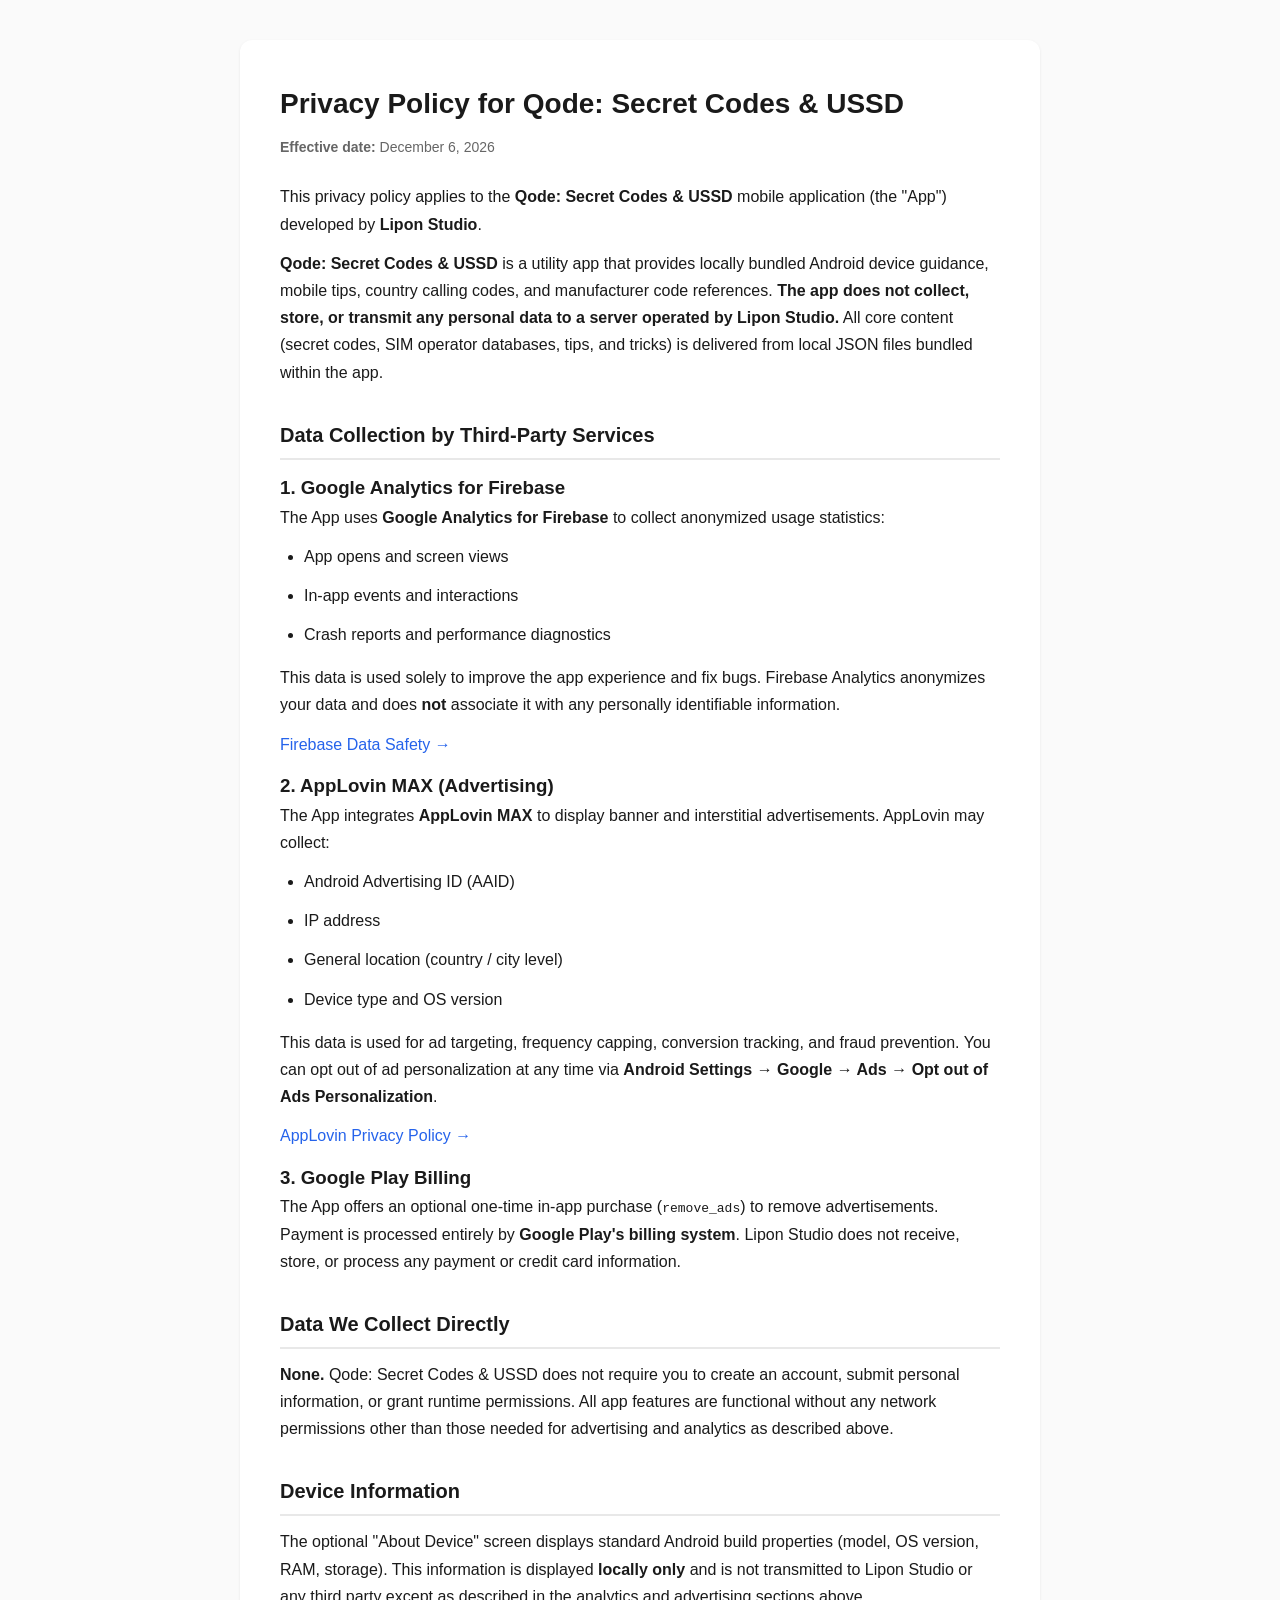
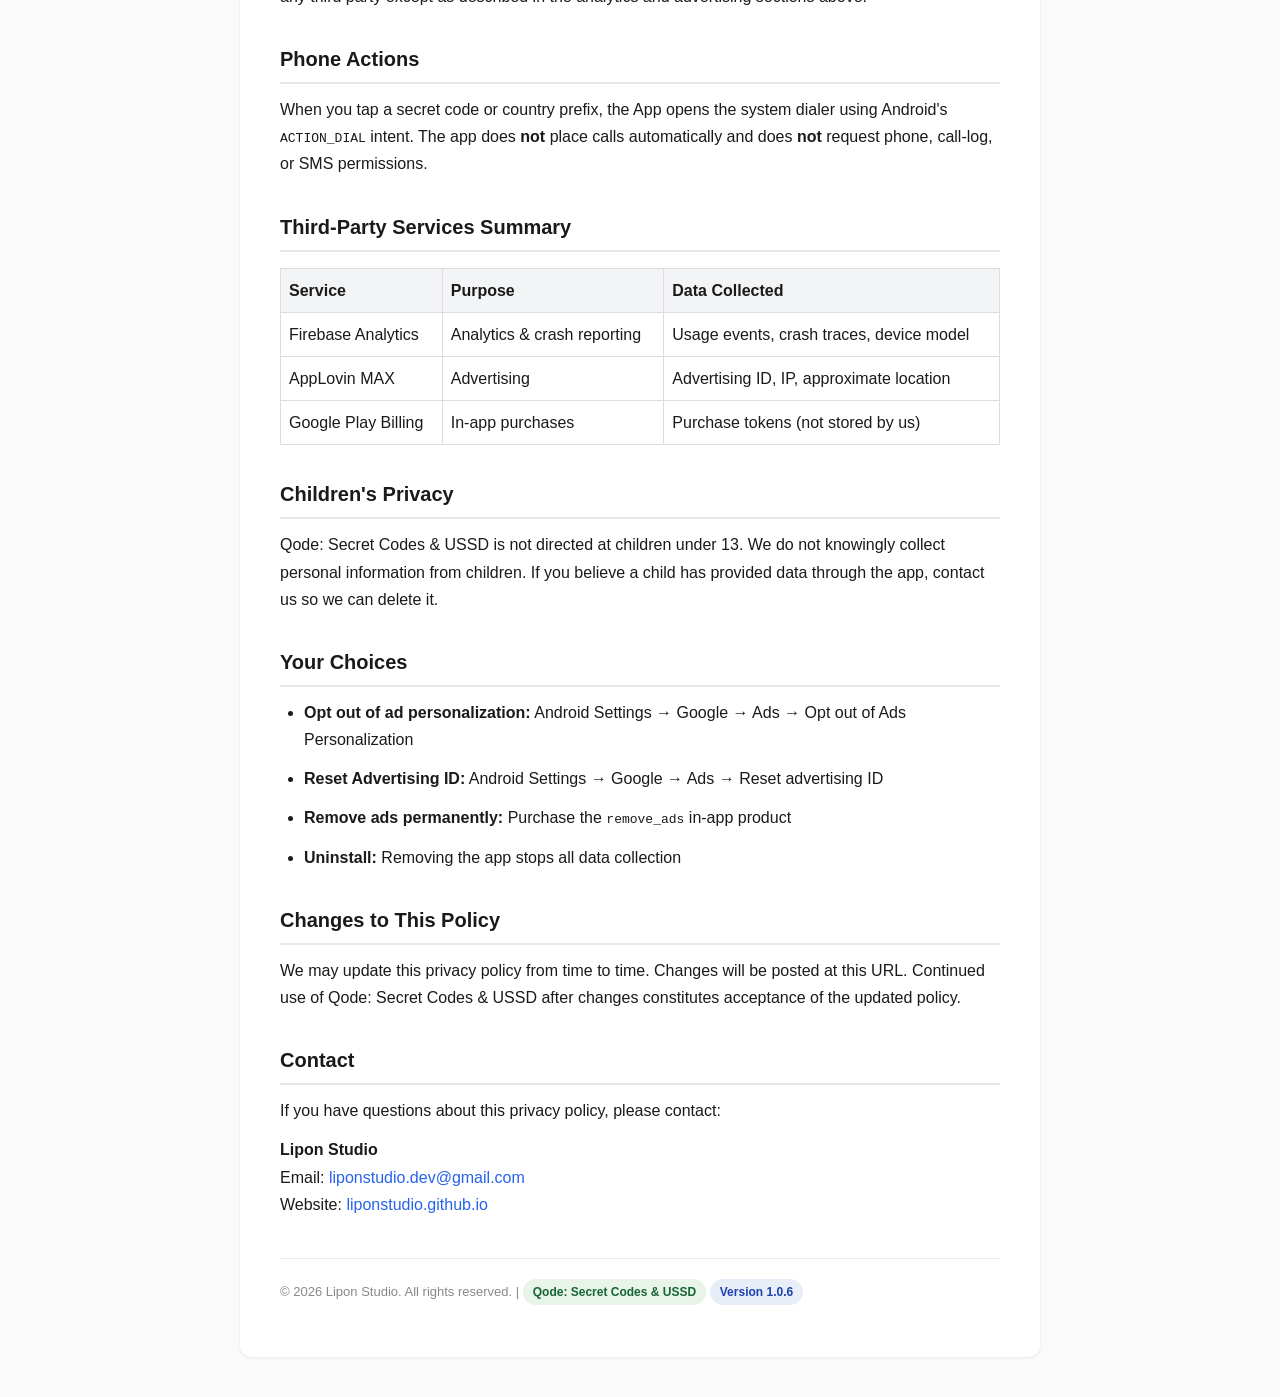
==== index.html @ a5a53610 "Update index.html" ====
<!DOCTYPE html>
<html lang="en">
<head>
  <meta charset="UTF-8" />
  <meta name="viewport" content="width=device-width, initial-scale=1.0" />
  <title>Privacy Policy – Qode: Secret Codes & USSD</title>
  <style>
    * { margin: 0; padding: 0; box-sizing: border-box; }
    body {
      font-family: -apple-system, BlinkMacSystemFont, 'Segoe UI', Roboto, Oxygen, Ubuntu, sans-serif;
      background: #fafafa;
      color: #1a1a1a;
      line-height: 1.7;
      padding: 40px 20px;
    }
    .container {
      max-width: 800px;
      margin: 0 auto;
      background: #fff;
      border-radius: 12px;
      padding: 40px;
      box-shadow: 0 1px 3px rgba(0,0,0,0.08);
    }
    h1 { font-size: 28px; margin-bottom: 8px; }
    h2 { font-size: 20px; margin: 32px 0 12px; padding-bottom: 6px; border-bottom: 2px solid #e8e8e8; }
    p, li { margin-bottom: 12px; }
    ul, ol { padding-left: 24px; margin-bottom: 16px; }
    .effective-date {
      color: #666;
      font-size: 14px;
      margin-bottom: 24px;
    }
    a { color: #2563eb; text-decoration: none; }
    a:hover { text-decoration: underline; }
    footer {
      margin-top: 40px;
      padding-top: 20px;
      border-top: 1px solid #e8e8e8;
      font-size: 13px;
      color: #888;
    }
    .tag {
      display: inline-block;
      background: #e8f4e8;
      color: #166534;
      font-size: 12px;
      padding: 3px 10px;
      border-radius: 20px;
      font-weight: 600;
    }
  </style>
</head>
<body>
<div class="container">

  <h1>Privacy Policy for Qode: Secret Codes & USSD</h1>
  <p class="effective-date"><strong>Effective date:</strong> <span id="effective-date">July 30, 2026</span></p>

  <p>This privacy policy applies to the <strong>Qode: Secret Codes & USSD</strong> mobile application (the "App") developed by <strong>Lipon Studio</strong>.</p>

  <p><strong>Qode: Secret Codes & USSD</strong> is a utility app that provides locally bundled Android device guidance, mobile tips, country calling codes, and manufacturer code references. <strong>The app does not collect, store, or transmit any personal data to a server operated by Lipon Studio.</strong> All core content (secret codes, SIM operator databases, tips, and tricks) is delivered from local JSON files bundled within the app.</p>

  <h2>Data Collection by Third-Party Services</h2>

  <h3>1. Google Analytics for Firebase</h3>
  <p>The App uses <strong>Google Analytics for Firebase</strong> to collect anonymized usage statistics:</p>
  <ul>
    <li>App opens and screen views</li>
    <li>In-app events and interactions</li>
    <li>Crash reports and performance diagnostics</li>
  </ul>
  <p>This data is used solely to improve the app experience and fix bugs. Firebase Analytics anonymizes your data and does <strong>not</strong> associate it with any personally identifiable information.</p>
  <p><a href="https://support.google.com/firebase/answer/6318039" target="_blank">Firebase Data Safety →</a></p>

  <h3>2. AppLovin MAX (Advertising)</h3>
  <p>The App integrates <strong>AppLovin MAX</strong> to display banner and interstitial advertisements. AppLovin may collect:</p>
  <ul>
    <li>Android Advertising ID (AAID)</li>
    <li>IP address</li>
    <li>General location (country / city level)</li>
    <li>Device type and OS version</li>
  </ul>
  <p>This data is used for ad targeting, frequency capping, conversion tracking, and fraud prevention. You can opt out of ad personalization at any time via <strong>Android Settings → Google → Ads → Opt out of Ads Personalization</strong>.</p>
  <p><a href="https://www.applovin.com/privacy/" target="_blank">AppLovin Privacy Policy →</a></p>

  <h3>3. Google Play Billing</h3>
  <p>The App offers an optional one-time in-app purchase (<code>remove_ads</code>) to remove advertisements. Payment is processed entirely by <strong>Google Play's billing system</strong>. Lipon Studio does not receive, store, or process any payment or credit card information.</p>

  <h2>Data We Collect Directly</h2>
  <p><strong>None.</strong> Qode: Secret Codes & USSD does not require you to create an account, submit personal information, or grant runtime permissions. All app features are functional without any network permissions other than those needed for advertising and analytics as described above.</p>

  <h2>Device Information</h2>
  <p>The optional "About Device" screen displays standard Android build properties (model, OS version, RAM, storage). This information is displayed <strong>locally only</strong> and is not transmitted to Lipon Studio or any third party except as described in the analytics and advertising sections above.</p>

  <h2>Phone Actions</h2>
  <p>When you tap a secret code or country prefix, the App opens the system dialer using Android's <code>ACTION_DIAL</code> intent. The app does <strong>not</strong> place calls automatically and does <strong>not</strong> request phone, call-log, or SMS permissions.</p>

  <h2>Third-Party Services Summary</h2>
  <table style="width:100%; border-collapse: collapse; margin: 16px 0;">
    <tr style="background:#f3f4f6;"><th style="padding:8px; text-align:left; border:1px solid #ddd;">Service</th><th style="padding:8px; text-align:left; border:1px solid #ddd;">Purpose</th><th style="padding:8px; text-align:left; border:1px solid #ddd;">Data Collected</th></tr>
    <tr><td style="padding:8px; border:1px solid #ddd;">Firebase Analytics</td><td style="padding:8px; border:1px solid #ddd;">Analytics &amp; crash reporting</td><td style="padding:8px; border:1px solid #ddd;">Usage events, crash traces, device model</td></tr>
    <tr><td style="padding:8px; border:1px solid #ddd;">AppLovin MAX</td><td style="padding:8px; border:1px solid #ddd;">Advertising</td><td style="padding:8px; border:1px solid #ddd;">Advertising ID, IP, approximate location</td></tr>
    <tr><td style="padding:8px; border:1px solid #ddd;">Google Play Billing</td><td style="padding:8px; border:1px solid #ddd;">In-app purchases</td><td style="padding:8px; border:1px solid #ddd;">Purchase tokens (not stored by us)</td></tr>
  </table>

  <h2>Children's Privacy</h2>
  <p>Qode: Secret Codes & USSD is not directed at children under 13. We do not knowingly collect personal information from children. If you believe a child has provided data through the app, contact us so we can delete it.</p>

  <h2>Your Choices</h2>
  <ul>
    <li><strong>Opt out of ad personalization:</strong> Android Settings → Google → Ads → Opt out of Ads Personalization</li>
    <li><strong>Reset Advertising ID:</strong> Android Settings → Google → Ads → Reset advertising ID</li>
    <li><strong>Remove ads permanently:</strong> Purchase the <code>remove_ads</code> in-app product</li>
    <li><strong>Uninstall:</strong> Removing the app stops all data collection</li>
  </ul>

  <h2>Changes to This Policy</h2>
  <p>We may update this privacy policy from time to time. Changes will be posted at this URL. Continued use of Qode: Secret Codes & USSD after changes constitutes acceptance of the updated policy.</p>

  <h2>Contact</h2>
  <p>If you have questions about this privacy policy, please contact:</p>
  <p>
    <strong>Lipon Studio</strong><br/>
    Email: <a href="mailto:liponstudio.dev@gmail.com">liponstudio.dev@gmail.com</a><br/>
    Website: <a href="https://liponstudio.github.io" target="_blank">liponstudio.github.io</a>
  </p>

  <footer>
    <p>&copy; 2026 Lipon Studio. All rights reserved. | <span class="tag">Qode: Secret Codes & USSD</span> <span class="tag" style="background:#e8eef8; color:#1e40af;">Version 1.0.6</span></p>
  </footer>

</div>

<script>
  // Auto-set effective date to today
  const d = new Date();
  const months = ['January','February','March','April','May','June','July','August','September','October','November','December'];
  document.getElementById('effective-date').textContent = months[d.getMonth()] + ' ' + d.getDate() + ', ' + d.getFullYear();
</script>
</body>
</html>
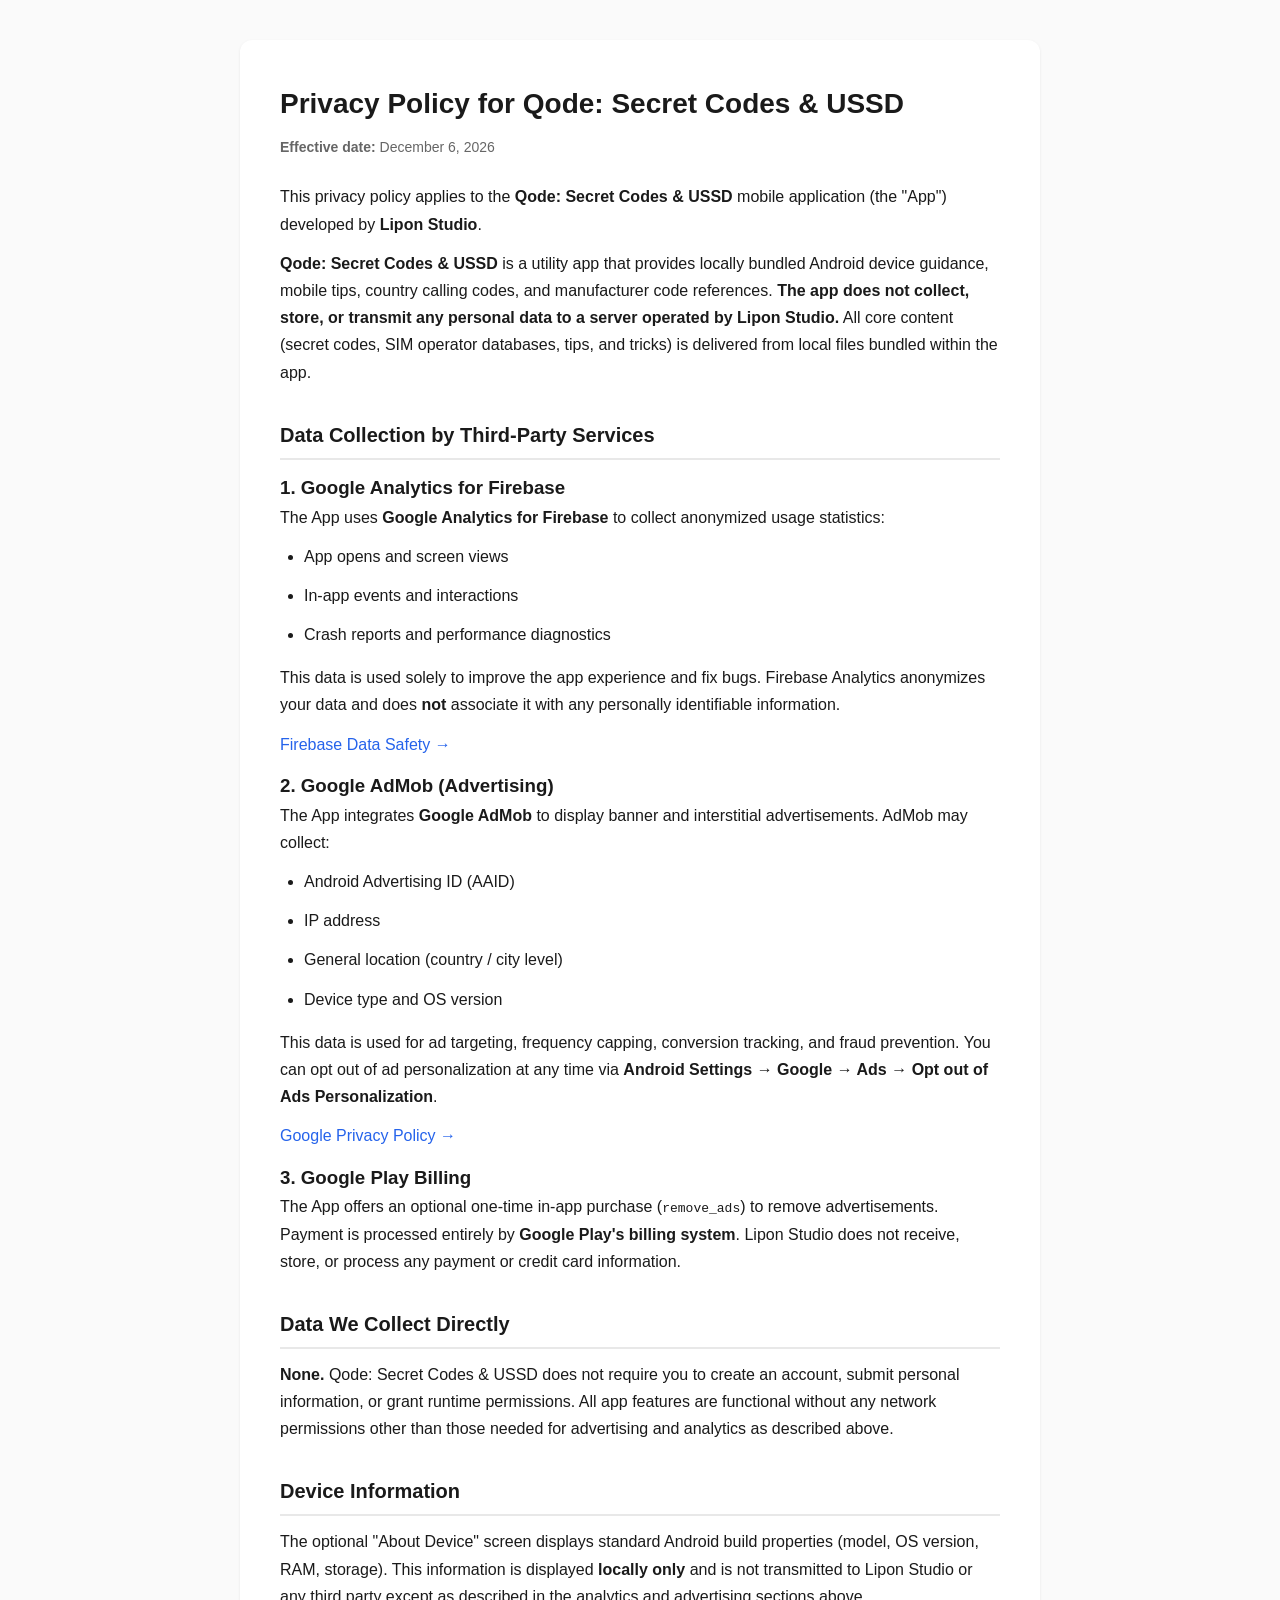
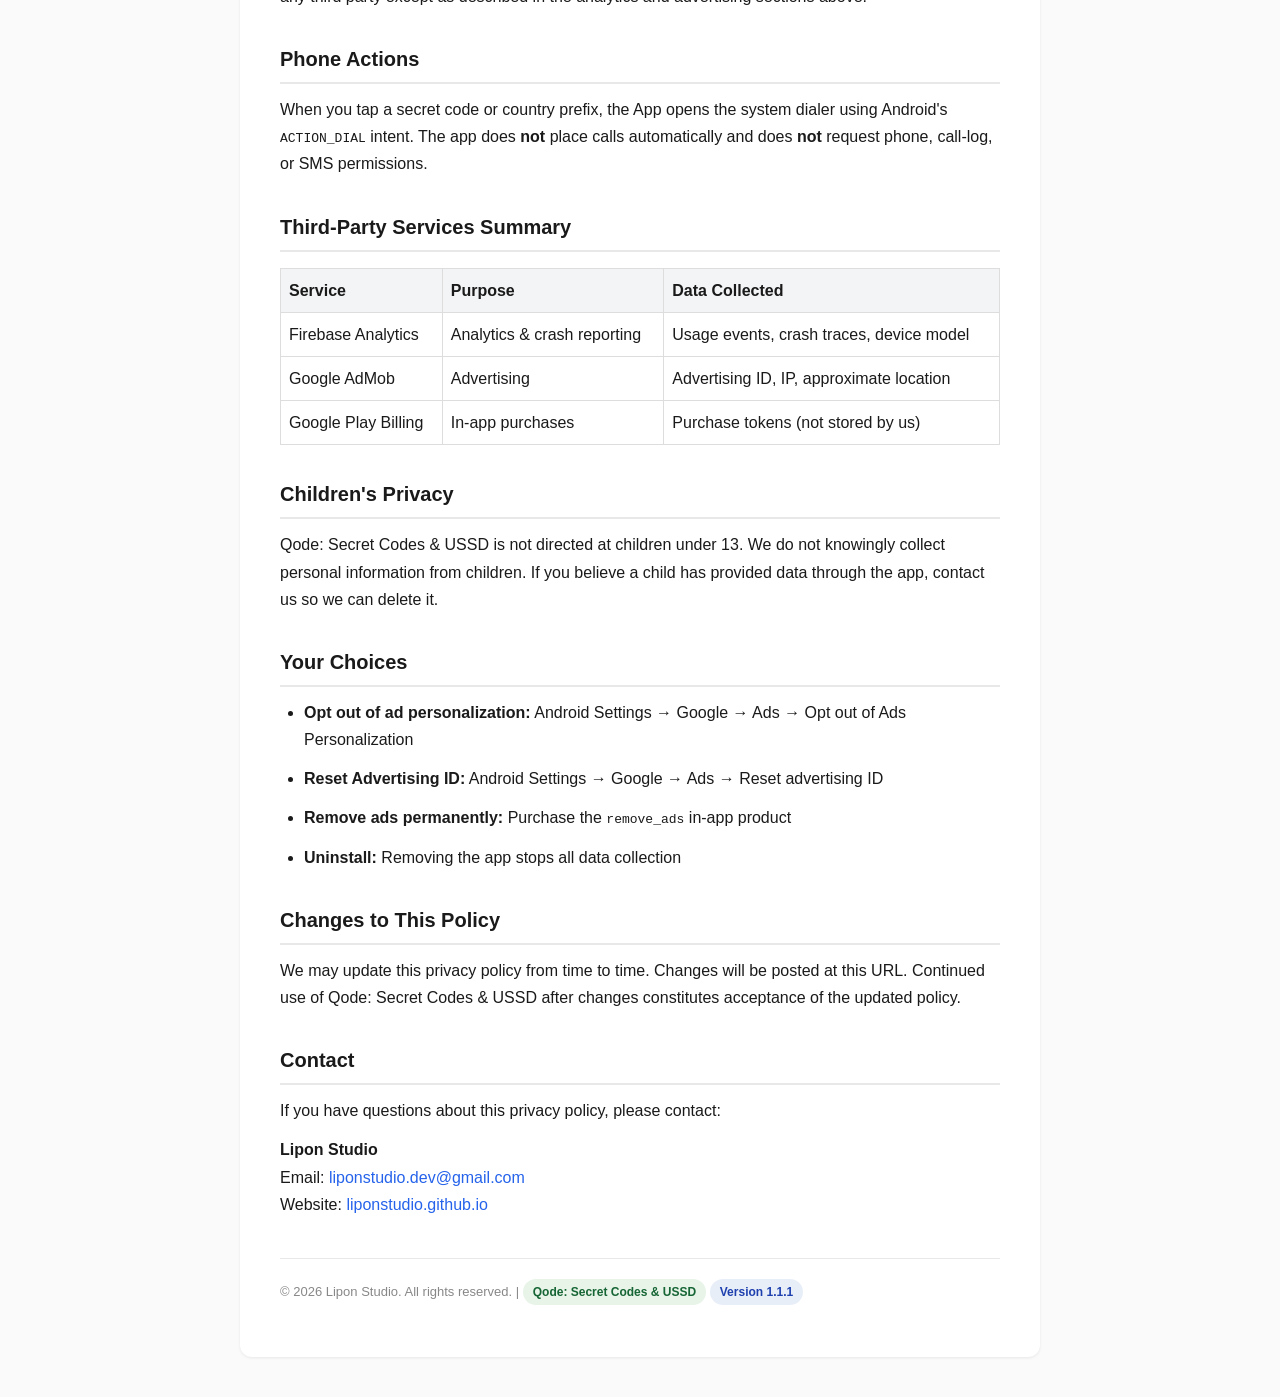
==== commit 0c6a2d55: "Update index.html" ====
--- a/index.html
+++ b/index.html
@@ -1,3 +1,4 @@
+
 <!DOCTYPE html>
 <html lang="en">
 <head>
@@ -48,17 +49,20 @@
       border-radius: 20px;
       font-weight: 600;
     }
+    table { width: 100%; border-collapse: collapse; margin: 16px 0; }
+    th, td { padding: 8px; text-align: left; border: 1px solid #ddd; }
+    th { background: #f3f4f6; }
   </style>
 </head>
 <body>
 <div class="container">
 
   <h1>Privacy Policy for Qode: Secret Codes & USSD</h1>
-  <p class="effective-date"><strong>Effective date:</strong> <span id="effective-date">July 30, 2026</span></p>
+  <p class="effective-date"><strong>Effective date:</strong> <span id="effective-date">August 28, 2026</span></p>
 
   <p>This privacy policy applies to the <strong>Qode: Secret Codes & USSD</strong> mobile application (the "App") developed by <strong>Lipon Studio</strong>.</p>
 
-  <p><strong>Qode: Secret Codes & USSD</strong> is a utility app that provides locally bundled Android device guidance, mobile tips, country calling codes, and manufacturer code references. <strong>The app does not collect, store, or transmit any personal data to a server operated by Lipon Studio.</strong> All core content (secret codes, SIM operator databases, tips, and tricks) is delivered from local JSON files bundled within the app.</p>
+  <p><strong>Qode: Secret Codes & USSD</strong> is a utility app that provides locally bundled Android device guidance, mobile tips, country calling codes, and manufacturer code references. <strong>The app does not collect, store, or transmit any personal data to a server operated by Lipon Studio.</strong> All core content (secret codes, SIM operator databases, tips, and tricks) is delivered from local files bundled within the app.</p>
 
   <h2>Data Collection by Third-Party Services</h2>
 
@@ -72,8 +76,8 @@
   <p>This data is used solely to improve the app experience and fix bugs. Firebase Analytics anonymizes your data and does <strong>not</strong> associate it with any personally identifiable information.</p>
   <p><a href="https://support.google.com/firebase/answer/6318039" target="_blank">Firebase Data Safety →</a></p>
 
-  <h3>2. AppLovin MAX (Advertising)</h3>
-  <p>The App integrates <strong>AppLovin MAX</strong> to display banner and interstitial advertisements. AppLovin may collect:</p>
+  <h3>2. Google AdMob (Advertising)</h3>
+  <p>The App integrates <strong>Google AdMob</strong> to display banner and interstitial advertisements. AdMob may collect:</p>
   <ul>
     <li>Android Advertising ID (AAID)</li>
     <li>IP address</li>
@@ -81,7 +85,7 @@
     <li>Device type and OS version</li>
   </ul>
   <p>This data is used for ad targeting, frequency capping, conversion tracking, and fraud prevention. You can opt out of ad personalization at any time via <strong>Android Settings → Google → Ads → Opt out of Ads Personalization</strong>.</p>
-  <p><a href="https://www.applovin.com/privacy/" target="_blank">AppLovin Privacy Policy →</a></p>
+  <p><a href="https://policies.google.com/privacy" target="_blank">Google Privacy Policy →</a></p>
 
   <h3>3. Google Play Billing</h3>
   <p>The App offers an optional one-time in-app purchase (<code>remove_ads</code>) to remove advertisements. Payment is processed entirely by <strong>Google Play's billing system</strong>. Lipon Studio does not receive, store, or process any payment or credit card information.</p>
@@ -96,11 +100,11 @@
   <p>When you tap a secret code or country prefix, the App opens the system dialer using Android's <code>ACTION_DIAL</code> intent. The app does <strong>not</strong> place calls automatically and does <strong>not</strong> request phone, call-log, or SMS permissions.</p>
 
   <h2>Third-Party Services Summary</h2>
-  <table style="width:100%; border-collapse: collapse; margin: 16px 0;">
-    <tr style="background:#f3f4f6;"><th style="padding:8px; text-align:left; border:1px solid #ddd;">Service</th><th style="padding:8px; text-align:left; border:1px solid #ddd;">Purpose</th><th style="padding:8px; text-align:left; border:1px solid #ddd;">Data Collected</th></tr>
-    <tr><td style="padding:8px; border:1px solid #ddd;">Firebase Analytics</td><td style="padding:8px; border:1px solid #ddd;">Analytics &amp; crash reporting</td><td style="padding:8px; border:1px solid #ddd;">Usage events, crash traces, device model</td></tr>
-    <tr><td style="padding:8px; border:1px solid #ddd;">AppLovin MAX</td><td style="padding:8px; border:1px solid #ddd;">Advertising</td><td style="padding:8px; border:1px solid #ddd;">Advertising ID, IP, approximate location</td></tr>
-    <tr><td style="padding:8px; border:1px solid #ddd;">Google Play Billing</td><td style="padding:8px; border:1px solid #ddd;">In-app purchases</td><td style="padding:8px; border:1px solid #ddd;">Purchase tokens (not stored by us)</td></tr>
+  <table>
+    <tr><th>Service</th><th>Purpose</th><th>Data Collected</th></tr>
+    <tr><td>Firebase Analytics</td><td>Analytics &amp; crash reporting</td><td>Usage events, crash traces, device model</td></tr>
+    <tr><td>Google AdMob</td><td>Advertising</td><td>Advertising ID, IP, approximate location</td></tr>
+    <tr><td>Google Play Billing</td><td>In-app purchases</td><td>Purchase tokens (not stored by us)</td></tr>
   </table>
 
   <h2>Children's Privacy</h2>
@@ -126,7 +130,7 @@
   </p>
 
   <footer>
-    <p>&copy; 2026 Lipon Studio. All rights reserved. | <span class="tag">Qode: Secret Codes & USSD</span> <span class="tag" style="background:#e8eef8; color:#1e40af;">Version 1.0.6</span></p>
+    <p>&copy; 2026 Lipon Studio. All rights reserved. | <span class="tag">Qode: Secret Codes & USSD</span> <span class="tag" style="background:#e8eef8; color:#1e40af;">Version 1.1.1</span></p>
   </footer>
 
 </div>
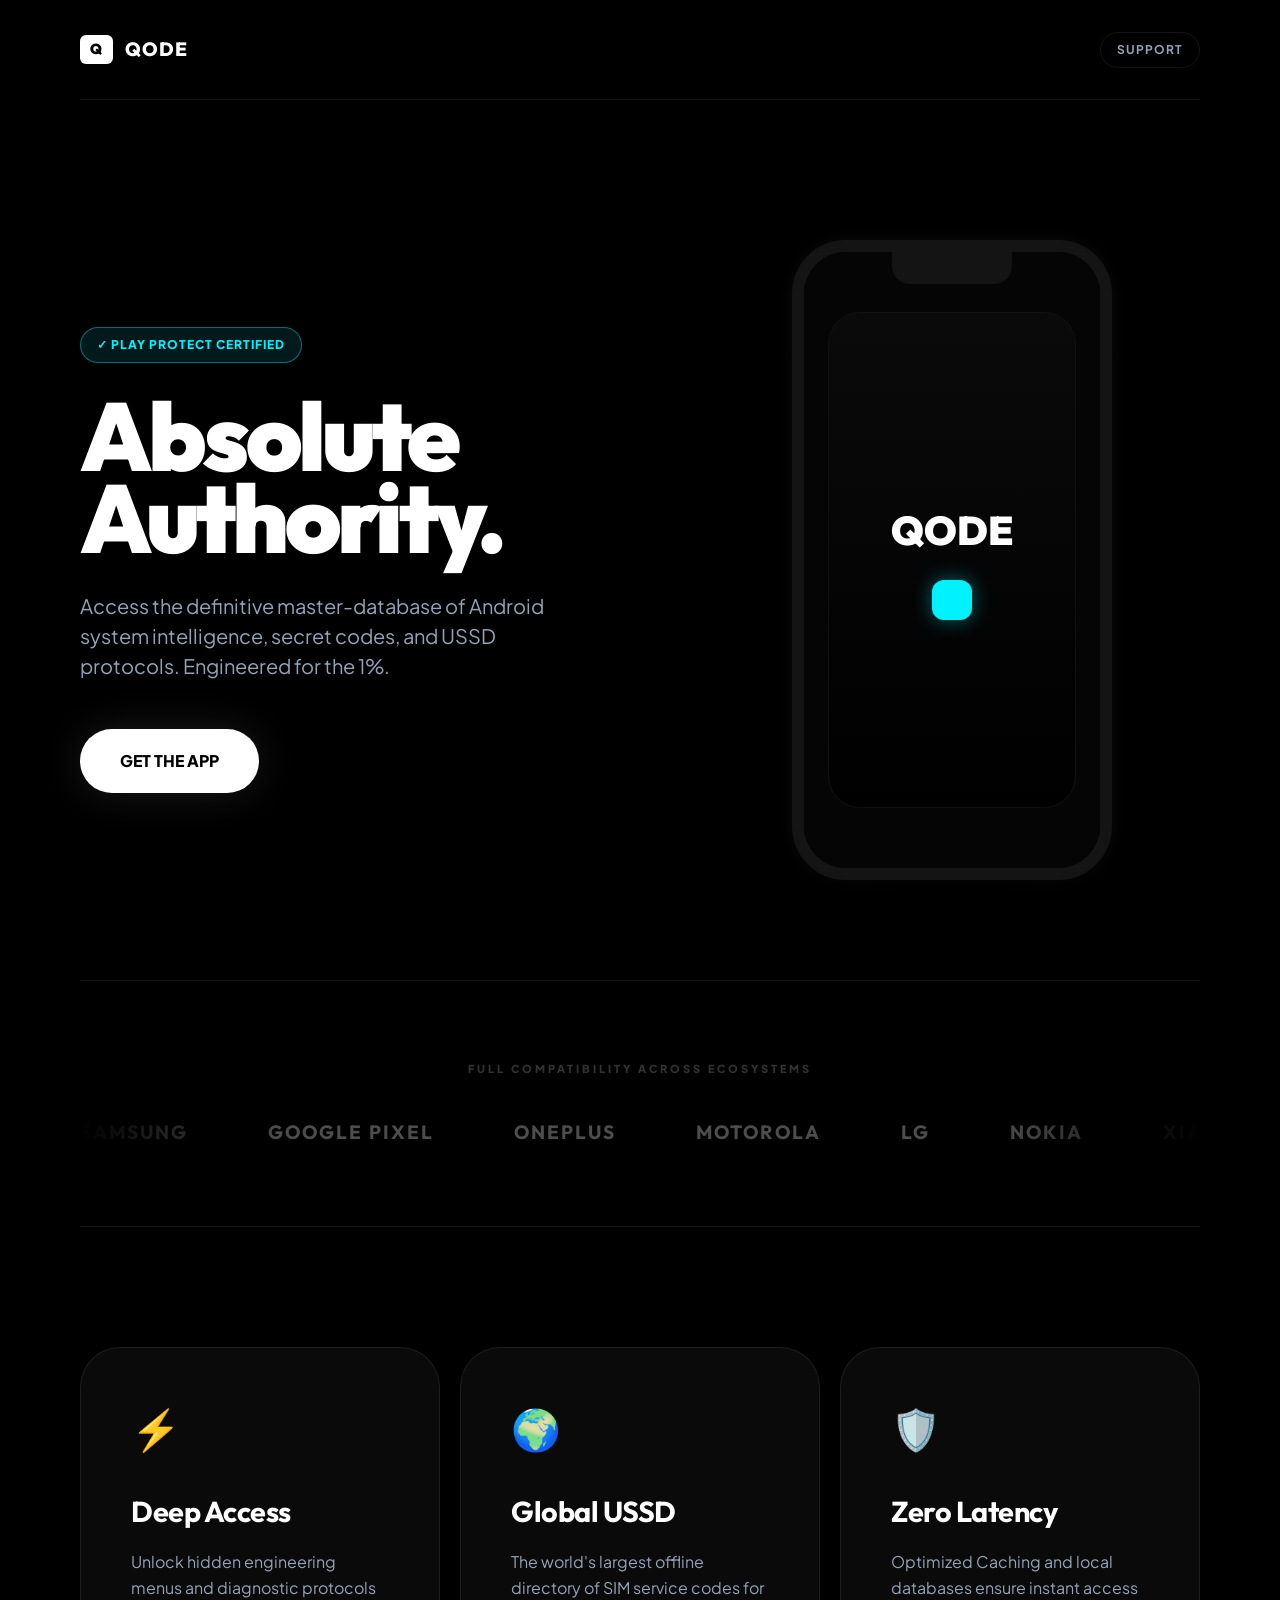
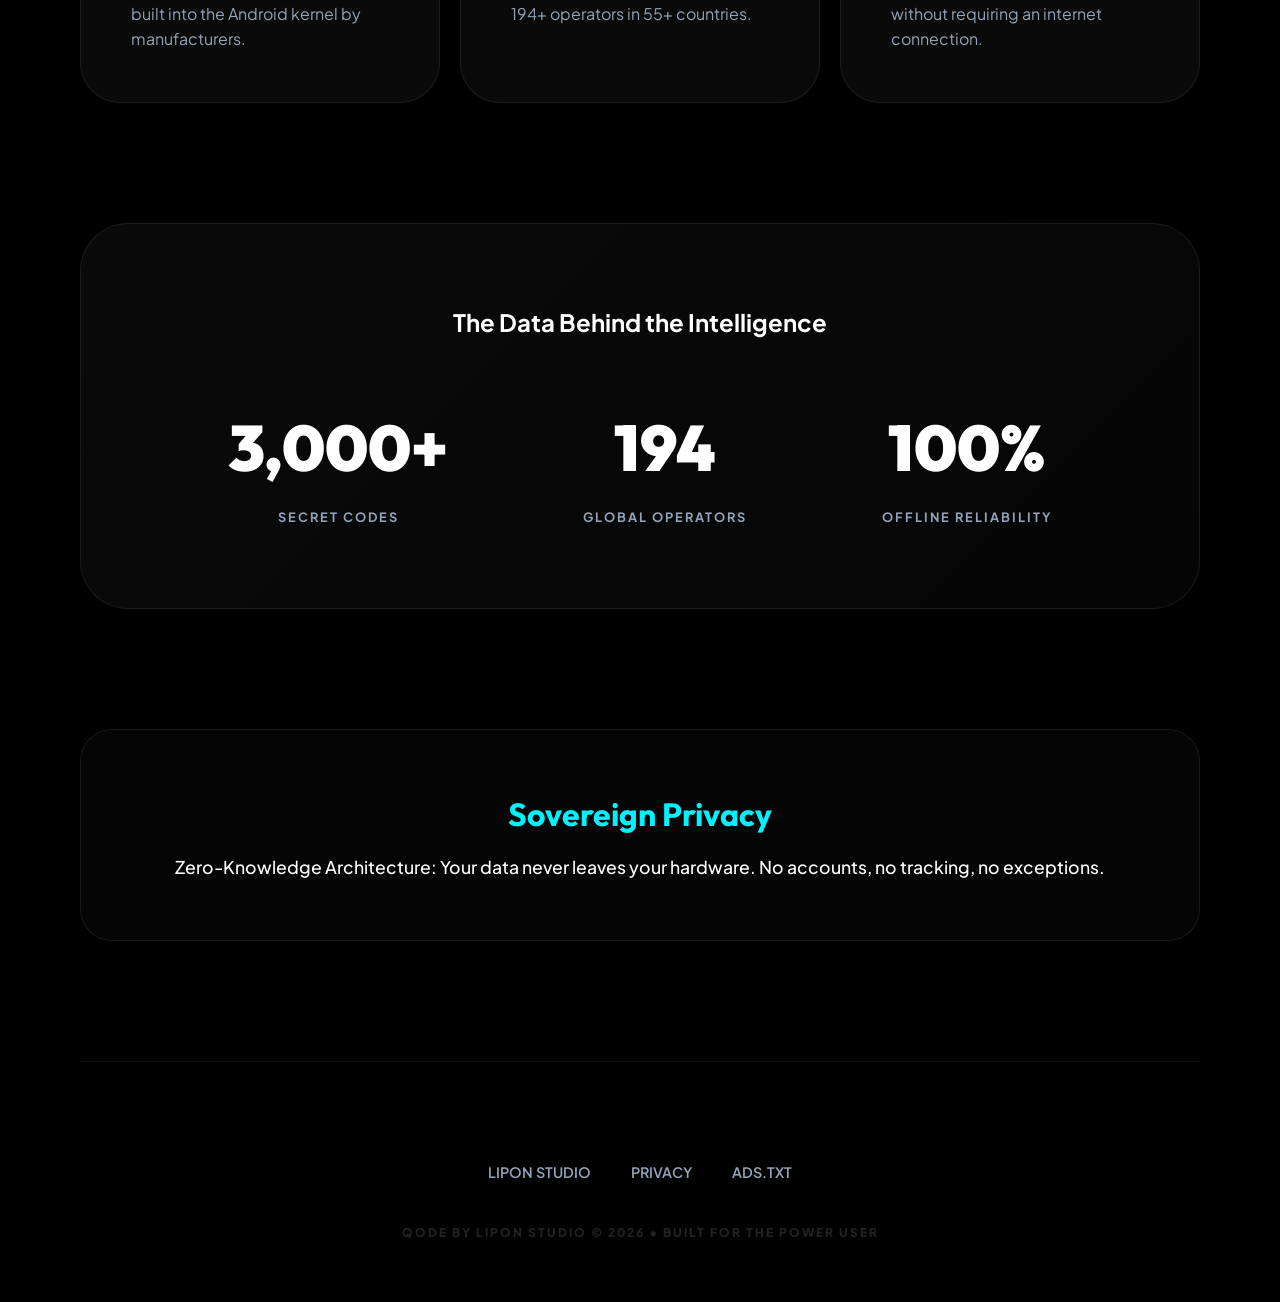
==== commit ac444cbf: "Create index.html" ====
--- a/index.html
+++ b/index.html
@@ -2,144 +2,426 @@
 <!DOCTYPE html>
 <html lang="en">
 <head>
-  <meta charset="UTF-8" />
-  <meta name="viewport" content="width=device-width, initial-scale=1.0" />
-  <title>Privacy Policy – Qode: Secret Codes & USSD</title>
-  <style>
-    * { margin: 0; padding: 0; box-sizing: border-box; }
-    body {
-      font-family: -apple-system, BlinkMacSystemFont, 'Segoe UI', Roboto, Oxygen, Ubuntu, sans-serif;
-      background: #fafafa;
-      color: #1a1a1a;
-      line-height: 1.7;
-      padding: 40px 20px;
-    }
-    .container {
-      max-width: 800px;
-      margin: 0 auto;
-      background: #fff;
-      border-radius: 12px;
-      padding: 40px;
-      box-shadow: 0 1px 3px rgba(0,0,0,0.08);
-    }
-    h1 { font-size: 28px; margin-bottom: 8px; }
-    h2 { font-size: 20px; margin: 32px 0 12px; padding-bottom: 6px; border-bottom: 2px solid #e8e8e8; }
-    p, li { margin-bottom: 12px; }
-    ul, ol { padding-left: 24px; margin-bottom: 16px; }
-    .effective-date {
-      color: #666;
-      font-size: 14px;
-      margin-bottom: 24px;
-    }
-    a { color: #2563eb; text-decoration: none; }
-    a:hover { text-decoration: underline; }
-    footer {
-      margin-top: 40px;
-      padding-top: 20px;
-      border-top: 1px solid #e8e8e8;
-      font-size: 13px;
-      color: #888;
-    }
-    .tag {
-      display: inline-block;
-      background: #e8f4e8;
-      color: #166534;
-      font-size: 12px;
-      padding: 3px 10px;
-      border-radius: 20px;
-      font-weight: 600;
-    }
-    table { width: 100%; border-collapse: collapse; margin: 16px 0; }
-    th, td { padding: 8px; text-align: left; border: 1px solid #ddd; }
-    th { background: #f3f4f6; }
-  </style>
+    <meta charset="UTF-8">
+    <meta name="viewport" content="width=device-width, initial-scale=1.0, maximum-scale=1.0, user-scalable=no">
+    <meta name="theme-color" content="#000000">
+
+    <title>Qode | Professional Android Device Intelligence</title>
+    <meta name="description" content="Access the world's most comprehensive database of Android secret codes and USSD protocols. 100% offline, privacy-first engineering.">
+
+    <link rel="preconnect" href="https://fonts.googleapis.com">
+    <link rel="preconnect" href="https://fonts.gstatic.com" crossorigin>
+    <link href="https://fonts.googleapis.com/css2?family=Plus+Jakarta+Sans:wght@300;400;500;600;700;800&family=Outfit:wght@600;700;800;900&display=swap" rel="stylesheet">
+
+    <style>
+        :root {
+            --bg: #000000;
+            --surface: #0a0a0a;
+            --surface-bright: #121212;
+            --primary: #ffffff;
+            --accent: #00f2ff;
+            --accent-glow: rgba(0, 242, 255, 0.4);
+            --text-main: #ffffff;
+            --text-dim: #94a3b8;
+            --border: rgba(255, 255, 255, 0.08);
+            --cubic: cubic-bezier(0.23, 1, 0.32, 1);
+        }
+
+        * { margin: 0; padding: 0; box-sizing: border-box; -webkit-tap-highlight-color: transparent; }
+        body {
+            font-family: 'Plus Jakarta Sans', sans-serif;
+            background-color: var(--bg);
+            color: var(--text-main);
+            line-height: 1.5;
+            -webkit-font-smoothing: antialiased;
+            overflow-x: hidden;
+        }
+
+        .container { max-width: 1200px; margin: 0 auto; padding: 0 40px; }
+
+        /* Header */
+        header {
+            height: 100px;
+            display: flex;
+            justify-content: space-between;
+            align-items: center;
+            border-bottom: 1px solid var(--border);
+        }
+
+        .brand {
+            display: flex;
+            align-items: center;
+            gap: 12px;
+            text-decoration: none;
+            color: #fff;
+            font-family: 'Outfit', sans-serif;
+            font-weight: 800;
+            font-size: 1.2rem;
+            letter-spacing: 1px;
+        }
+
+        .brand-pill {
+            background: #fff;
+            color: #000;
+            padding: 4px 10px;
+            border-radius: 6px;
+            font-size: 0.9rem;
+            font-weight: 900;
+        }
+
+        .support-link {
+            font-size: 0.75rem;
+            font-weight: 700;
+            letter-spacing: 1px;
+            color: var(--text-dim);
+            text-decoration: none;
+            padding: 8px 16px;
+            border: 1px solid var(--border);
+            border-radius: 100px;
+            transition: all 0.3s var(--cubic);
+        }
+        .support-link:hover { color: #fff; border-color: #fff; background: rgba(255,255,255,0.05); }
+
+        /* Hero Section */
+        .hero {
+            padding: 140px 0 100px;
+            display: grid;
+            grid-template-columns: 1.1fr 1fr;
+            gap: 80px;
+            align-items: center;
+        }
+
+        .badge-verified {
+            display: inline-flex;
+            align-items: center;
+            gap: 8px;
+            padding: 8px 16px;
+            background: rgba(0, 242, 255, 0.1);
+            color: var(--accent);
+            border-radius: 100px;
+            font-size: 12px;
+            font-weight: 800;
+            letter-spacing: 1px;
+            margin-bottom: 32px;
+            text-transform: uppercase;
+            border: 1px solid var(--accent-glow);
+        }
+
+        .hero h1 {
+            font-family: 'Outfit', sans-serif;
+            font-size: clamp(3.5rem, 9vw, 6rem);
+            font-weight: 900;
+            line-height: 0.85;
+            letter-spacing: -4px;
+            margin-bottom: 32px;
+        }
+
+        .hero p {
+            font-size: 1.25rem;
+            color: var(--text-dim);
+            max-width: 500px;
+            margin-bottom: 48px;
+        }
+
+        .btn-primary {
+            background: #fff;
+            color: #000;
+            padding: 20px 40px;
+            border-radius: 100px;
+            text-decoration: none;
+            font-weight: 800;
+            transition: all 0.3s var(--cubic);
+            box-shadow: 0 0 40px rgba(255,255,255,0.1);
+            display: inline-block;
+        }
+        .btn-primary:hover { transform: translateY(-5px); box-shadow: 0 10px 40px rgba(255,255,255,0.2); }
+
+        /* Modern Infinite Marquee */
+        .marquee-section {
+            padding: 80px 0;
+            border-top: 1px solid var(--border);
+            border-bottom: 1px solid var(--border);
+            margin-bottom: 120px;
+            overflow: hidden;
+            position: relative;
+        }
+
+        .marquee-section::before, .marquee-section::after {
+            content: "";
+            position: absolute;
+            top: 0; width: 200px; height: 100%;
+            z-index: 2; pointer-events: none;
+        }
+        .marquee-section::before { left: 0; background: linear-gradient(to right, var(--bg), transparent); }
+        .marquee-section::after { right: 0; background: linear-gradient(to left, var(--bg), transparent); }
+
+        .marquee-label {
+            font-size: 11px; font-weight: 800; color: #333;
+            text-transform: uppercase; letter-spacing: 3px;
+            margin-bottom: 40px; display: block; text-align: center;
+        }
+
+        .marquee-content {
+            display: flex;
+            gap: 80px;
+            animation: scroll 40s linear infinite;
+            width: max-content;
+        }
+
+        .marquee-content span {
+            font-family: 'Outfit', sans-serif;
+            font-weight: 700;
+            font-size: 1.2rem;
+            color: #fff;
+            opacity: 0.3;
+            letter-spacing: 2px;
+            white-space: nowrap;
+            transition: opacity 0.3s;
+        }
+        .marquee-content span:hover { opacity: 1; color: var(--accent); }
+
+        @keyframes scroll {
+            from { transform: translateX(0); }
+            to { transform: translateX(-50%); }
+        }
+
+        /* Smart Grid */
+        .grid {
+            display: grid;
+            grid-template-columns: repeat(3, 1fr);
+            gap: 20px;
+            margin-bottom: 120px;
+        }
+
+        .card {
+            background: var(--surface);
+            border: 1px solid var(--border);
+            padding: 50px;
+            border-radius: 40px;
+            transition: all 0.5s var(--cubic);
+        }
+        .card:hover { background: var(--surface-bright); border-color: #333; transform: scale(0.98); }
+
+        .card-icon { font-size: 2.5rem; margin-bottom: 32px; display: block; }
+        .card h3 { font-family: 'Outfit'; font-size: 1.8rem; margin-bottom: 16px; letter-spacing: -0.5px; }
+        .card p { color: var(--text-dim); font-size: 1rem; line-height: 1.6; }
+
+        /* Phone Display */
+        .phone-wrap {
+            position: relative;
+            width: 320px;
+            height: 640px;
+            background: #000;
+            border: 12px solid #141414;
+            border-radius: 54px;
+            margin: 0 auto;
+            box-shadow: 0 50px 100px -20px rgba(0,0,0,0.8), 0 0 20px rgba(255,255,255,0.05);
+            overflow: hidden;
+        }
+        .phone-screen {
+            position: absolute;
+            top: 0; left: 0; right: 0; bottom: 0;
+            background: #050505;
+            padding: 60px 24px;
+            text-align: center;
+        }
+        .phone-inner {
+            height: 100%;
+            border: 1px solid #111;
+            border-radius: 32px;
+            background: linear-gradient(180deg, #0a0a0a, #000);
+            display: flex;
+            flex-direction: column;
+            justify-content: center;
+            align-items: center;
+        }
+        .phone-notch {
+            position: absolute;
+            top: 0; left: 50%;
+            transform: translateX(-50%);
+            width: 120px; height: 32px;
+            background: #141414;
+            border-bottom-left-radius: 18px;
+            border-bottom-right-radius: 18px;
+            z-index: 10;
+        }
+
+        /* Proof Section */
+        .proof-box {
+            background: linear-gradient(135deg, #0a0a0a 0%, #050505 100%);
+            border: 1px solid var(--border);
+            border-radius: 48px;
+            padding: 80px;
+            text-align: center;
+            margin-bottom: 120px;
+            position: relative;
+            overflow: hidden;
+        }
+        .stat-grid { display: flex; justify-content: space-around; margin-top: 60px; }
+        .stat-item h4 { font-family: 'Outfit'; font-size: 4rem; font-weight: 900; margin-bottom: 8px; }
+        .stat-item span { color: var(--text-dim); font-weight: 700; text-transform: uppercase; font-size: 0.8rem; letter-spacing: 2px; }
+
+        .security {
+            padding: 60px;
+            background: rgba(255,255,255,0.02);
+            border-radius: 32px;
+            border: 1px solid var(--border);
+            margin-bottom: 120px;
+            text-align: center;
+        }
+        .security-text h3 { color: var(--accent); margin-bottom: 16px; font-family: 'Outfit'; font-size: 2rem; }
+        .security-text p { font-size: 1.1rem; color: #fff; font-weight: 500; }
+
+        footer {
+            padding: 100px 0 60px;
+            text-align: center;
+            border-top: 1px solid var(--border);
+        }
+        .f-links { display: flex; justify-content: center; gap: 40px; margin-bottom: 40px; }
+        .f-links a { color: var(--text-dim); text-decoration: none; font-size: 0.9rem; font-weight: 600; transition: color 0.3s; }
+        .f-links a:hover { color: #fff; }
+        .copy { font-size: 12px; color: #222; font-weight: 800; letter-spacing: 2px; }
+
+        @media (max-width: 1024px) {
+            .hero { grid-template-columns: 1fr; text-align: center; gap: 60px; }
+            .hero p { margin: 0 auto 48px; }
+            .grid { grid-template-columns: 1fr; }
+            .stat-grid { flex-direction: column; gap: 60px; }
+            .security { padding: 40px 24px; }
+        }
+    </style>
 </head>
 <body>
-<div class="container">
-
-  <h1>Privacy Policy for Qode: Secret Codes & USSD</h1>
-  <p class="effective-date"><strong>Effective date:</strong> <span id="effective-date">August 28, 2026</span></p>
-
-  <p>This privacy policy applies to the <strong>Qode: Secret Codes & USSD</strong> mobile application (the "App") developed by <strong>Lipon Studio</strong>.</p>
-
-  <p><strong>Qode: Secret Codes & USSD</strong> is a utility app that provides locally bundled Android device guidance, mobile tips, country calling codes, and manufacturer code references. <strong>The app does not collect, store, or transmit any personal data to a server operated by Lipon Studio.</strong> All core content (secret codes, SIM operator databases, tips, and tricks) is delivered from local files bundled within the app.</p>
-
-  <h2>Data Collection by Third-Party Services</h2>
-
-  <h3>1. Google Analytics for Firebase</h3>
-  <p>The App uses <strong>Google Analytics for Firebase</strong> to collect anonymized usage statistics:</p>
-  <ul>
-    <li>App opens and screen views</li>
-    <li>In-app events and interactions</li>
-    <li>Crash reports and performance diagnostics</li>
-  </ul>
-  <p>This data is used solely to improve the app experience and fix bugs. Firebase Analytics anonymizes your data and does <strong>not</strong> associate it with any personally identifiable information.</p>
-  <p><a href="https://support.google.com/firebase/answer/6318039" target="_blank">Firebase Data Safety →</a></p>
-
-  <h3>2. Google AdMob (Advertising)</h3>
-  <p>The App integrates <strong>Google AdMob</strong> to display banner and interstitial advertisements. AdMob may collect:</p>
-  <ul>
-    <li>Android Advertising ID (AAID)</li>
-    <li>IP address</li>
-    <li>General location (country / city level)</li>
-    <li>Device type and OS version</li>
-  </ul>
-  <p>This data is used for ad targeting, frequency capping, conversion tracking, and fraud prevention. You can opt out of ad personalization at any time via <strong>Android Settings → Google → Ads → Opt out of Ads Personalization</strong>.</p>
-  <p><a href="https://policies.google.com/privacy" target="_blank">Google Privacy Policy →</a></p>
-
-  <h3>3. Google Play Billing</h3>
-  <p>The App offers an optional one-time in-app purchase (<code>remove_ads</code>) to remove advertisements. Payment is processed entirely by <strong>Google Play's billing system</strong>. Lipon Studio does not receive, store, or process any payment or credit card information.</p>
-
-  <h2>Data We Collect Directly</h2>
-  <p><strong>None.</strong> Qode: Secret Codes & USSD does not require you to create an account, submit personal information, or grant runtime permissions. All app features are functional without any network permissions other than those needed for advertising and analytics as described above.</p>
-
-  <h2>Device Information</h2>
-  <p>The optional "About Device" screen displays standard Android build properties (model, OS version, RAM, storage). This information is displayed <strong>locally only</strong> and is not transmitted to Lipon Studio or any third party except as described in the analytics and advertising sections above.</p>
-
-  <h2>Phone Actions</h2>
-  <p>When you tap a secret code or country prefix, the App opens the system dialer using Android's <code>ACTION_DIAL</code> intent. The app does <strong>not</strong> place calls automatically and does <strong>not</strong> request phone, call-log, or SMS permissions.</p>
-
-  <h2>Third-Party Services Summary</h2>
-  <table>
-    <tr><th>Service</th><th>Purpose</th><th>Data Collected</th></tr>
-    <tr><td>Firebase Analytics</td><td>Analytics &amp; crash reporting</td><td>Usage events, crash traces, device model</td></tr>
-    <tr><td>Google AdMob</td><td>Advertising</td><td>Advertising ID, IP, approximate location</td></tr>
-    <tr><td>Google Play Billing</td><td>In-app purchases</td><td>Purchase tokens (not stored by us)</td></tr>
-  </table>
-
-  <h2>Children's Privacy</h2>
-  <p>Qode: Secret Codes & USSD is not directed at children under 13. We do not knowingly collect personal information from children. If you believe a child has provided data through the app, contact us so we can delete it.</p>
-
-  <h2>Your Choices</h2>
-  <ul>
-    <li><strong>Opt out of ad personalization:</strong> Android Settings → Google → Ads → Opt out of Ads Personalization</li>
-    <li><strong>Reset Advertising ID:</strong> Android Settings → Google → Ads → Reset advertising ID</li>
-    <li><strong>Remove ads permanently:</strong> Purchase the <code>remove_ads</code> in-app product</li>
-    <li><strong>Uninstall:</strong> Removing the app stops all data collection</li>
-  </ul>
-
-  <h2>Changes to This Policy</h2>
-  <p>We may update this privacy policy from time to time. Changes will be posted at this URL. Continued use of Qode: Secret Codes & USSD after changes constitutes acceptance of the updated policy.</p>
-
-  <h2>Contact</h2>
-  <p>If you have questions about this privacy policy, please contact:</p>
-  <p>
-    <strong>Lipon Studio</strong><br/>
-    Email: <a href="mailto:liponstudio.dev@gmail.com">liponstudio.dev@gmail.com</a><br/>
-    Website: <a href="https://liponstudio.github.io" target="_blank">liponstudio.github.io</a>
-  </p>
-
-  <footer>
-    <p>&copy; 2026 Lipon Studio. All rights reserved. | <span class="tag">Qode: Secret Codes & USSD</span> <span class="tag" style="background:#e8eef8; color:#1e40af;">Version 1.1.1</span></p>
-  </footer>
-
-</div>
-
-<script>
-  // Auto-set effective date to today
-  const d = new Date();
-  const months = ['January','February','March','April','May','June','July','August','September','October','November','December'];
-  document.getElementById('effective-date').textContent = months[d.getMonth()] + ' ' + d.getDate() + ', ' + d.getFullYear();
-</script>
+
+    <div class="container">
+        <header>
+            <a href="https://liponstudio.github.io/" class="brand">
+                <span class="brand-pill">Q</span> QODE
+            </a>
+            <a href="mailto:liponstudio.dev@gmail.com" class="support-link">SUPPORT</a>
+        </header>
+
+        <section class="hero">
+            <div class="hero-content">
+                <div class="badge-verified">✓ PLAY PROTECT CERTIFIED</div>
+                <h1>Absolute <br> Authority.</h1>
+                <p>Access the definitive master-database of Android system intelligence, secret codes, and USSD protocols. Engineered for the 1%.</p>
+                <a href="https://play.google.com/store/apps/details?id=com.lipon.qode" class="btn-primary">GET THE APP</a>
+            </div>
+
+            <div class="phone-wrap">
+                <div class="phone-notch"></div>
+                <div class="phone-screen">
+                    <div class="phone-inner">
+                        <div style="font-family: 'Outfit'; font-weight: 900; font-size: 2.5rem; color: #fff;">QODE</div>
+                        <div style="width: 40px; height: 40px; background: var(--accent); border-radius: 12px; margin-top: 20px; box-shadow: 0 0 20px var(--accent-glow);"></div>
+                    </div>
+                </div>
+            </div>
+        </section>
+
+        <div class="marquee-section">
+            <span class="marquee-label">Full Compatibility Across Ecosystems</span>
+            <div class="marquee-content">
+                <!-- First set -->
+                <span>SAMSUNG</span>
+                <span>GOOGLE PIXEL</span>
+                <span>ONEPLUS</span>
+                <span>MOTOROLA</span>
+                <span>LG</span>
+                <span>NOKIA</span>
+                <span>XIAOMI</span>
+                <span>HUAWEI</span>
+                <span>OPPO</span>
+                <span>VIVO</span>
+                <span>REALME</span>
+                <span>LENOVO</span>
+                <span>SONY XPERIA</span>
+                <span>ASUS ZENFONE</span>
+                <span>HTC</span>
+                <span>HONOR</span>
+                <span>INFINIX</span>
+                <span>TECNO</span>
+                <span>SYMPHONY</span>
+                <span>WALTON</span>
+                <span>MICROMAX</span>
+                <!-- Duplicate for seamless scroll -->
+                <span>SAMSUNG</span>
+                <span>GOOGLE PIXEL</span>
+                <span>ONEPLUS</span>
+                <span>MOTOROLA</span>
+                <span>LG</span>
+                <span>NOKIA</span>
+                <span>XIAOMI</span>
+                <span>HUAWEI</span>
+                <span>OPPO</span>
+                <span>VIVO</span>
+                <span>REALME</span>
+                <span>LENOVO</span>
+                <span>SONY XPERIA</span>
+                <span>ASUS ZENFONE</span>
+                <span>HTC</span>
+                <span>HONOR</span>
+                <span>INFINIX</span>
+                <span>TECNO</span>
+                <span>SYMPHONY</span>
+                <span>WALTON</span>
+                <span>MICROMAX</span>
+            </div>
+        </div>
+
+        <section class="grid">
+            <div class="card">
+                <span class="card-icon">⚡</span>
+                <h3>Deep Access</h3>
+                <p>Unlock hidden engineering menus and diagnostic protocols built into the Android kernel by manufacturers.</p>
+            </div>
+            <div class="card">
+                <span class="card-icon">🌍</span>
+                <h3>Global USSD</h3>
+                <p>The world's largest offline directory of SIM service codes for 194+ operators in 55+ countries.</p>
+            </div>
+            <div class="card">
+                <span class="card-icon">🛡️</span>
+                <h3>Zero Latency</h3>
+                <p>Optimized Caching and local databases ensure instant access without requiring an internet connection.</p>
+            </div>
+        </section>
+
+        <div class="proof-box">
+            <h2>The Data Behind the Intelligence</h2>
+            <div class="stat-grid">
+                <div class="stat-item">
+                    <h4>3,000+</h4>
+                    <span>Secret Codes</span>
+                </div>
+                <div class="stat-item">
+                    <h4>194</h4>
+                    <span>Global Operators</span>
+                </div>
+                <div class="stat-item">
+                    <h4>100%</h4>
+                    <span>Offline Reliability</span>
+                </div>
+            </div>
+        </div>
+
+        <div class="security">
+            <div class="security-text">
+                <h3>Sovereign Privacy</h3>
+                <p>Zero-Knowledge Architecture: Your data never leaves your hardware. No accounts, no tracking, no exceptions.</p>
+            </div>
+        </div>
+
+        <footer>
+            <div class="f-links">
+                <a href="https://liponstudio.github.io/">LIPON STUDIO</a>
+                <a href="privacy_policy.html">PRIVACY</a>
+                <a href="app-ads.txt">ADS.TXT</a>
+            </div>
+            <p class="copy">QODE BY LIPON STUDIO &copy; 2026 &bull; BUILT FOR THE POWER USER</p>
+        </footer>
+    </div>
+
 </body>
 </html>
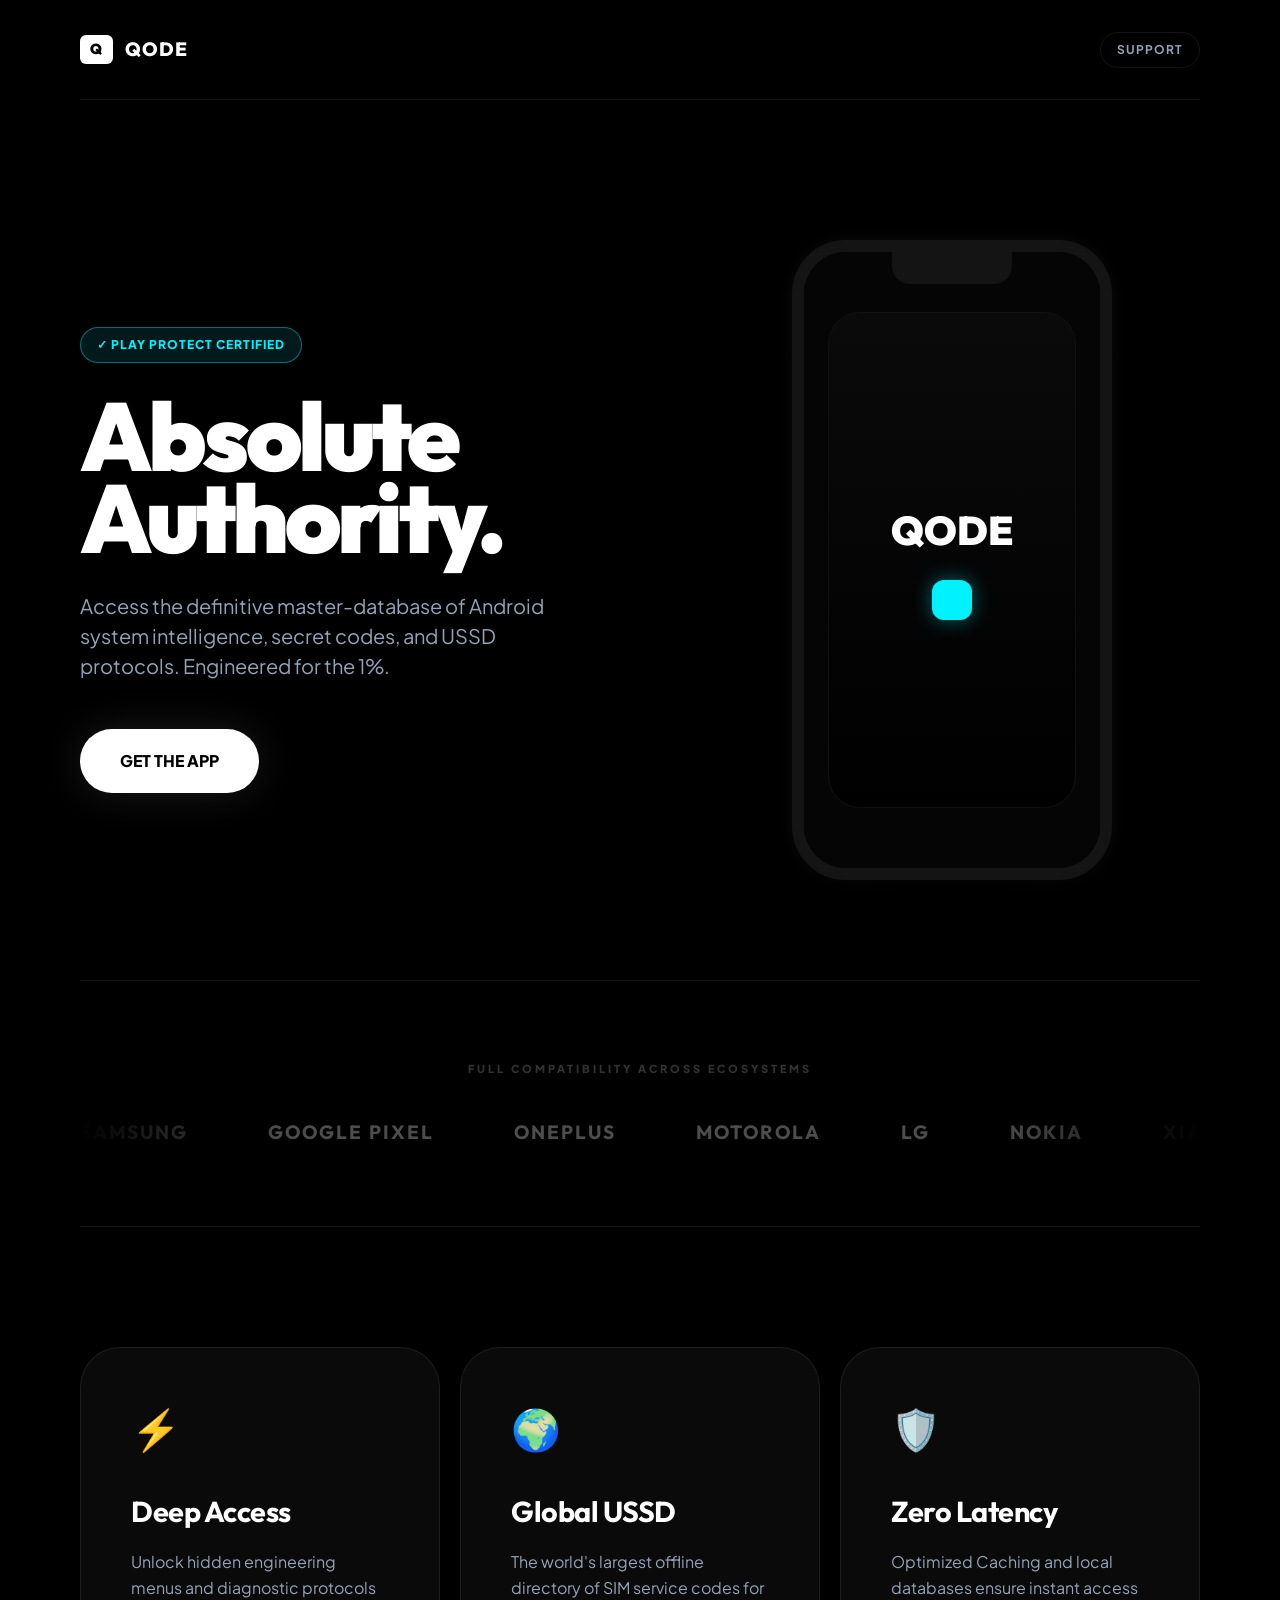
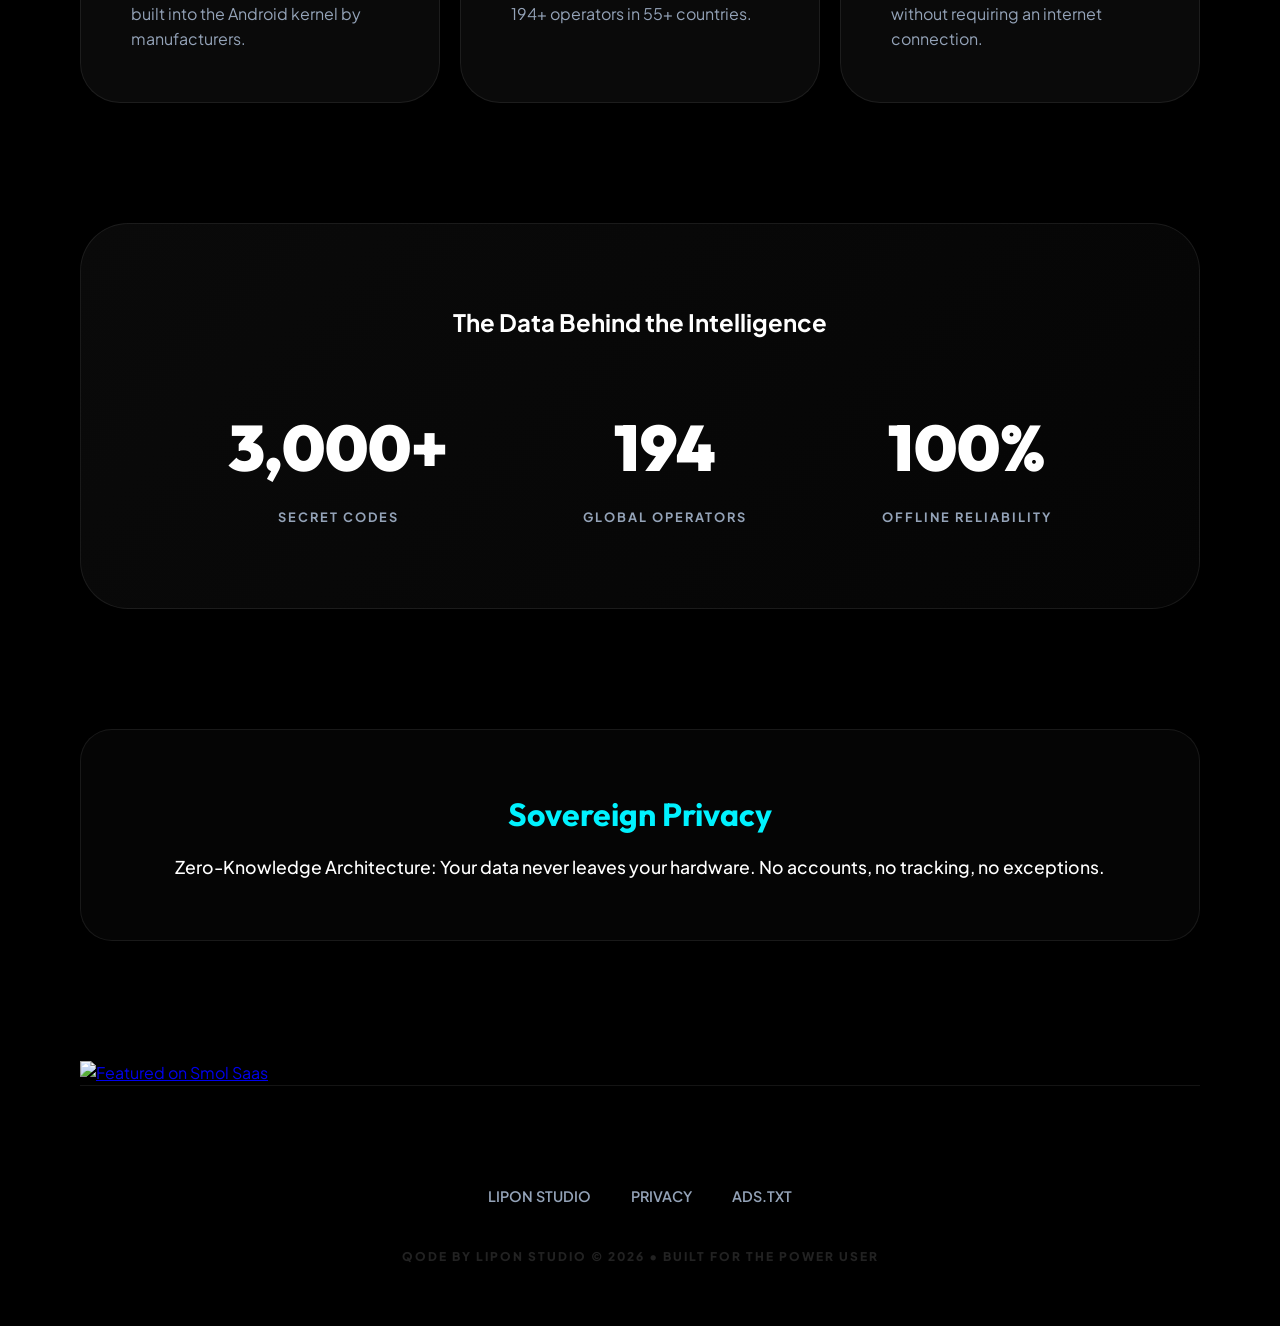
==== commit 098f90f7: "Update index.html" ====
--- a/index.html
+++ b/index.html
@@ -413,6 +413,10 @@
             </div>
         </div>
 
+        <a href="https://smolsaas.com/projects/qode-secret-codes-ussd?utm_source=badge" target="_blank" rel="noopener noreferrer">
+  <img src="https://smolsaas.com/smolsaas/images/badges/featured-on-light.svg" alt="Featured on Smol Saas" style="height:44px;width:auto"/>
+</a>
+
         <footer>
             <div class="f-links">
                 <a href="https://liponstudio.github.io/">LIPON STUDIO</a>
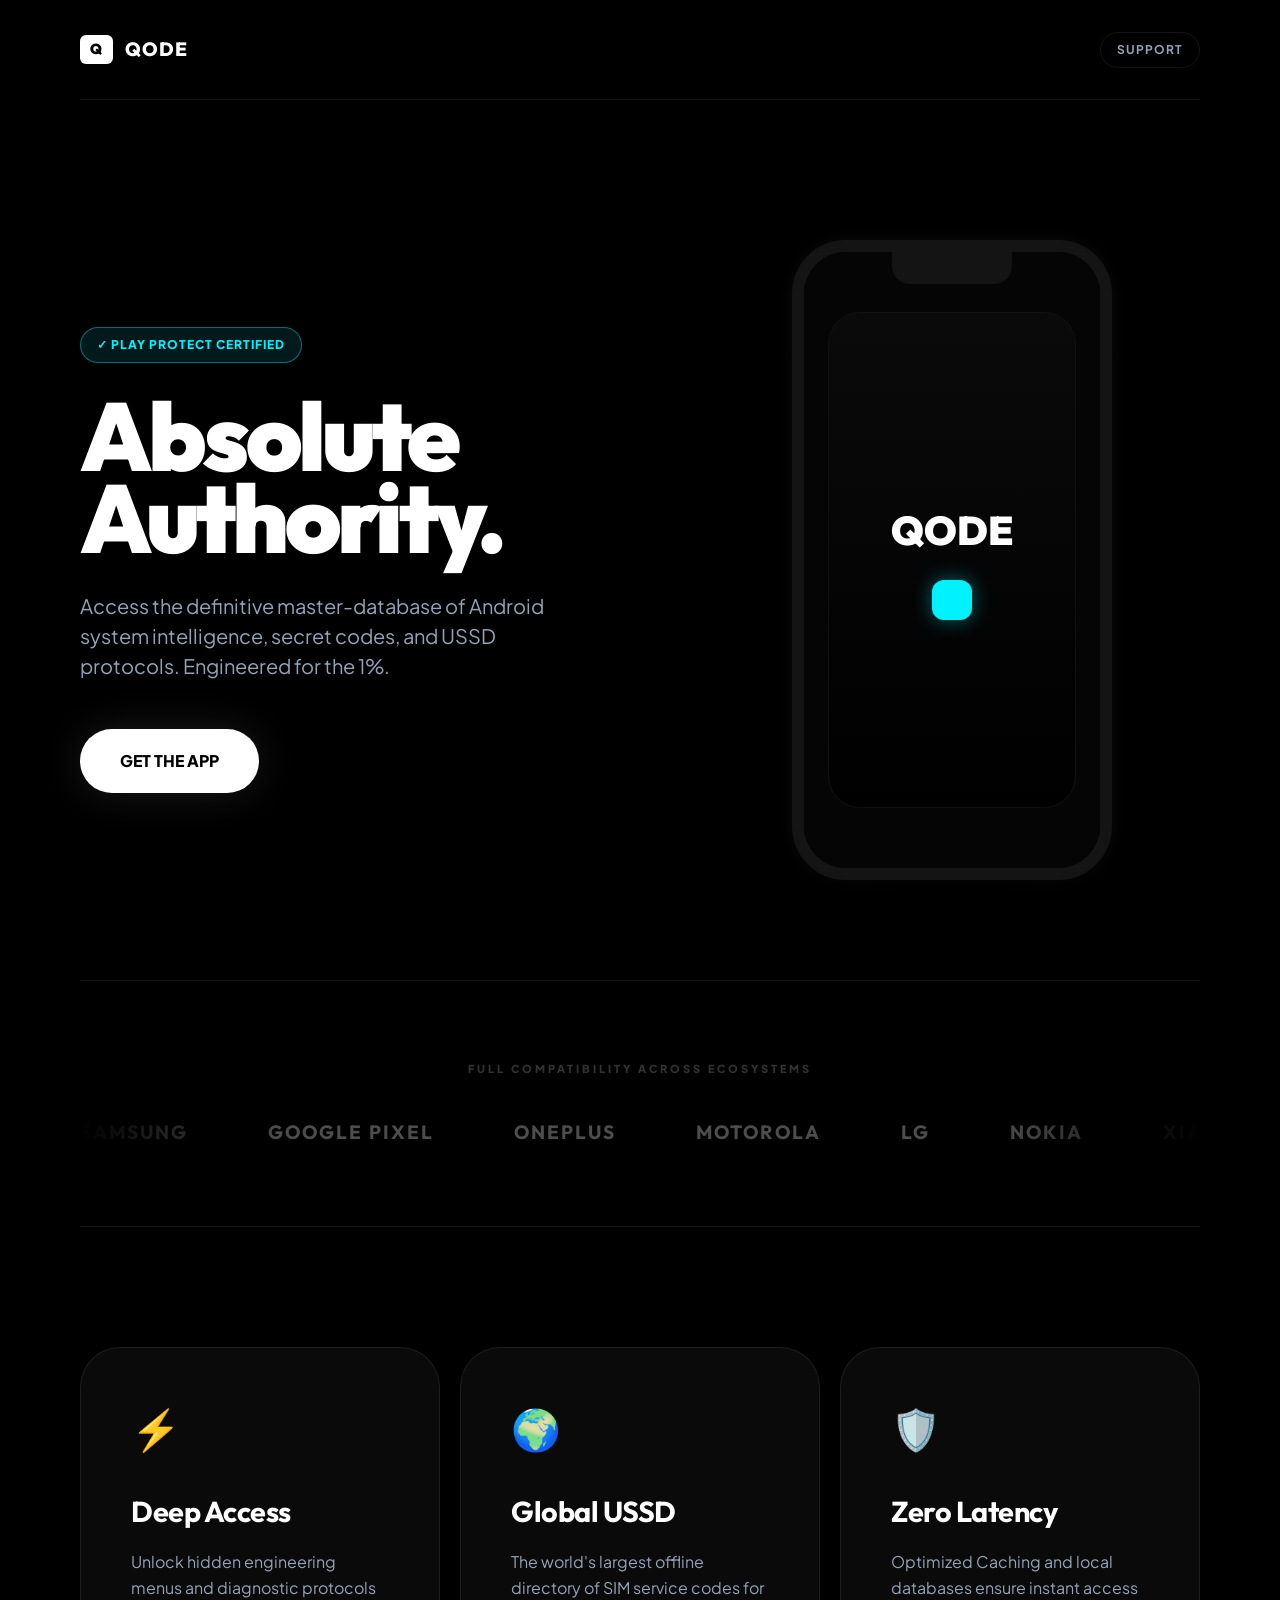
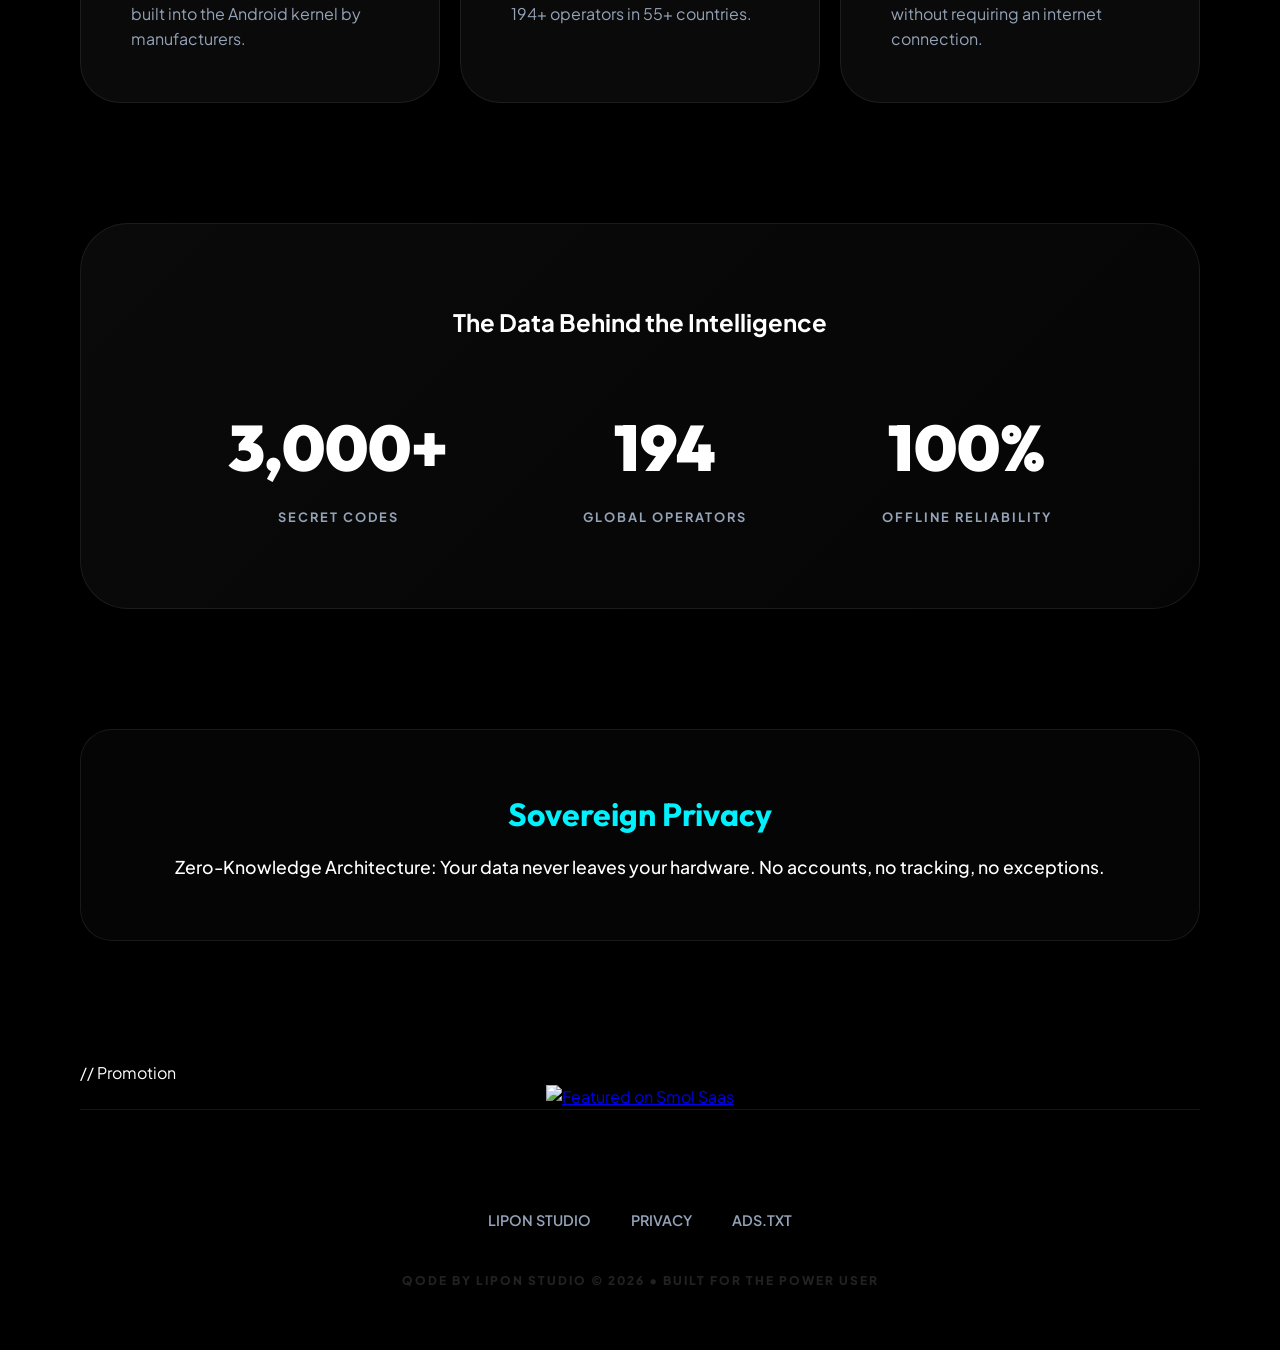
==== commit 4ddb6ffb: "Update index.html" ====
--- a/index.html
+++ b/index.html
@@ -413,9 +413,18 @@
             </div>
         </div>
 
-        <a href="https://smolsaas.com/projects/qode-secret-codes-ussd?utm_source=badge" target="_blank" rel="noopener noreferrer">
-  <img src="https://smolsaas.com/smolsaas/images/badges/featured-on-light.svg" alt="Featured on Smol Saas" style="height:44px;width:auto"/>
-</a>
+        // Promotion
+       <div style="text-align: center;">
+         <a href="https://smolsaas.com/projects/qode-secret-codes-ussd?utm_source=badge"
+            target="_blank"
+            rel="noopener noreferrer">
+           <img
+             src="https://smolsaas.com/smolsaas/images/badges/featured-on-light.svg"
+             alt="Featured on Smol Saas"
+             style="height:44px;width:auto;"
+           />
+          </a>
+         </div>
 
         <footer>
             <div class="f-links">
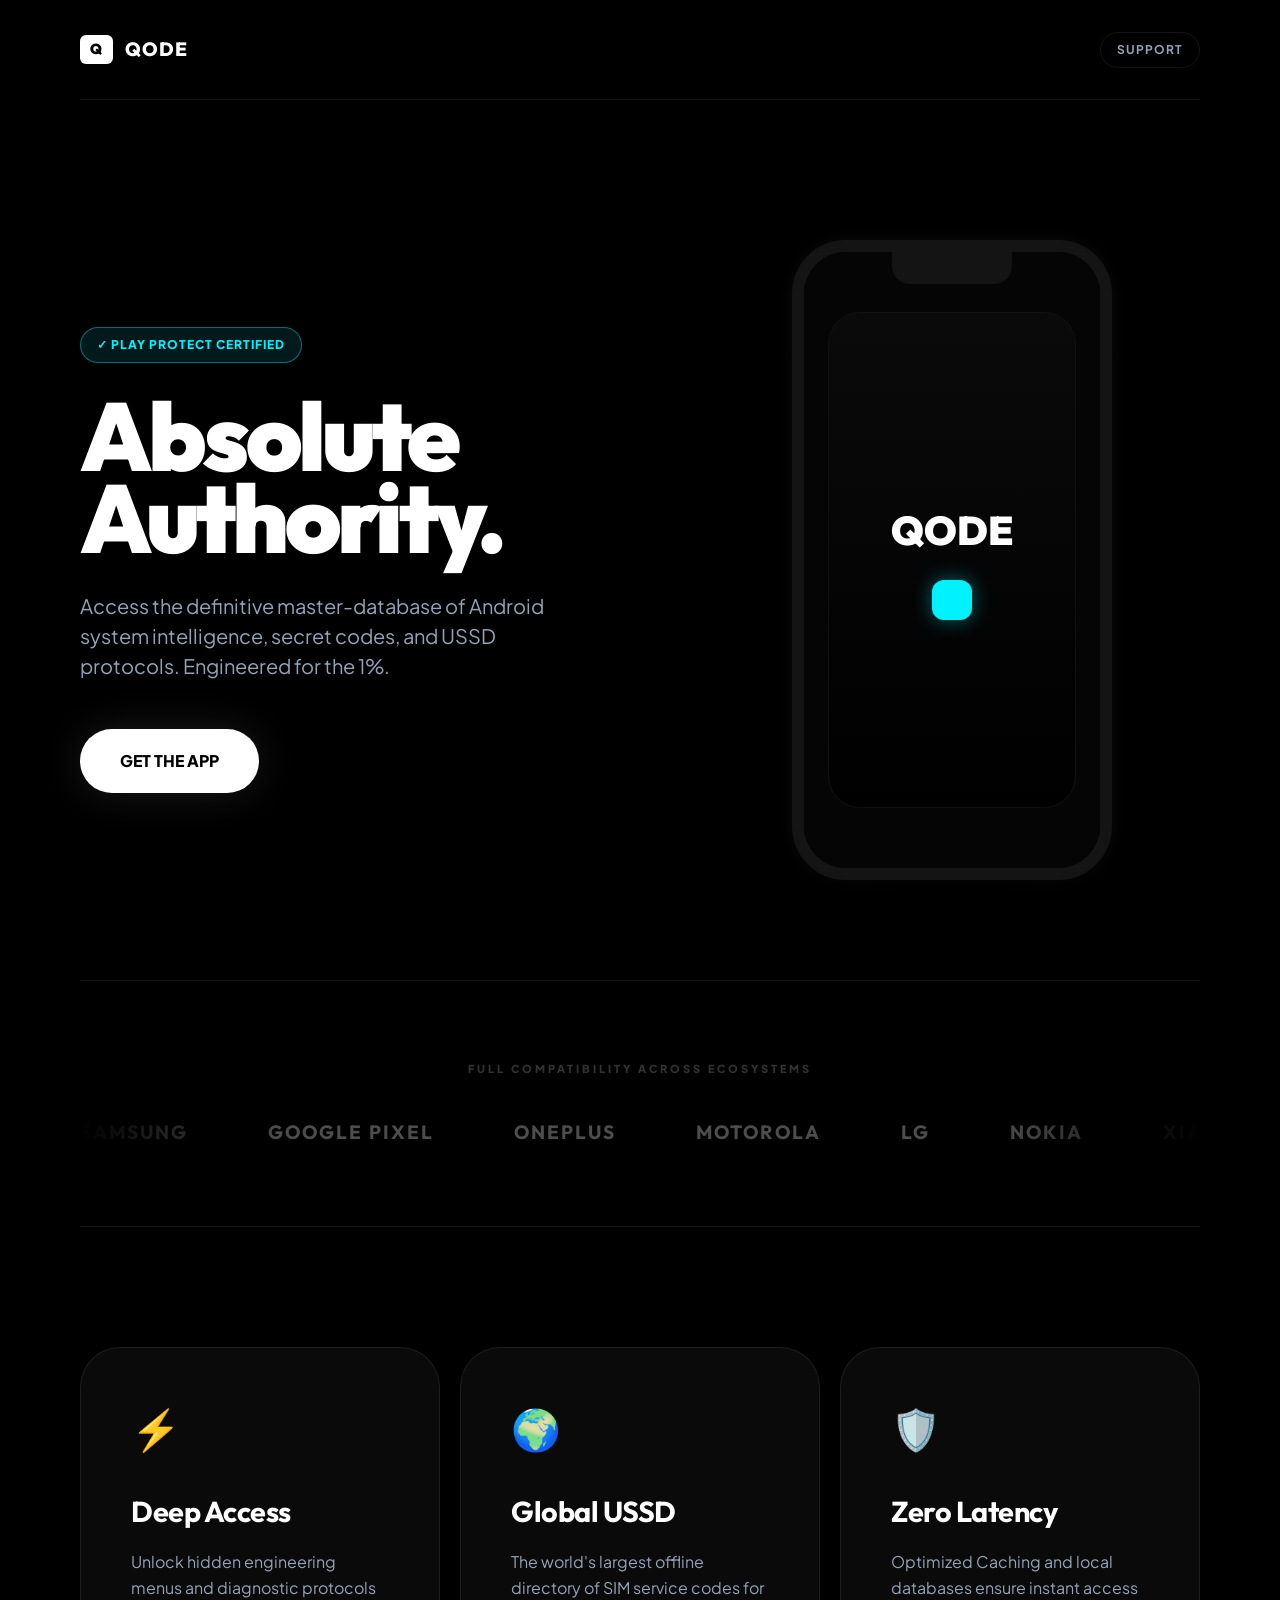
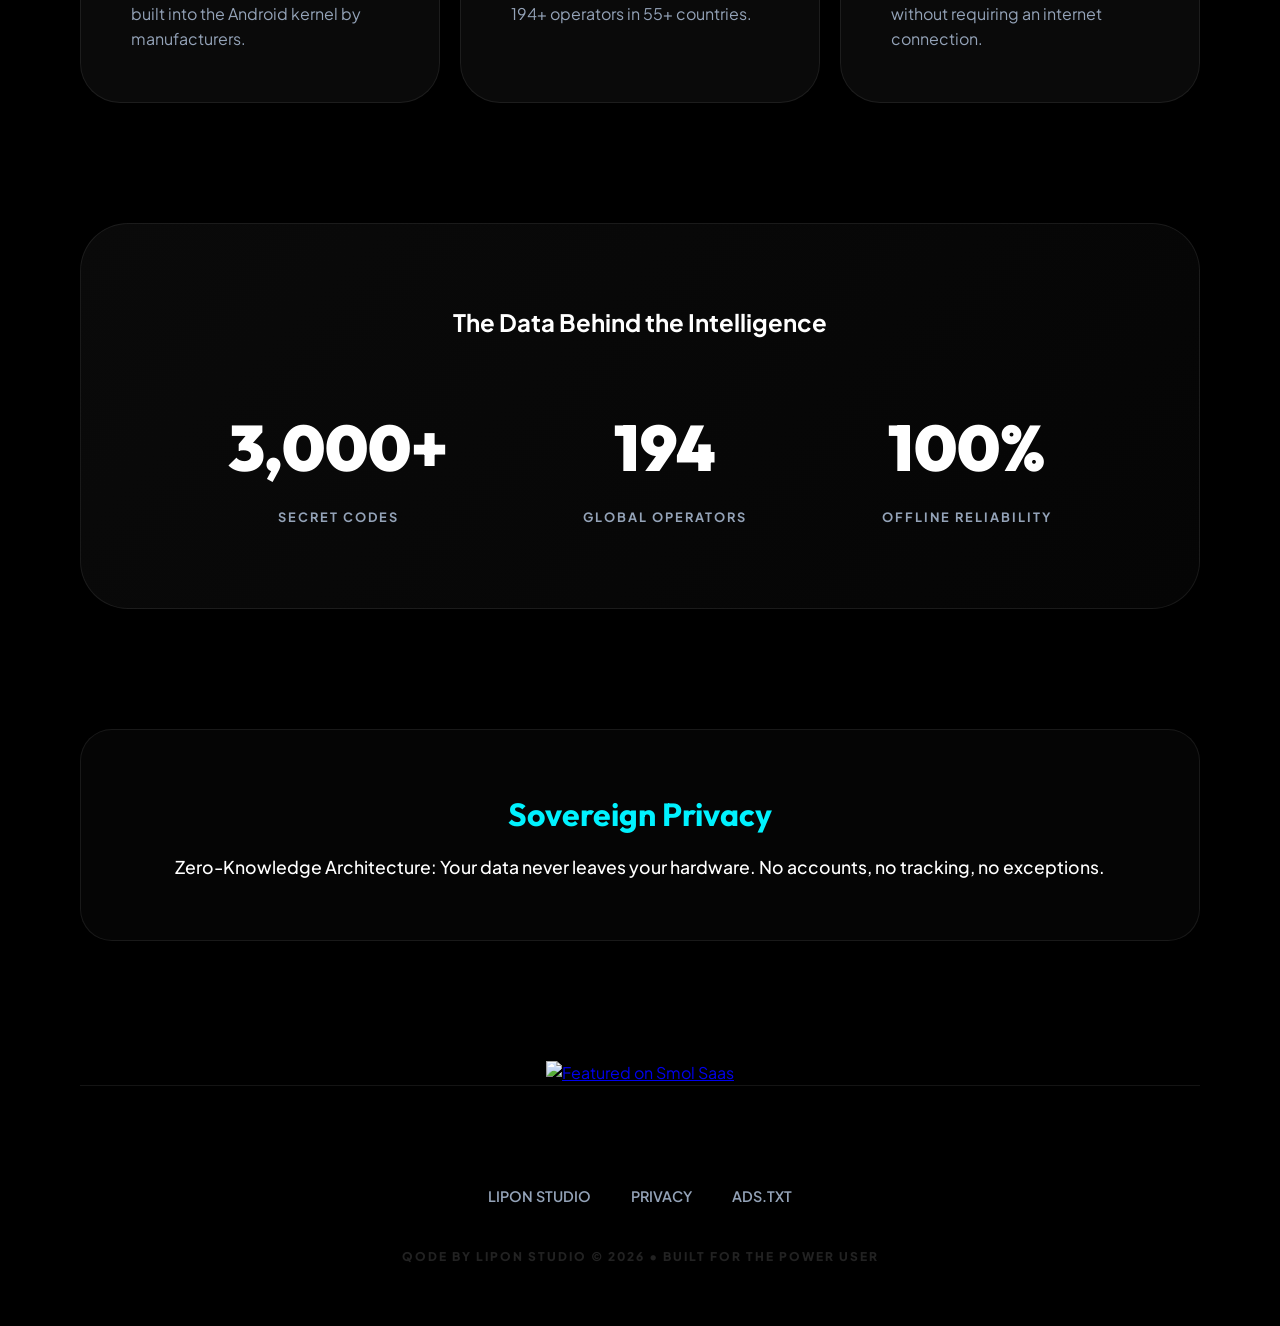
==== commit 47c82dfb: "Update index.html" ====
--- a/index.html
+++ b/index.html
@@ -413,7 +413,6 @@
             </div>
         </div>
 
-        // Promotion
        <div style="text-align: center;">
          <a href="https://smolsaas.com/projects/qode-secret-codes-ussd?utm_source=badge"
             target="_blank"
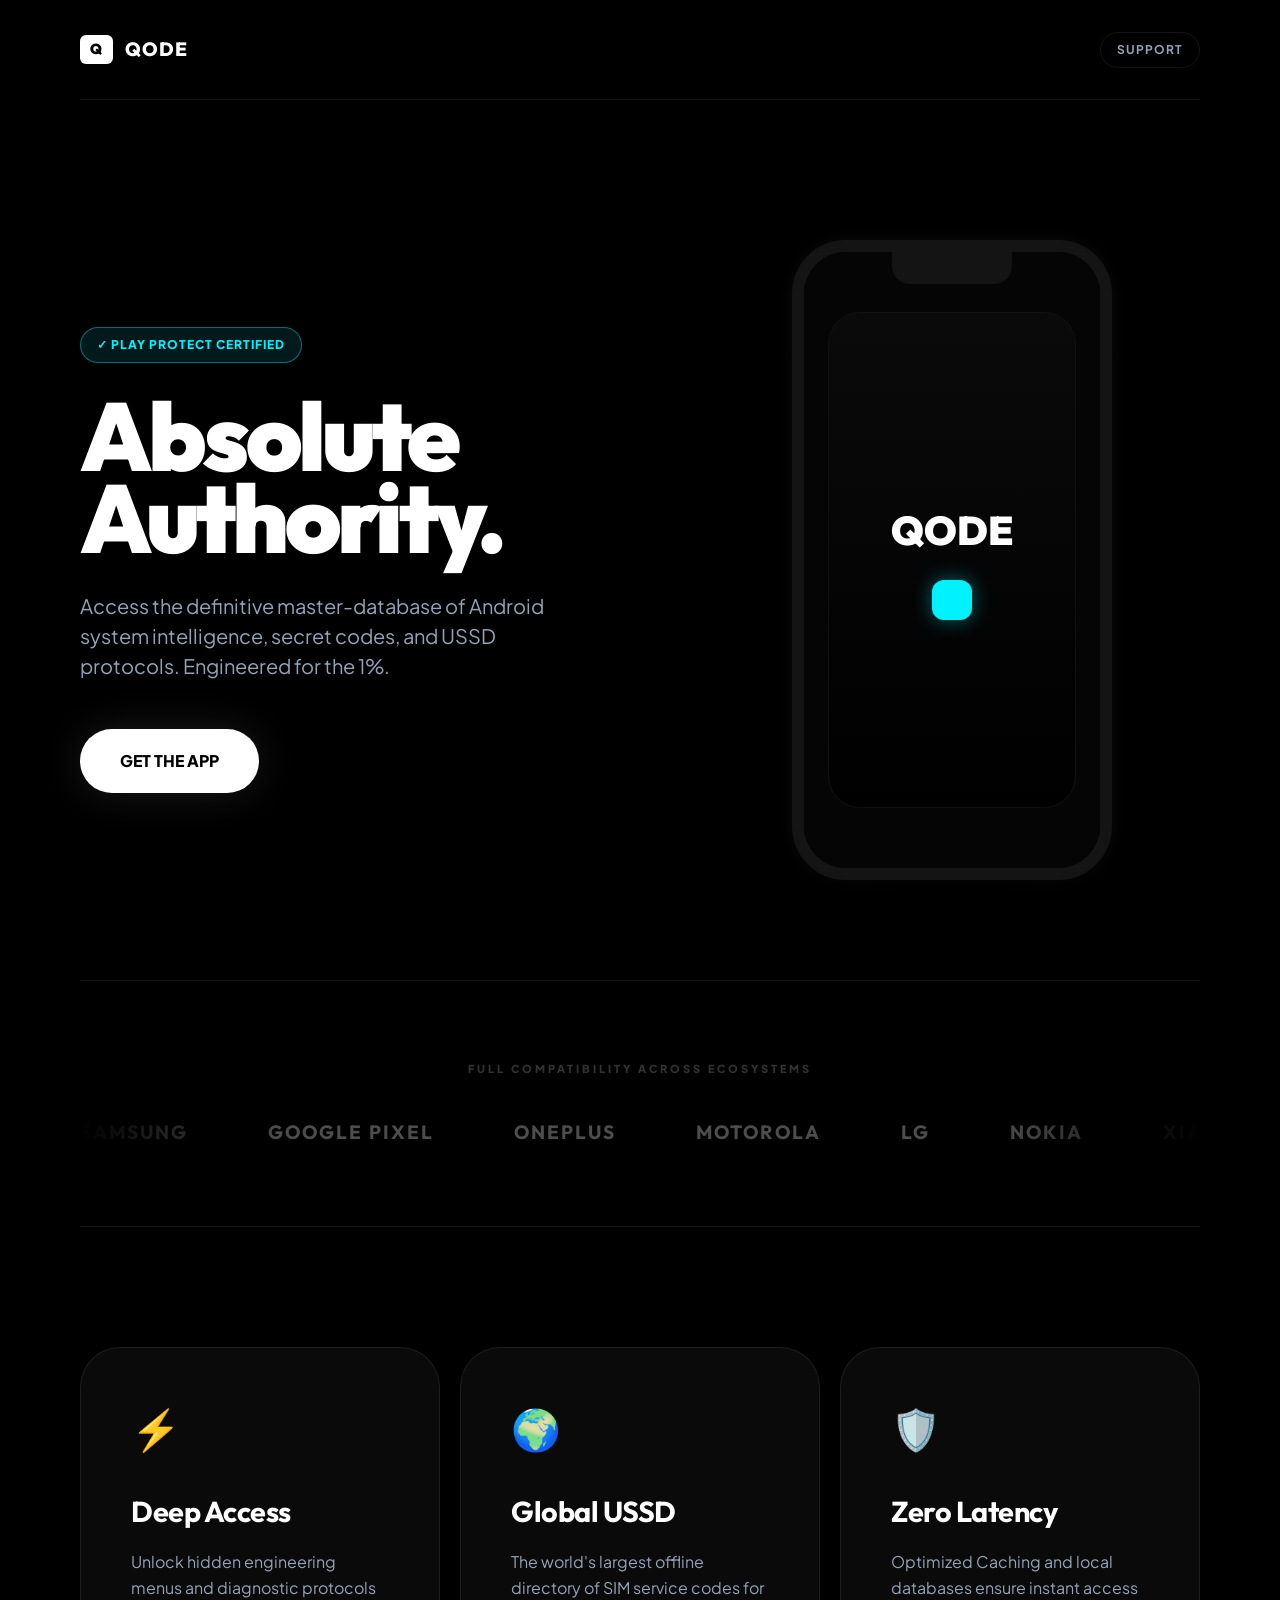
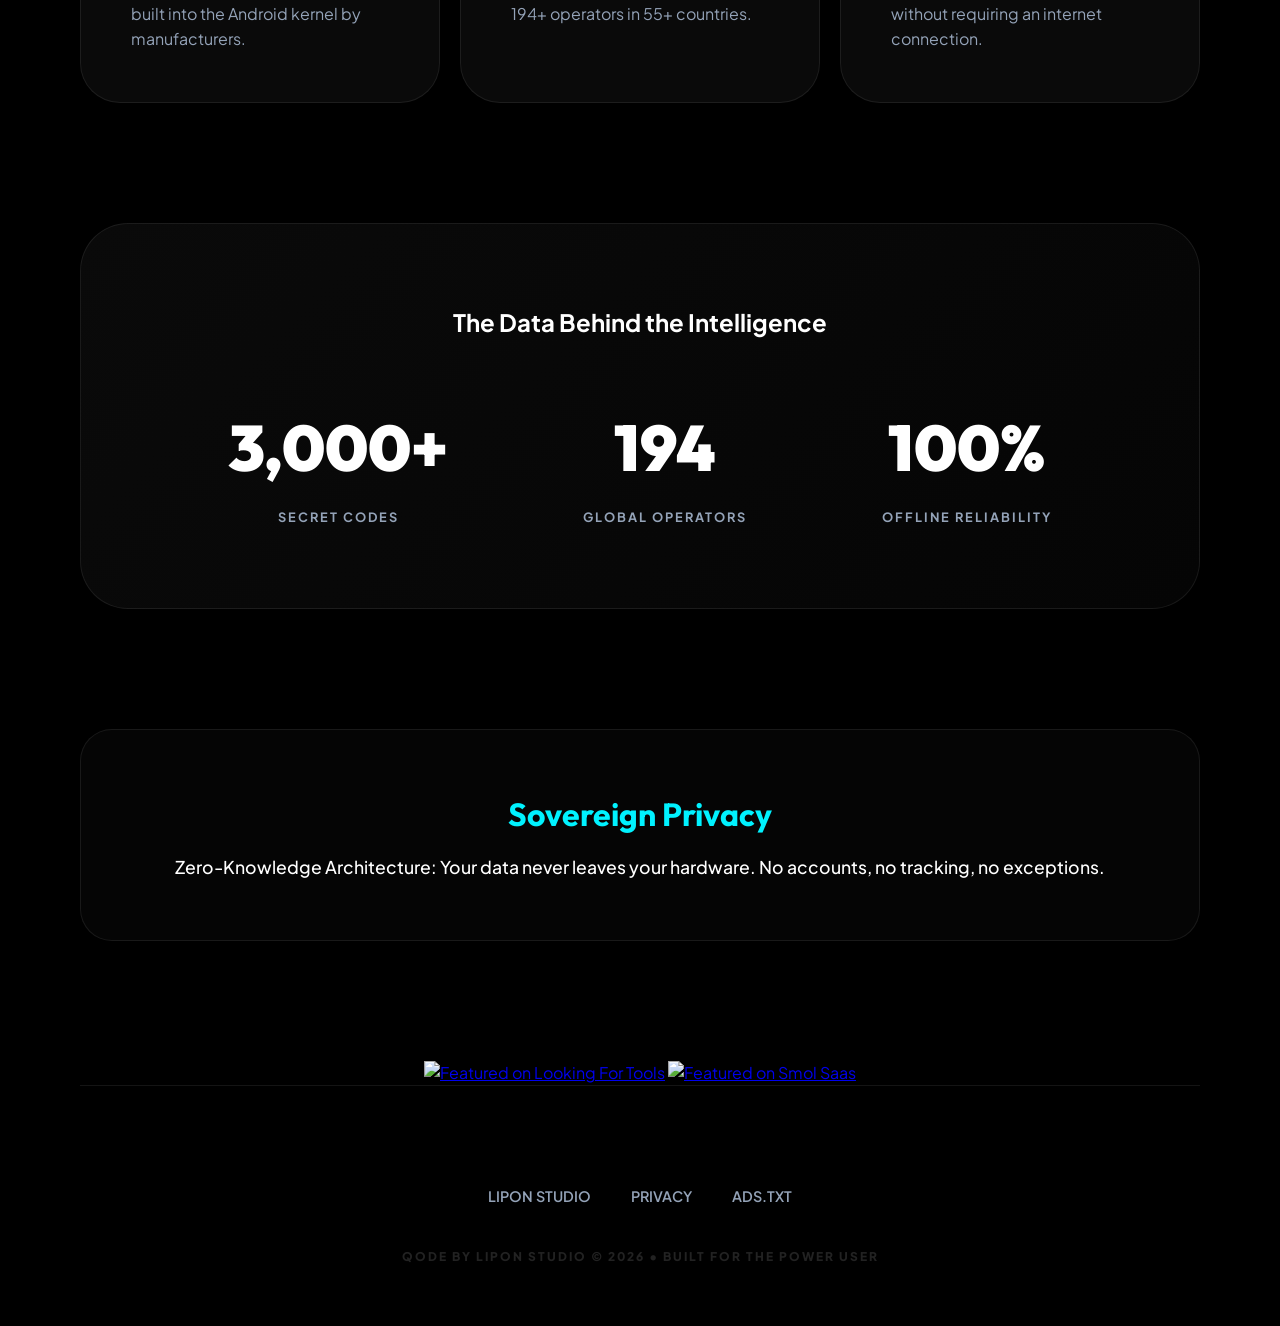
==== commit 8f60a995: "Update index.html" ====
--- a/index.html
+++ b/index.html
@@ -413,17 +413,10 @@
             </div>
         </div>
 
-       <div style="text-align: center;">
-         <a href="https://smolsaas.com/projects/qode-secret-codes-ussd?utm_source=badge"
-            target="_blank"
-            rel="noopener noreferrer">
-           <img
-             src="https://smolsaas.com/smolsaas/images/badges/featured-on-light.svg"
-             alt="Featured on Smol Saas"
-             style="height:44px;width:auto;"
-           />
-          </a>
-         </div>
+        <div align="center">
+          <a href="https://lookingfortools.com/projects/qode-secret-codes-ussd?utm_source=badge" target="_blank" rel="noopener noreferrer"><img src="https://lookingfortools.com/lookingfortools/images/badges/featured-on-light.svg" alt="Featured on Looking For Tools" height="44"></a>
+          <a href="https://smolsaas.com/projects/qode-secret-codes-ussd?utm_source=badge" target="_blank" rel="noopener noreferrer"><img src="https://smolsaas.com/smolsaas/images/badges/featured-on-light.svg" alt="Featured on Smol Saas" height="44"></a>
+        </div>
 
         <footer>
             <div class="f-links">
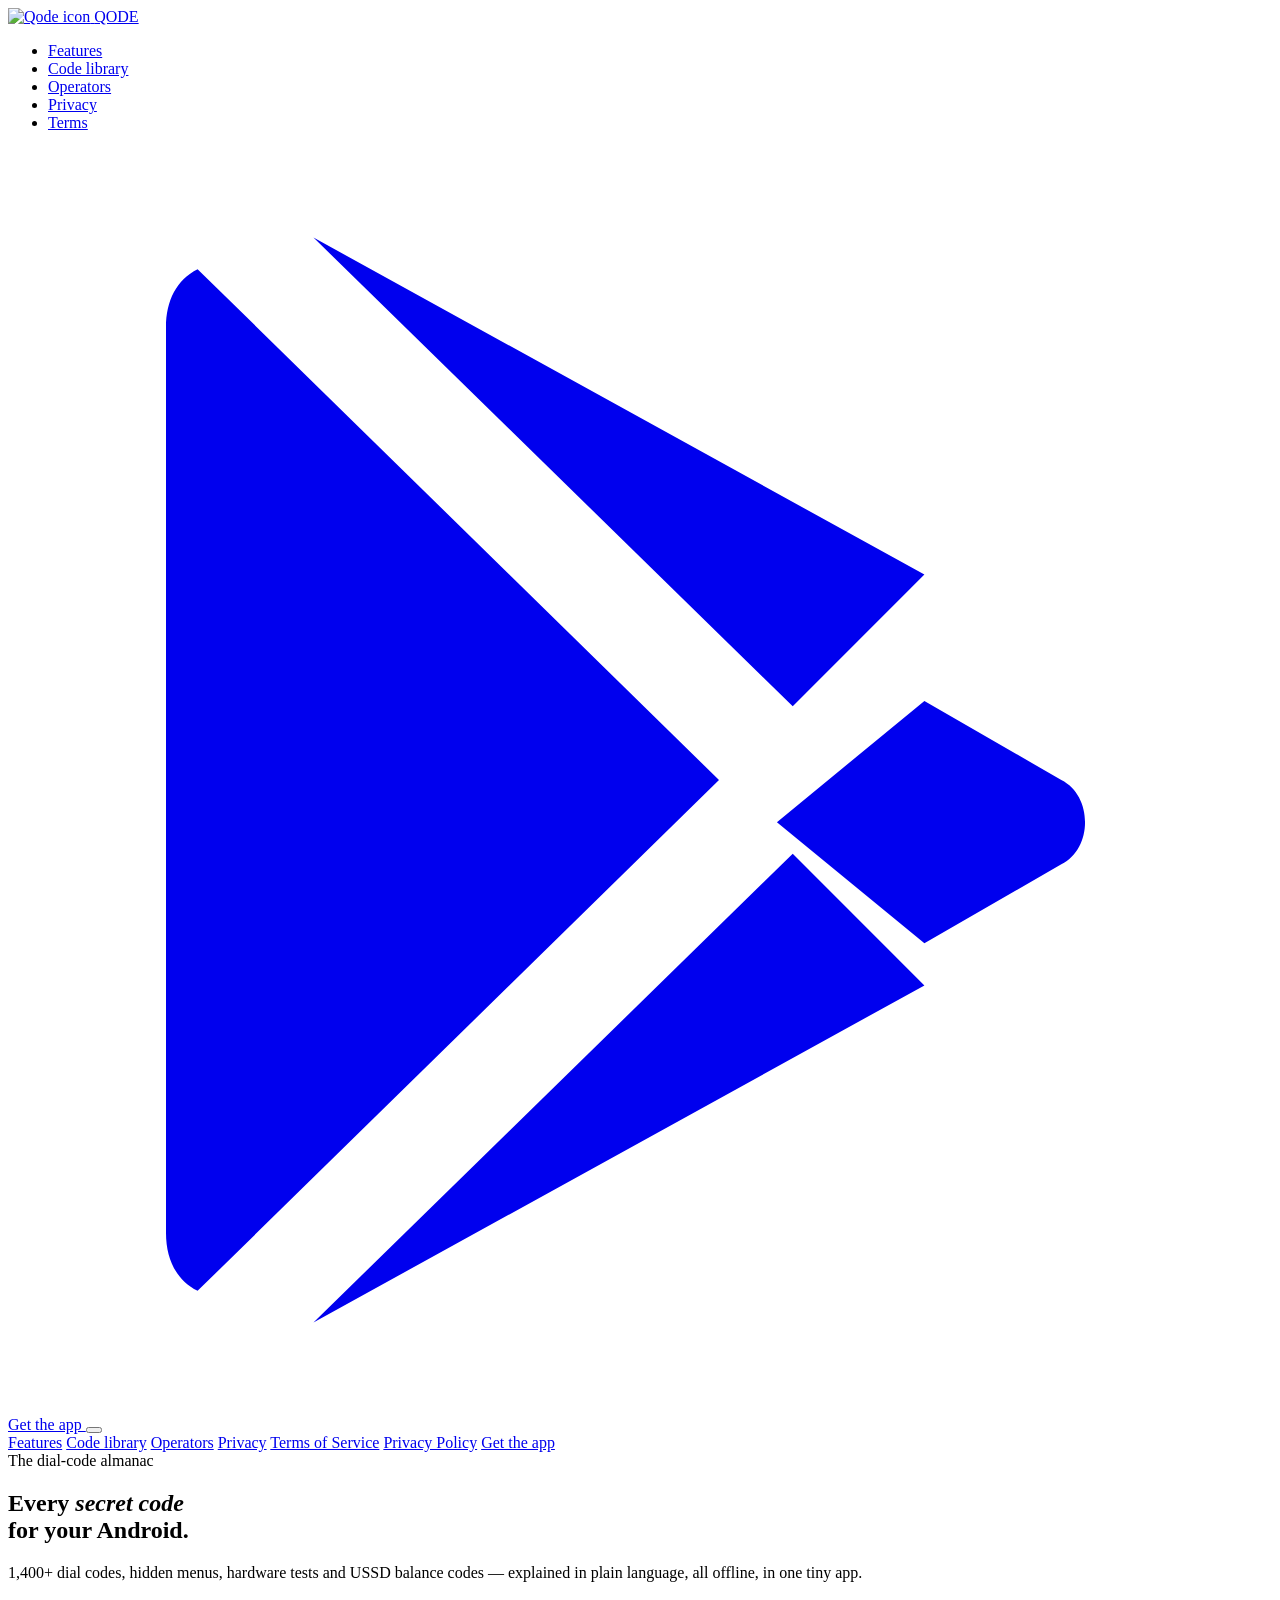
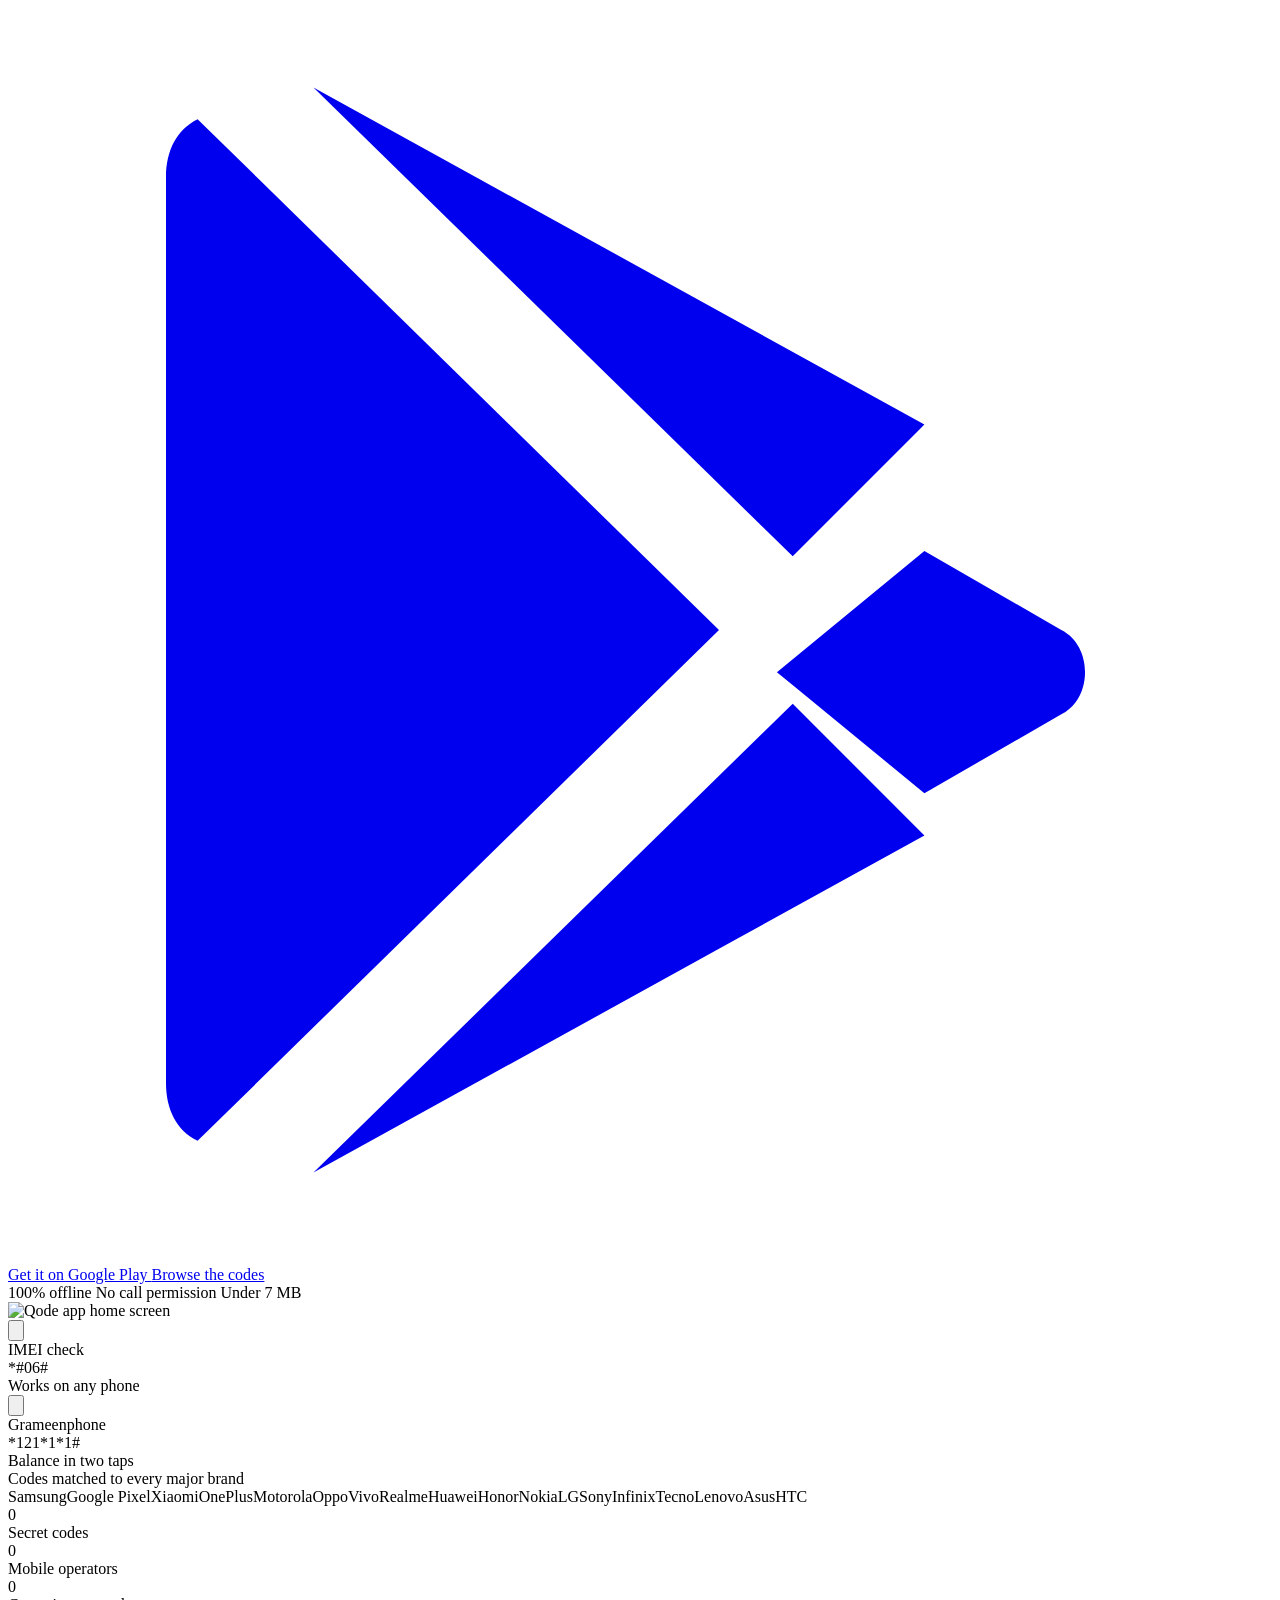
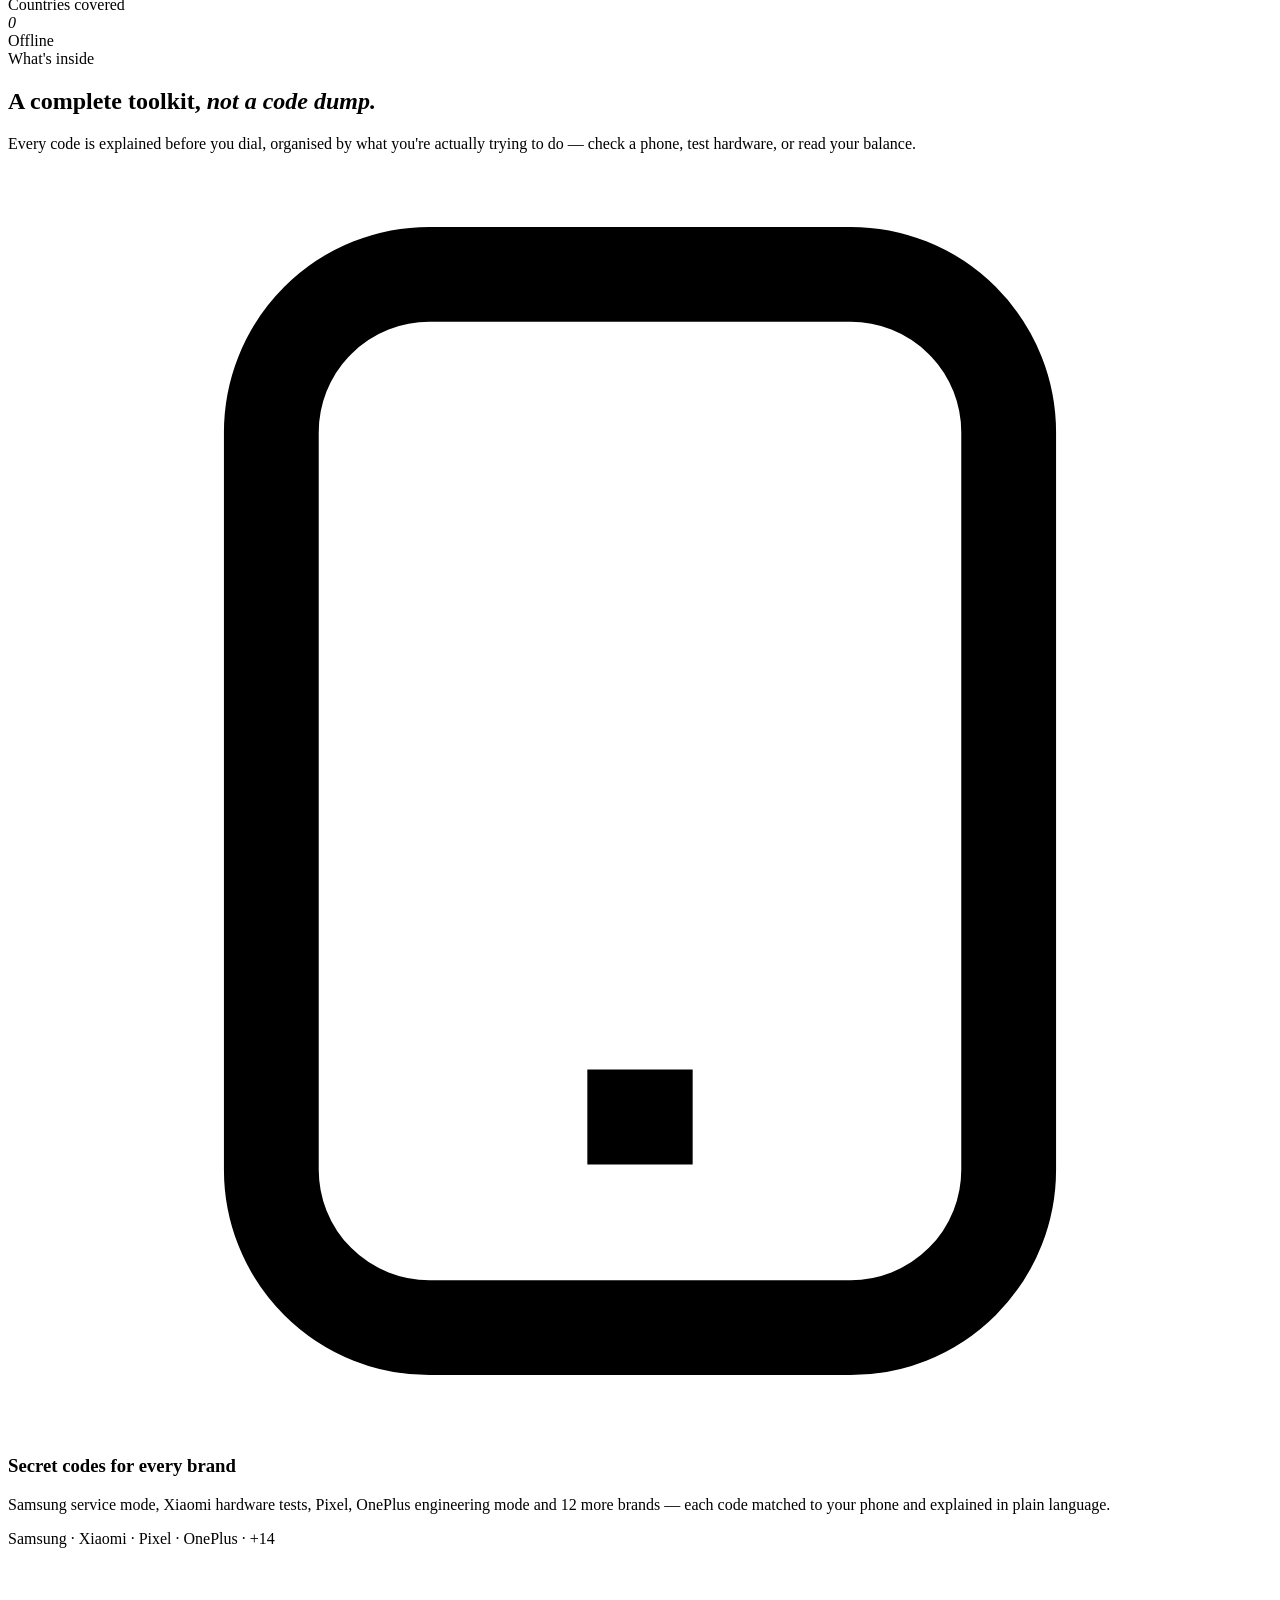
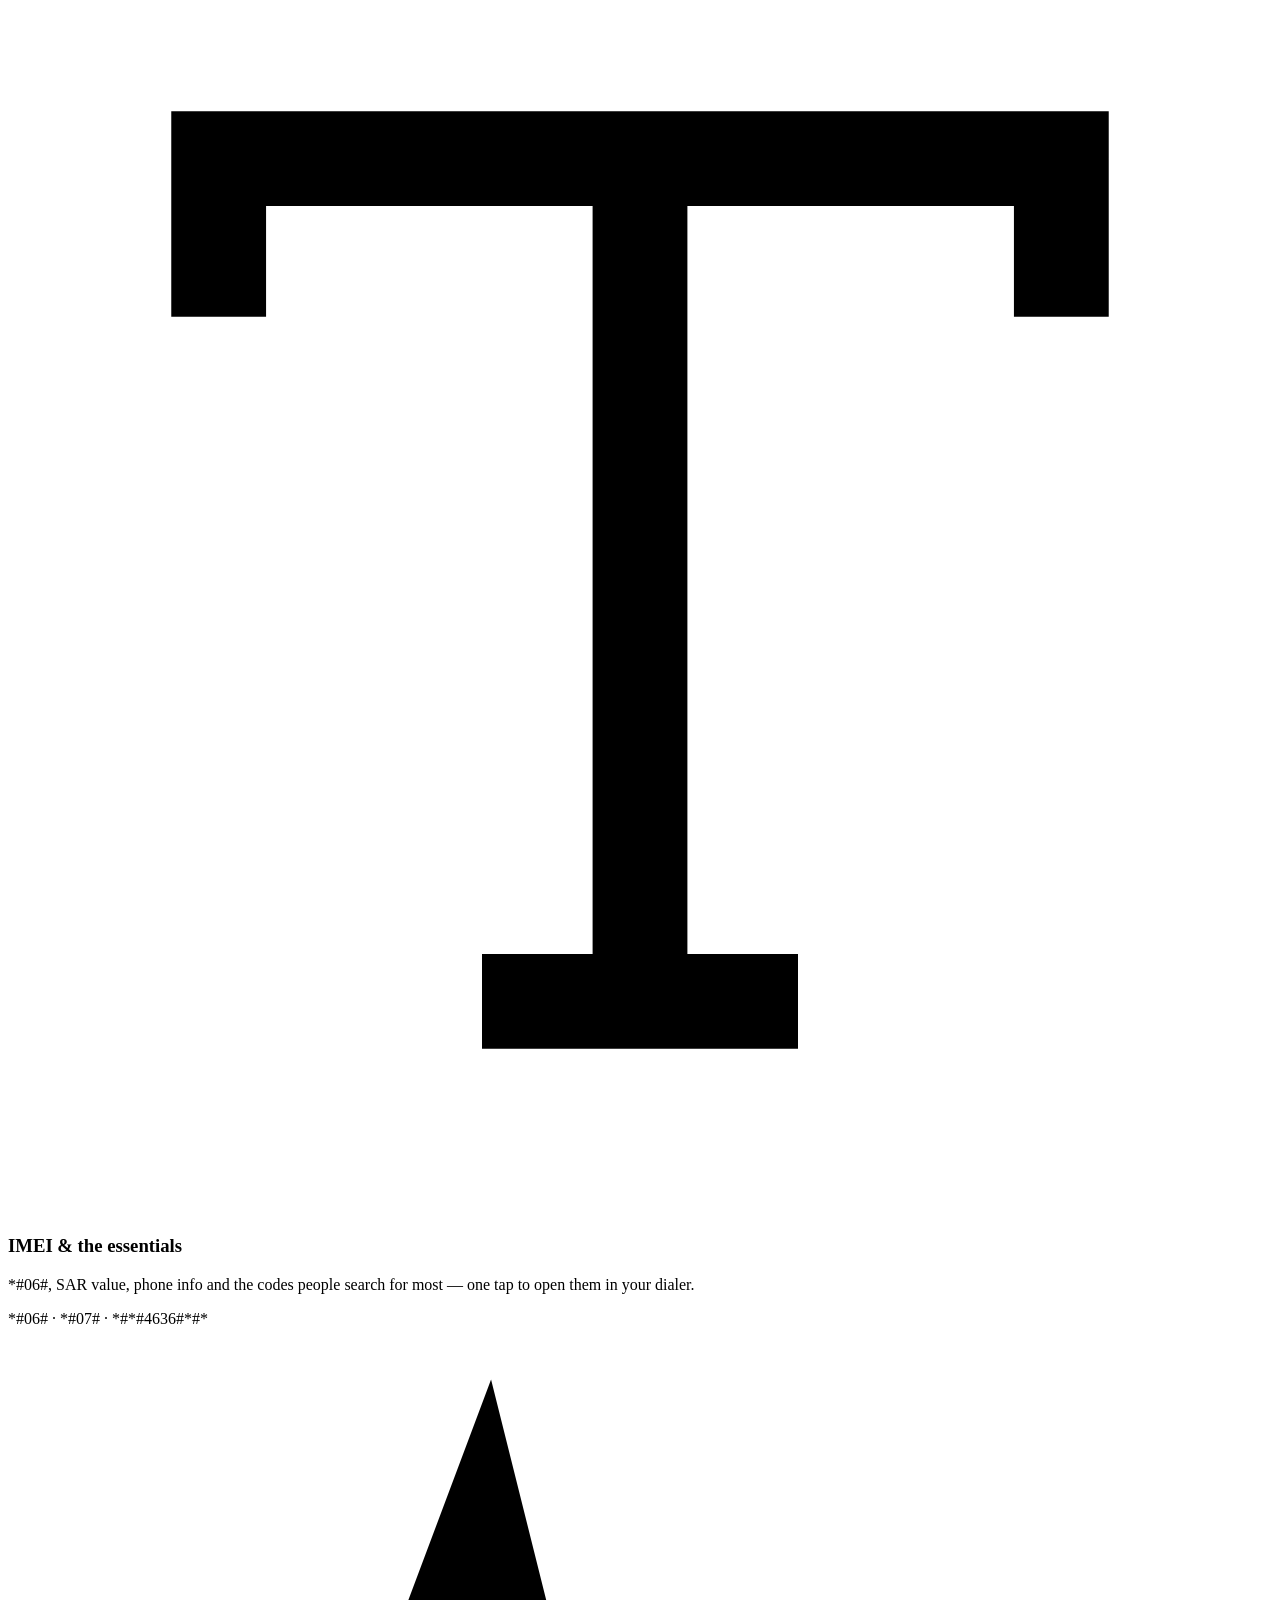
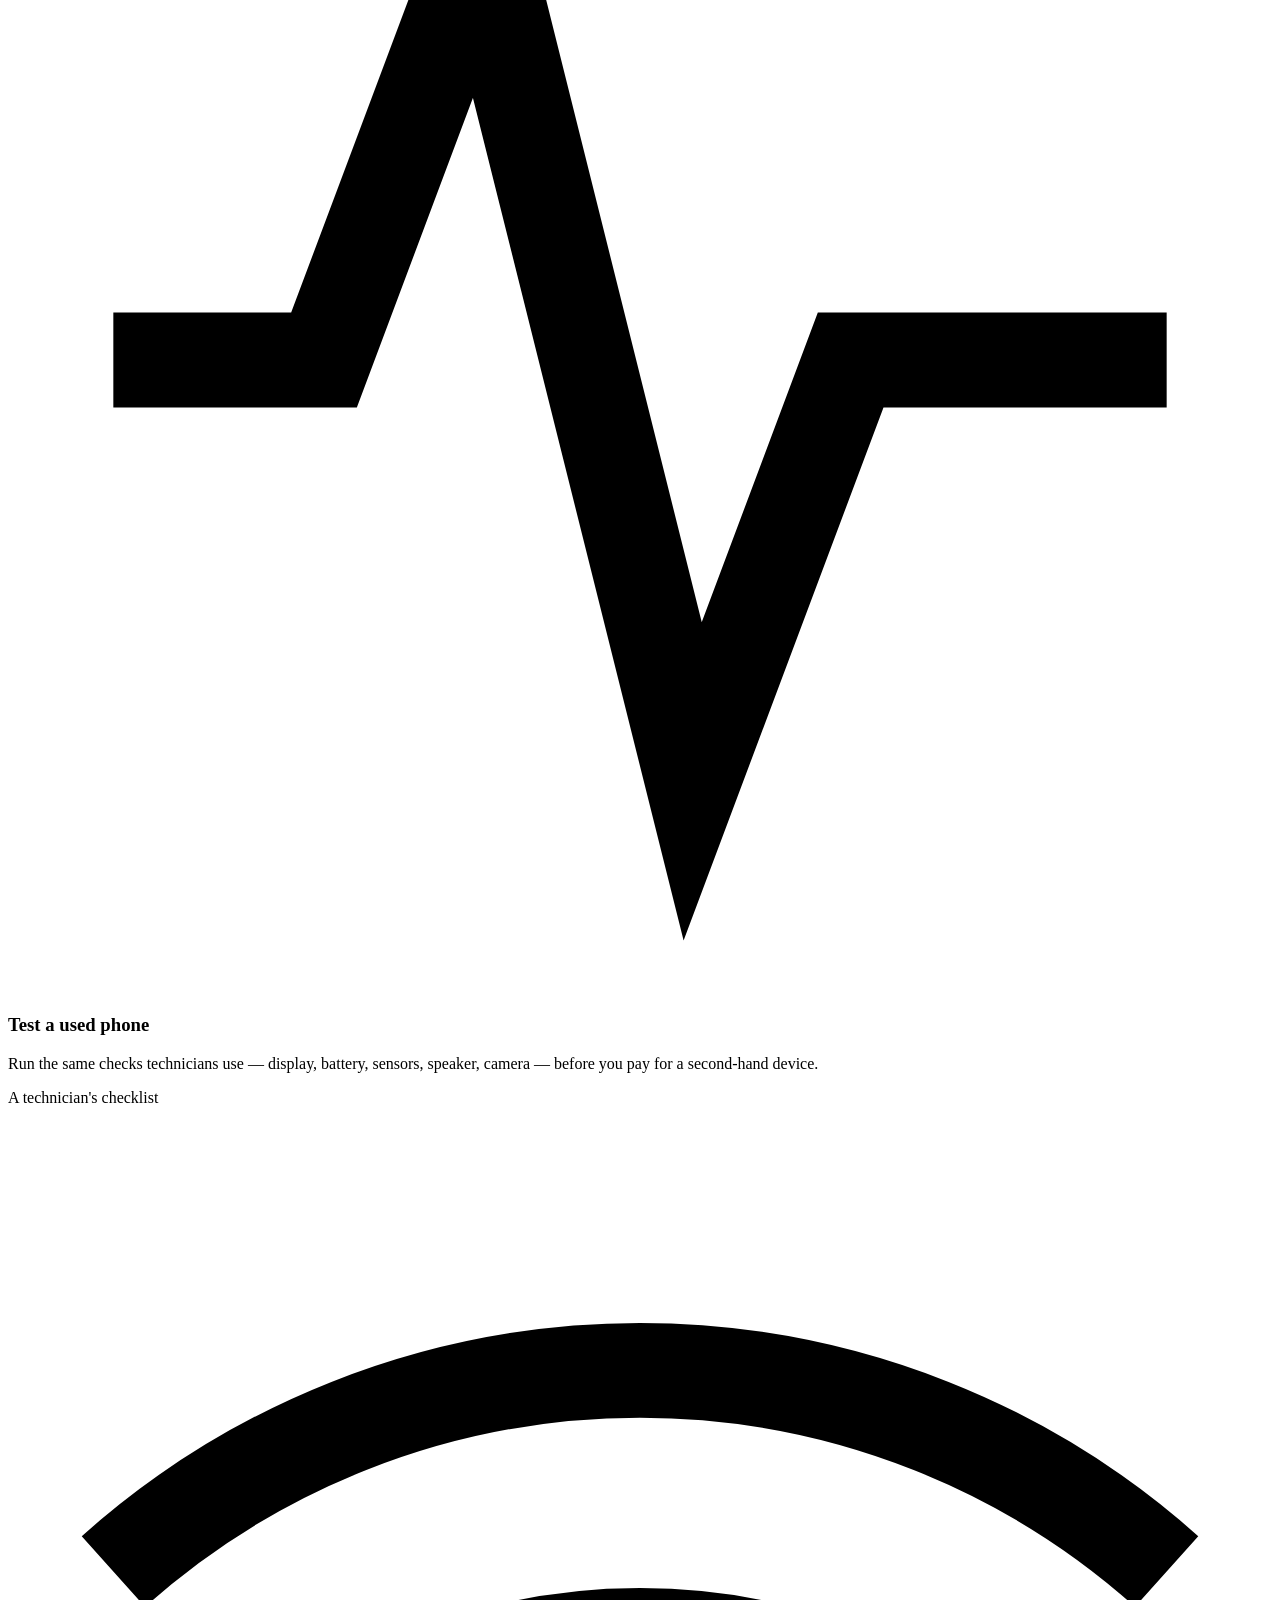
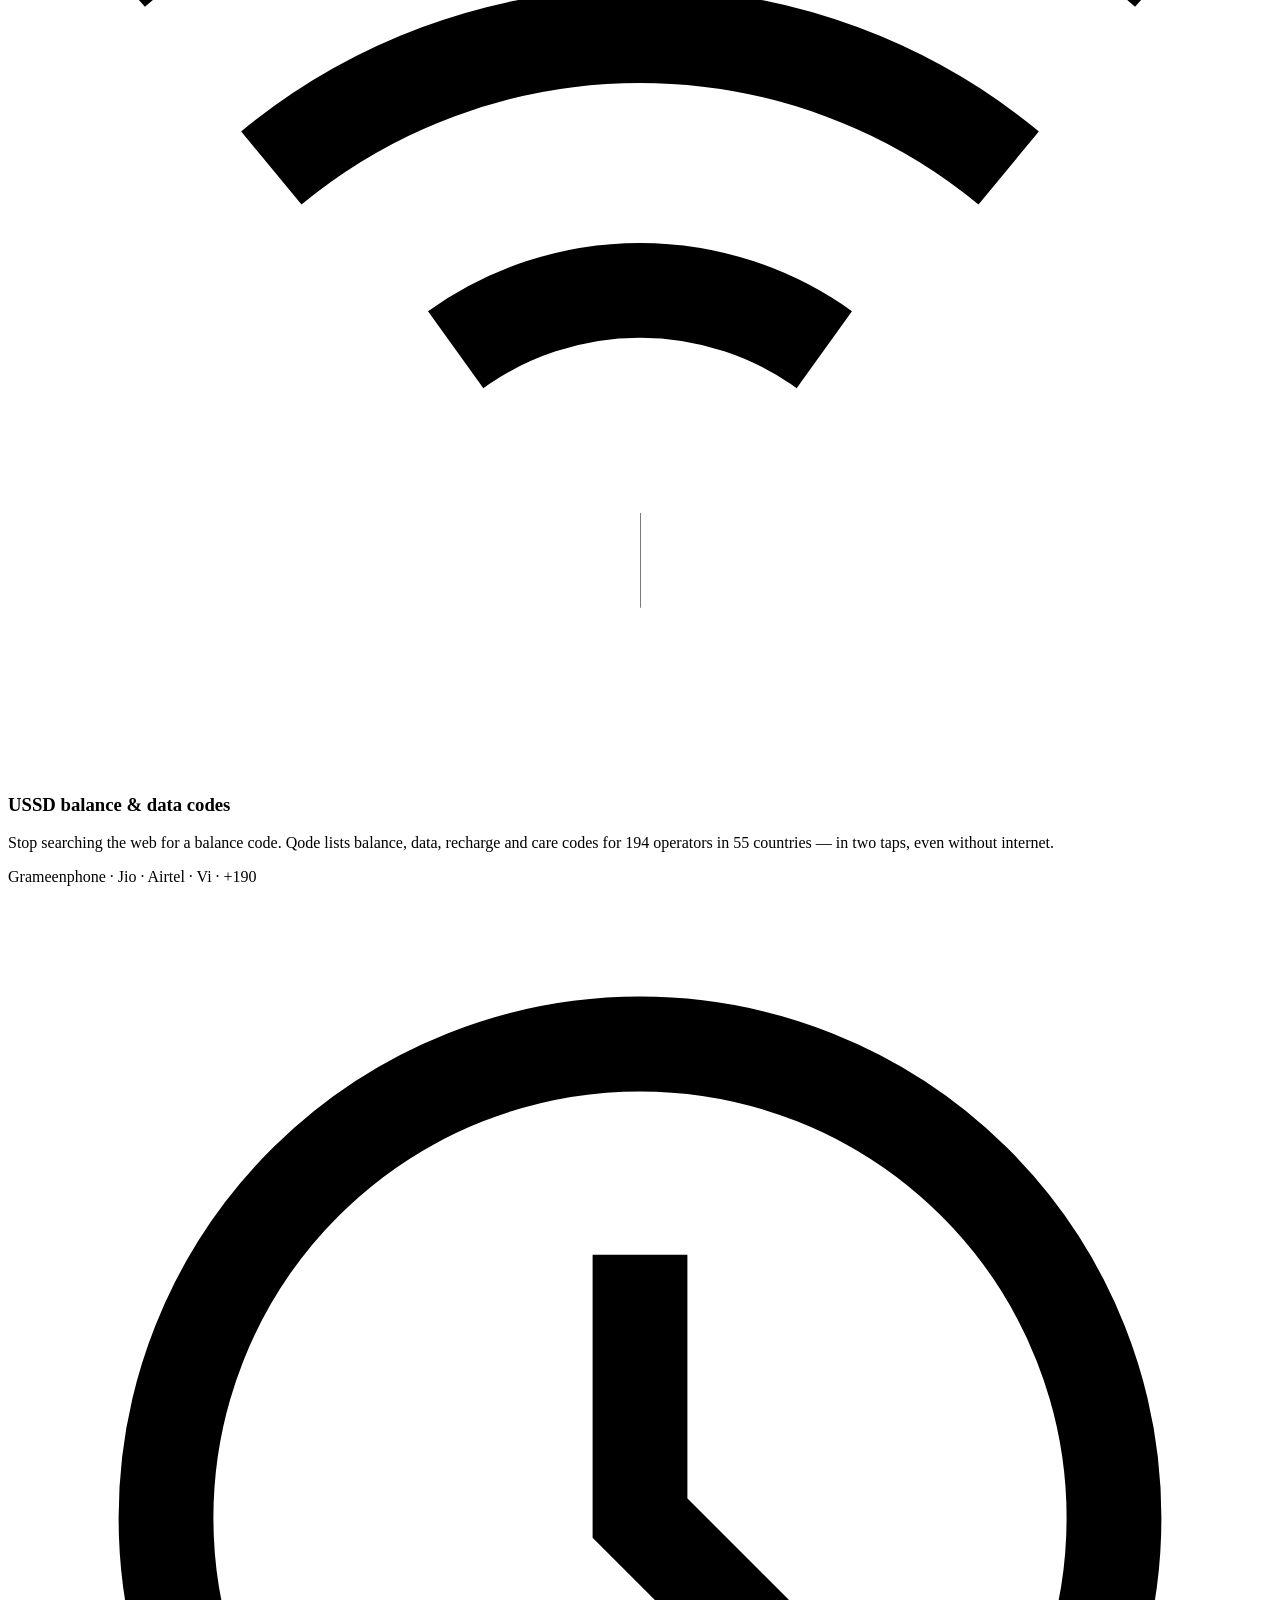
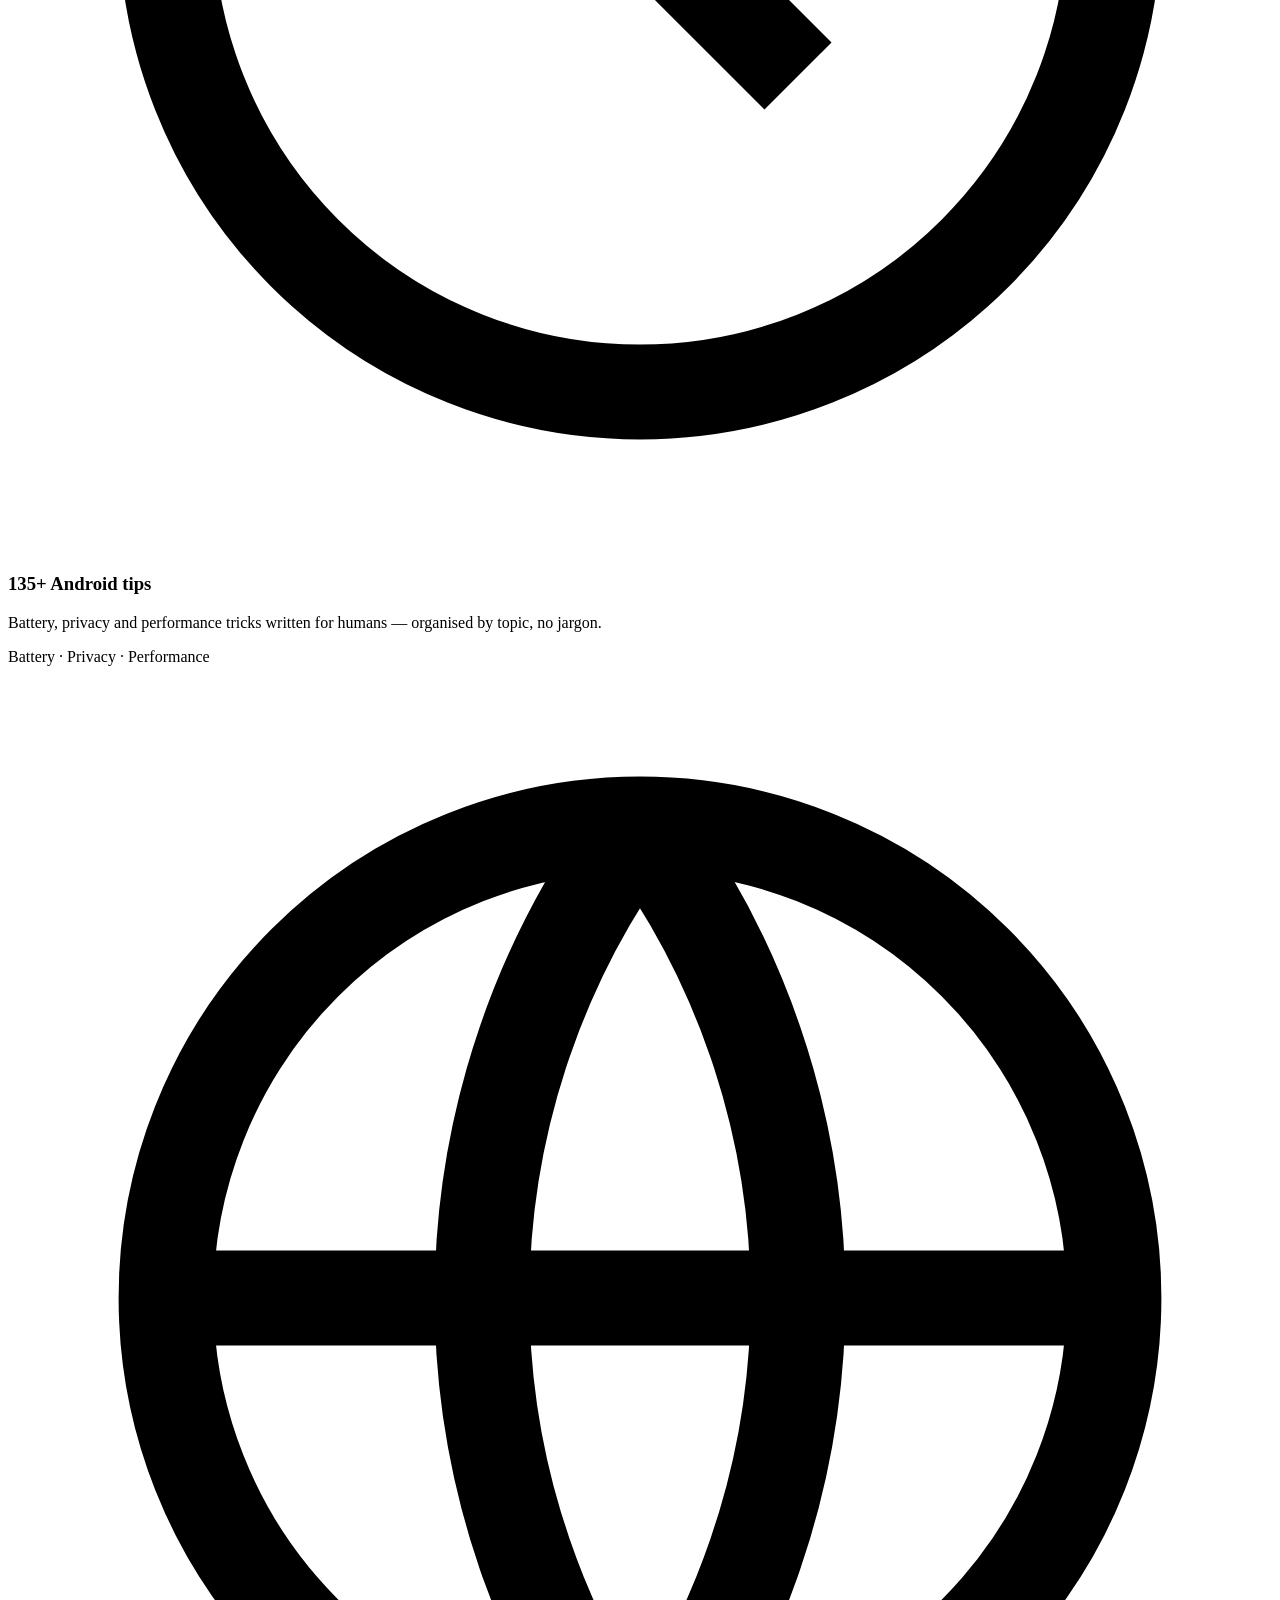
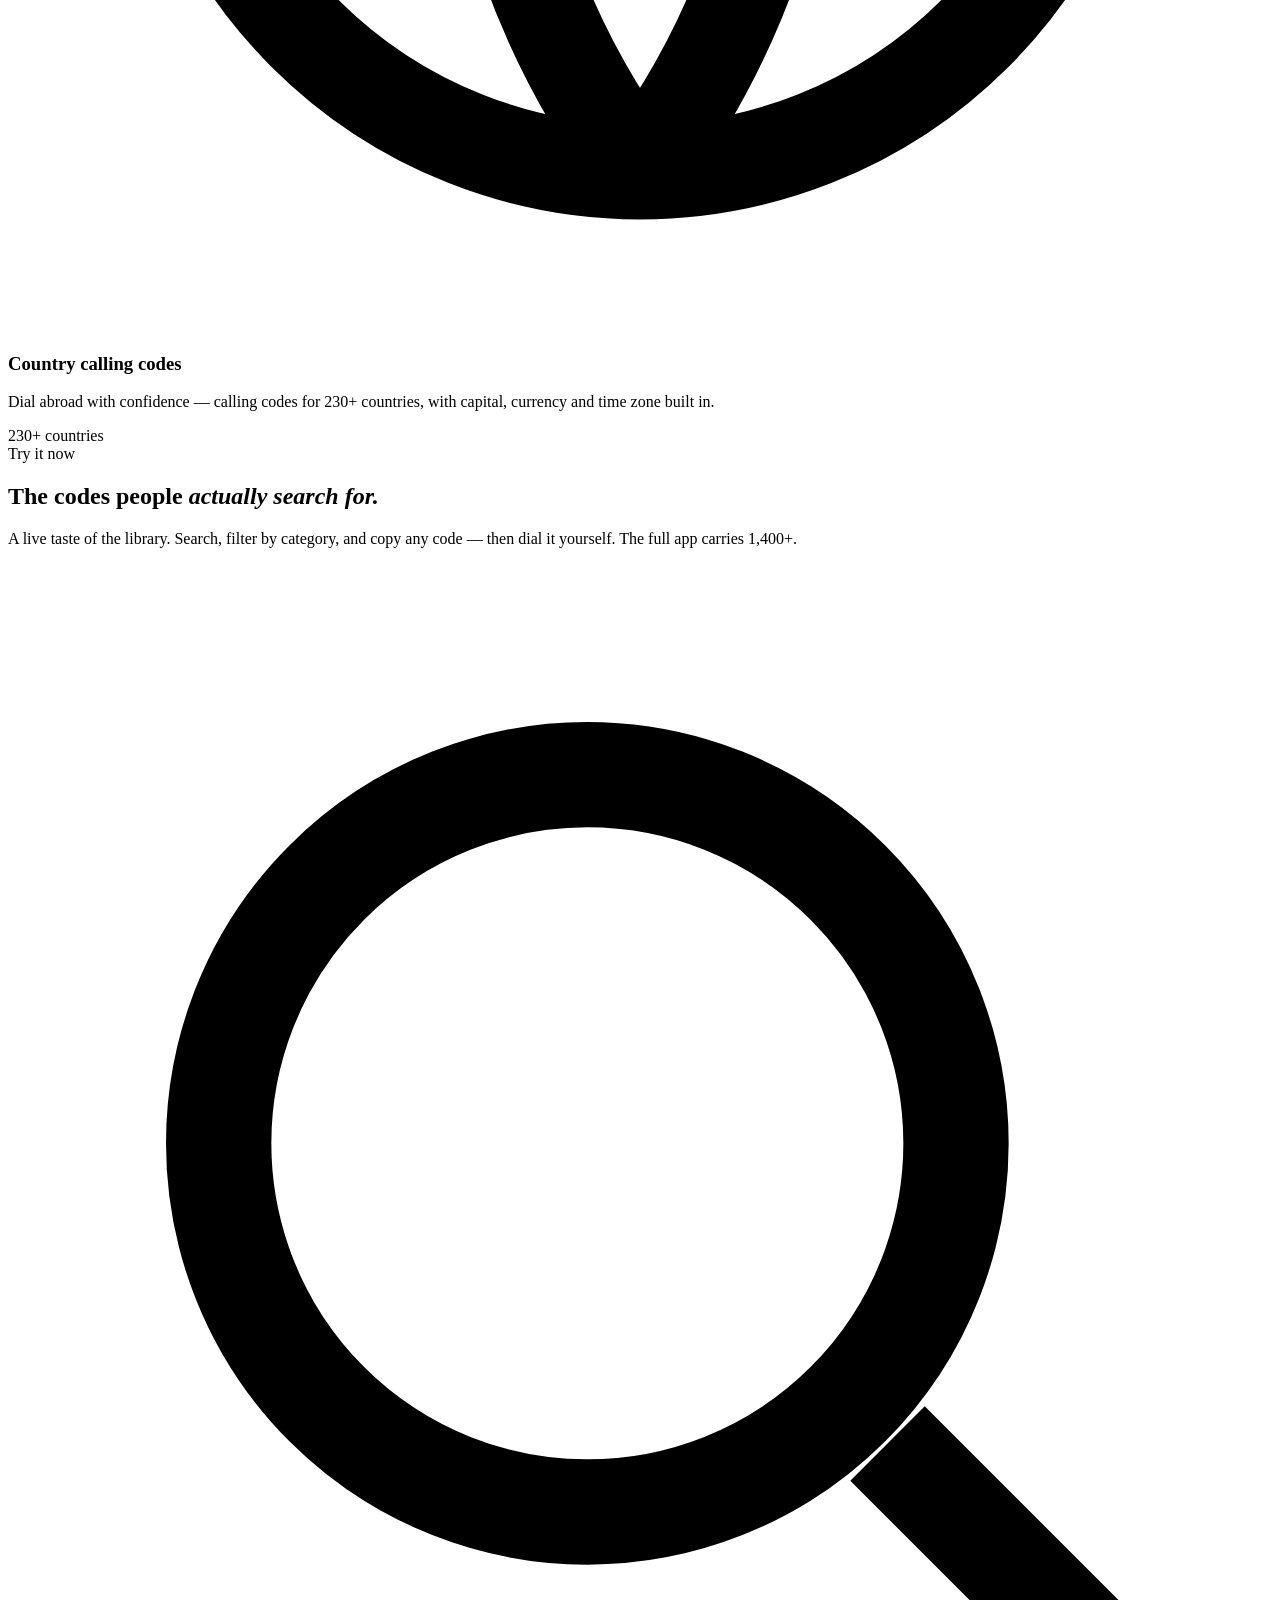
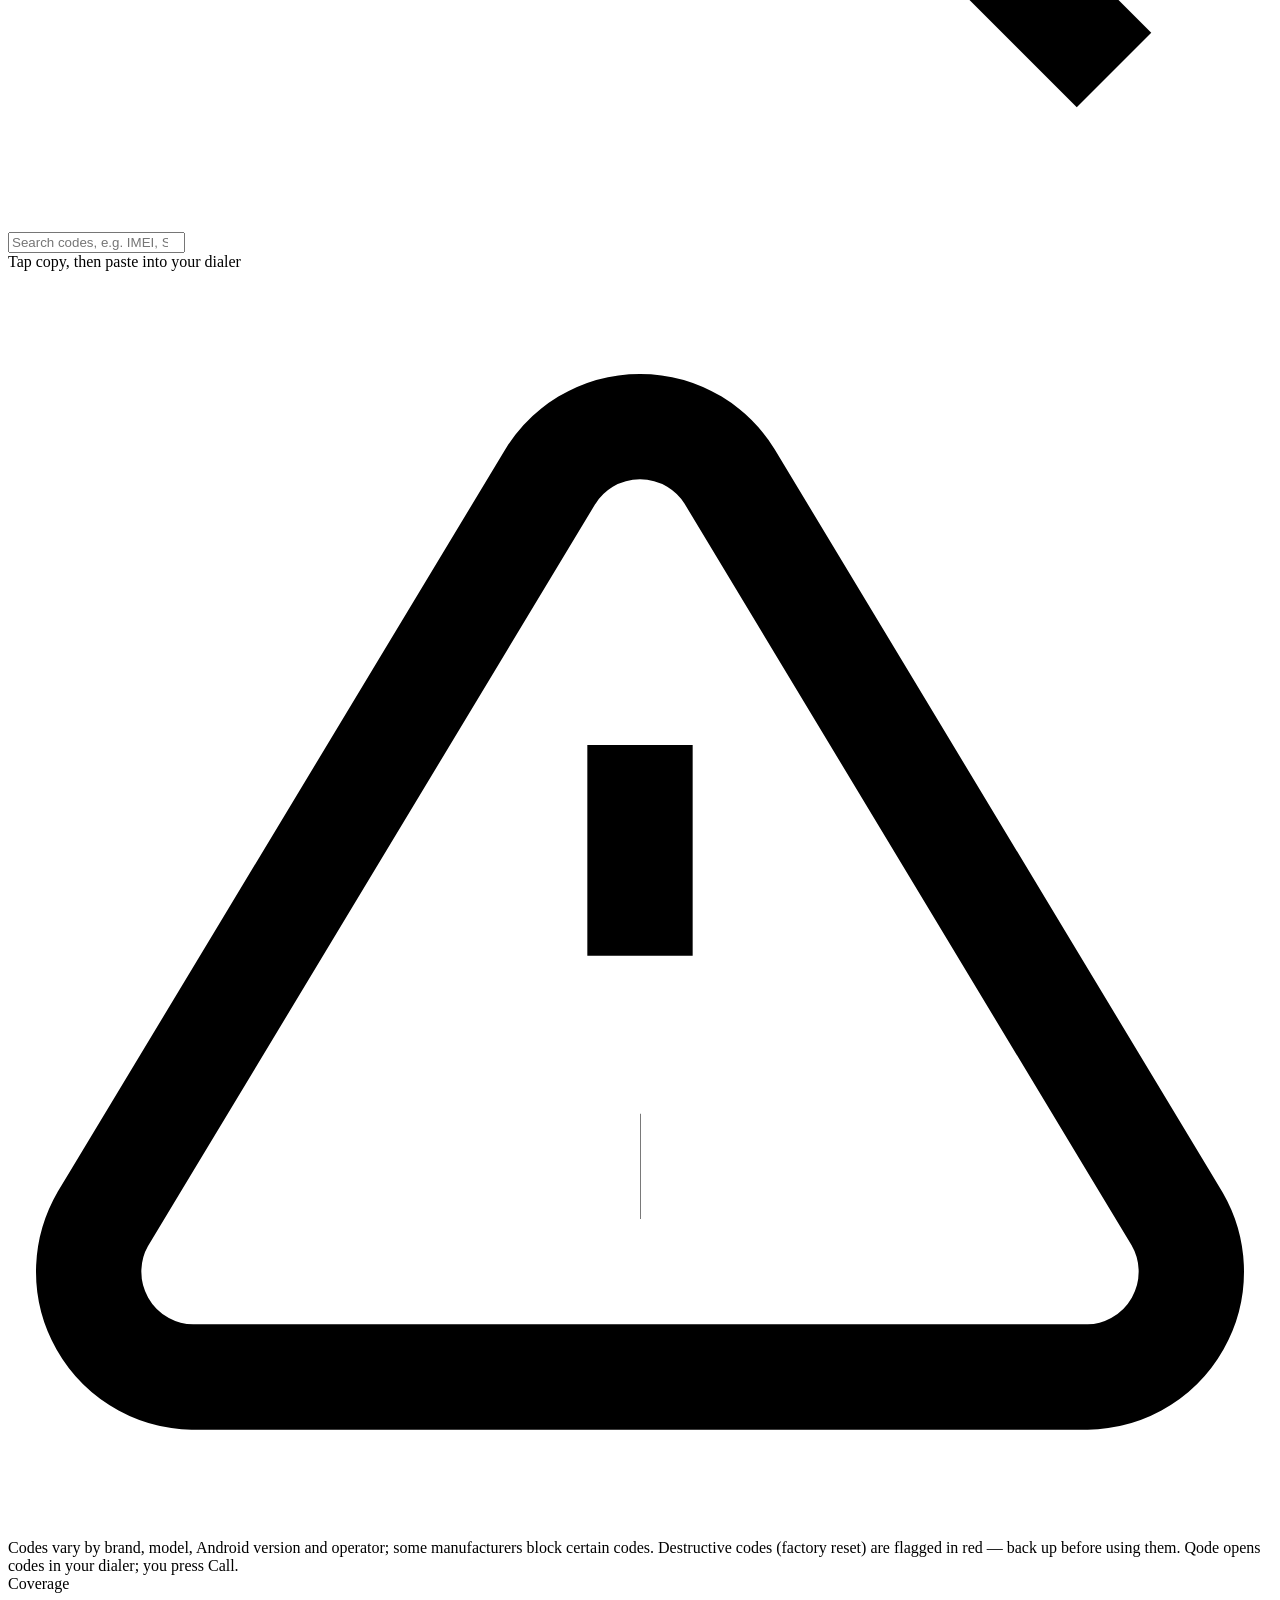
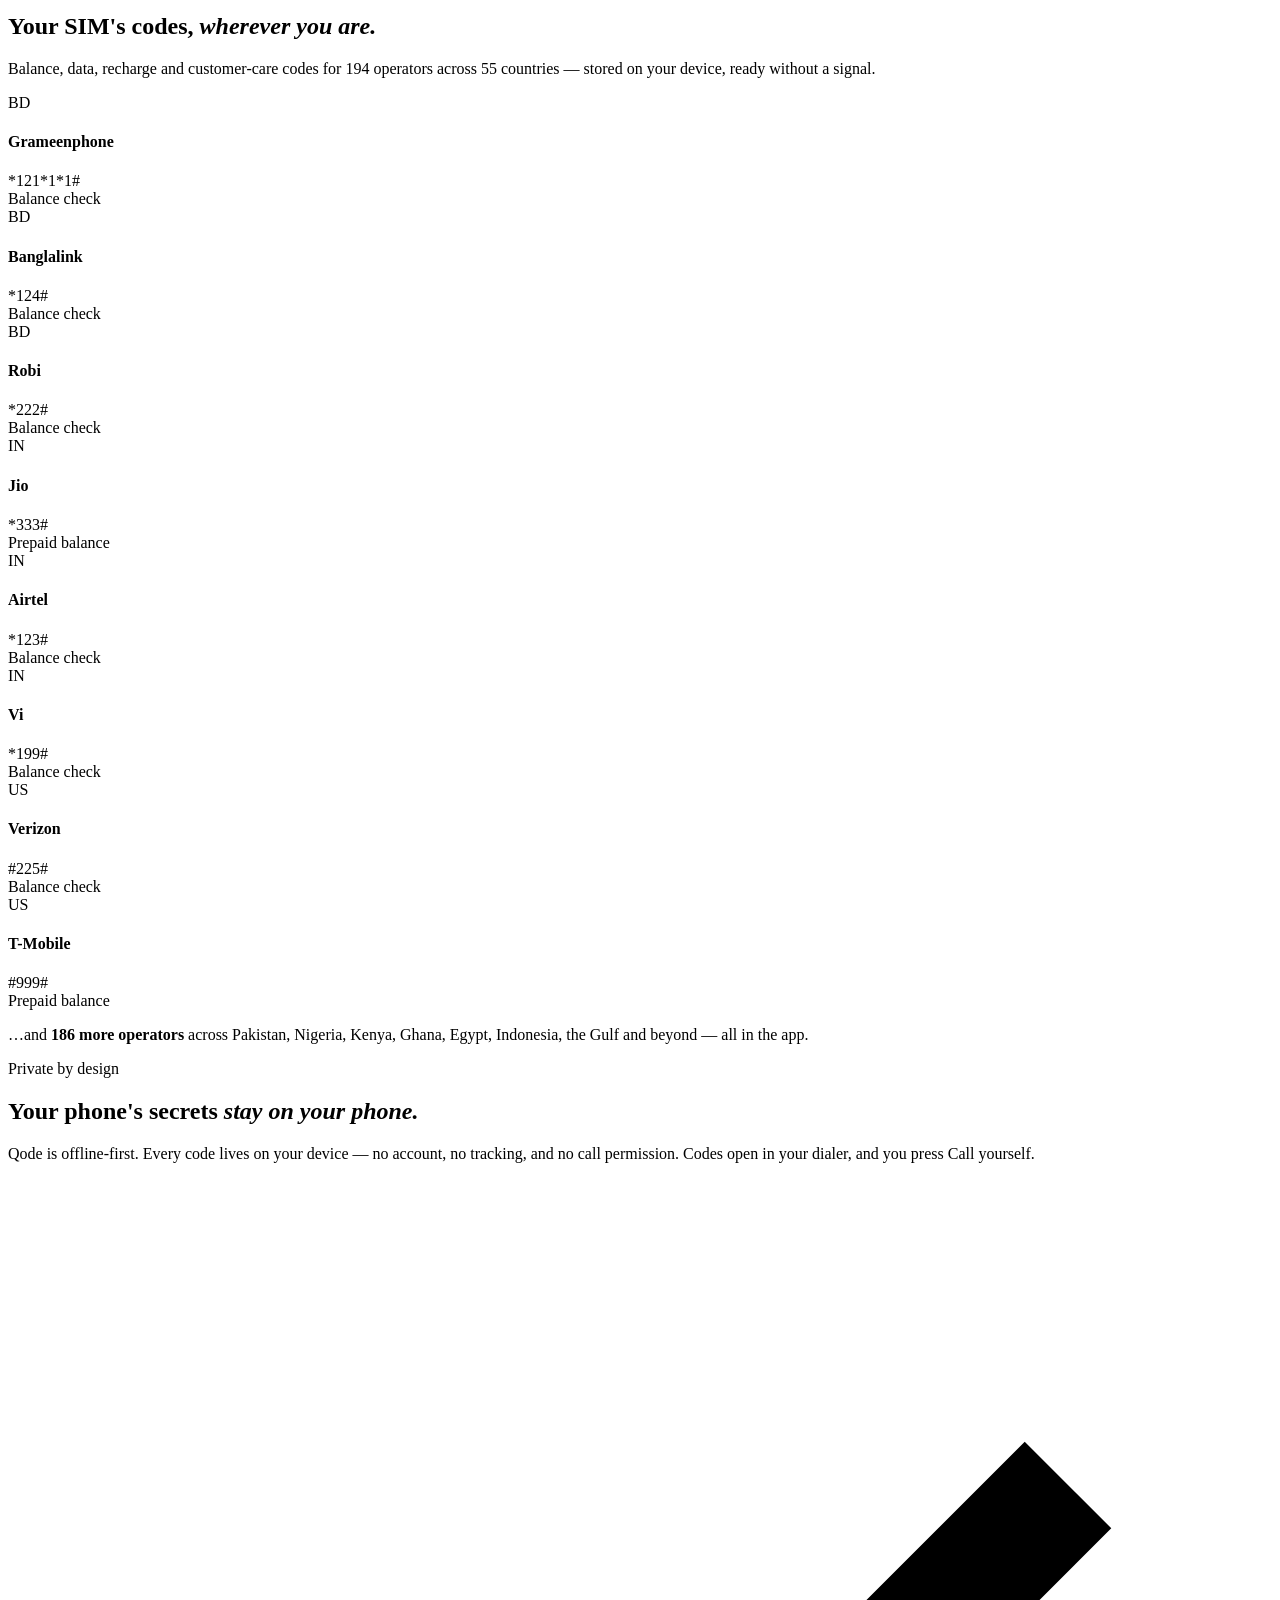
==== commit d0c65016: "Add files via upload" ====
--- a/index.html
+++ b/index.html
@@ -1,432 +1,345 @@
-
 <!DOCTYPE html>
 <html lang="en">
 <head>
-    <meta charset="UTF-8">
-    <meta name="viewport" content="width=device-width, initial-scale=1.0, maximum-scale=1.0, user-scalable=no">
-    <meta name="theme-color" content="#000000">
-
-    <title>Qode | Professional Android Device Intelligence</title>
-    <meta name="description" content="Access the world's most comprehensive database of Android secret codes and USSD protocols. 100% offline, privacy-first engineering.">
-
-    <link rel="preconnect" href="https://fonts.googleapis.com">
-    <link rel="preconnect" href="https://fonts.gstatic.com" crossorigin>
-    <link href="https://fonts.googleapis.com/css2?family=Plus+Jakarta+Sans:wght@300;400;500;600;700;800&family=Outfit:wght@600;700;800;900&display=swap" rel="stylesheet">
-
-    <style>
-        :root {
-            --bg: #000000;
-            --surface: #0a0a0a;
-            --surface-bright: #121212;
-            --primary: #ffffff;
-            --accent: #00f2ff;
-            --accent-glow: rgba(0, 242, 255, 0.4);
-            --text-main: #ffffff;
-            --text-dim: #94a3b8;
-            --border: rgba(255, 255, 255, 0.08);
-            --cubic: cubic-bezier(0.23, 1, 0.32, 1);
-        }
-
-        * { margin: 0; padding: 0; box-sizing: border-box; -webkit-tap-highlight-color: transparent; }
-        body {
-            font-family: 'Plus Jakarta Sans', sans-serif;
-            background-color: var(--bg);
-            color: var(--text-main);
-            line-height: 1.5;
-            -webkit-font-smoothing: antialiased;
-            overflow-x: hidden;
-        }
-
-        .container { max-width: 1200px; margin: 0 auto; padding: 0 40px; }
-
-        /* Header */
-        header {
-            height: 100px;
-            display: flex;
-            justify-content: space-between;
-            align-items: center;
-            border-bottom: 1px solid var(--border);
-        }
-
-        .brand {
-            display: flex;
-            align-items: center;
-            gap: 12px;
-            text-decoration: none;
-            color: #fff;
-            font-family: 'Outfit', sans-serif;
-            font-weight: 800;
-            font-size: 1.2rem;
-            letter-spacing: 1px;
-        }
-
-        .brand-pill {
-            background: #fff;
-            color: #000;
-            padding: 4px 10px;
-            border-radius: 6px;
-            font-size: 0.9rem;
-            font-weight: 900;
-        }
-
-        .support-link {
-            font-size: 0.75rem;
-            font-weight: 700;
-            letter-spacing: 1px;
-            color: var(--text-dim);
-            text-decoration: none;
-            padding: 8px 16px;
-            border: 1px solid var(--border);
-            border-radius: 100px;
-            transition: all 0.3s var(--cubic);
-        }
-        .support-link:hover { color: #fff; border-color: #fff; background: rgba(255,255,255,0.05); }
-
-        /* Hero Section */
-        .hero {
-            padding: 140px 0 100px;
-            display: grid;
-            grid-template-columns: 1.1fr 1fr;
-            gap: 80px;
-            align-items: center;
-        }
-
-        .badge-verified {
-            display: inline-flex;
-            align-items: center;
-            gap: 8px;
-            padding: 8px 16px;
-            background: rgba(0, 242, 255, 0.1);
-            color: var(--accent);
-            border-radius: 100px;
-            font-size: 12px;
-            font-weight: 800;
-            letter-spacing: 1px;
-            margin-bottom: 32px;
-            text-transform: uppercase;
-            border: 1px solid var(--accent-glow);
-        }
-
-        .hero h1 {
-            font-family: 'Outfit', sans-serif;
-            font-size: clamp(3.5rem, 9vw, 6rem);
-            font-weight: 900;
-            line-height: 0.85;
-            letter-spacing: -4px;
-            margin-bottom: 32px;
-        }
-
-        .hero p {
-            font-size: 1.25rem;
-            color: var(--text-dim);
-            max-width: 500px;
-            margin-bottom: 48px;
-        }
-
-        .btn-primary {
-            background: #fff;
-            color: #000;
-            padding: 20px 40px;
-            border-radius: 100px;
-            text-decoration: none;
-            font-weight: 800;
-            transition: all 0.3s var(--cubic);
-            box-shadow: 0 0 40px rgba(255,255,255,0.1);
-            display: inline-block;
-        }
-        .btn-primary:hover { transform: translateY(-5px); box-shadow: 0 10px 40px rgba(255,255,255,0.2); }
-
-        /* Modern Infinite Marquee */
-        .marquee-section {
-            padding: 80px 0;
-            border-top: 1px solid var(--border);
-            border-bottom: 1px solid var(--border);
-            margin-bottom: 120px;
-            overflow: hidden;
-            position: relative;
-        }
-
-        .marquee-section::before, .marquee-section::after {
-            content: "";
-            position: absolute;
-            top: 0; width: 200px; height: 100%;
-            z-index: 2; pointer-events: none;
-        }
-        .marquee-section::before { left: 0; background: linear-gradient(to right, var(--bg), transparent); }
-        .marquee-section::after { right: 0; background: linear-gradient(to left, var(--bg), transparent); }
-
-        .marquee-label {
-            font-size: 11px; font-weight: 800; color: #333;
-            text-transform: uppercase; letter-spacing: 3px;
-            margin-bottom: 40px; display: block; text-align: center;
-        }
-
-        .marquee-content {
-            display: flex;
-            gap: 80px;
-            animation: scroll 40s linear infinite;
-            width: max-content;
-        }
-
-        .marquee-content span {
-            font-family: 'Outfit', sans-serif;
-            font-weight: 700;
-            font-size: 1.2rem;
-            color: #fff;
-            opacity: 0.3;
-            letter-spacing: 2px;
-            white-space: nowrap;
-            transition: opacity 0.3s;
-        }
-        .marquee-content span:hover { opacity: 1; color: var(--accent); }
-
-        @keyframes scroll {
-            from { transform: translateX(0); }
-            to { transform: translateX(-50%); }
-        }
-
-        /* Smart Grid */
-        .grid {
-            display: grid;
-            grid-template-columns: repeat(3, 1fr);
-            gap: 20px;
-            margin-bottom: 120px;
-        }
-
-        .card {
-            background: var(--surface);
-            border: 1px solid var(--border);
-            padding: 50px;
-            border-radius: 40px;
-            transition: all 0.5s var(--cubic);
-        }
-        .card:hover { background: var(--surface-bright); border-color: #333; transform: scale(0.98); }
-
-        .card-icon { font-size: 2.5rem; margin-bottom: 32px; display: block; }
-        .card h3 { font-family: 'Outfit'; font-size: 1.8rem; margin-bottom: 16px; letter-spacing: -0.5px; }
-        .card p { color: var(--text-dim); font-size: 1rem; line-height: 1.6; }
-
-        /* Phone Display */
-        .phone-wrap {
-            position: relative;
-            width: 320px;
-            height: 640px;
-            background: #000;
-            border: 12px solid #141414;
-            border-radius: 54px;
-            margin: 0 auto;
-            box-shadow: 0 50px 100px -20px rgba(0,0,0,0.8), 0 0 20px rgba(255,255,255,0.05);
-            overflow: hidden;
-        }
-        .phone-screen {
-            position: absolute;
-            top: 0; left: 0; right: 0; bottom: 0;
-            background: #050505;
-            padding: 60px 24px;
-            text-align: center;
-        }
-        .phone-inner {
-            height: 100%;
-            border: 1px solid #111;
-            border-radius: 32px;
-            background: linear-gradient(180deg, #0a0a0a, #000);
-            display: flex;
-            flex-direction: column;
-            justify-content: center;
-            align-items: center;
-        }
-        .phone-notch {
-            position: absolute;
-            top: 0; left: 50%;
-            transform: translateX(-50%);
-            width: 120px; height: 32px;
-            background: #141414;
-            border-bottom-left-radius: 18px;
-            border-bottom-right-radius: 18px;
-            z-index: 10;
-        }
-
-        /* Proof Section */
-        .proof-box {
-            background: linear-gradient(135deg, #0a0a0a 0%, #050505 100%);
-            border: 1px solid var(--border);
-            border-radius: 48px;
-            padding: 80px;
-            text-align: center;
-            margin-bottom: 120px;
-            position: relative;
-            overflow: hidden;
-        }
-        .stat-grid { display: flex; justify-content: space-around; margin-top: 60px; }
-        .stat-item h4 { font-family: 'Outfit'; font-size: 4rem; font-weight: 900; margin-bottom: 8px; }
-        .stat-item span { color: var(--text-dim); font-weight: 700; text-transform: uppercase; font-size: 0.8rem; letter-spacing: 2px; }
-
-        .security {
-            padding: 60px;
-            background: rgba(255,255,255,0.02);
-            border-radius: 32px;
-            border: 1px solid var(--border);
-            margin-bottom: 120px;
-            text-align: center;
-        }
-        .security-text h3 { color: var(--accent); margin-bottom: 16px; font-family: 'Outfit'; font-size: 2rem; }
-        .security-text p { font-size: 1.1rem; color: #fff; font-weight: 500; }
-
-        footer {
-            padding: 100px 0 60px;
-            text-align: center;
-            border-top: 1px solid var(--border);
-        }
-        .f-links { display: flex; justify-content: center; gap: 40px; margin-bottom: 40px; }
-        .f-links a { color: var(--text-dim); text-decoration: none; font-size: 0.9rem; font-weight: 600; transition: color 0.3s; }
-        .f-links a:hover { color: #fff; }
-        .copy { font-size: 12px; color: #222; font-weight: 800; letter-spacing: 2px; }
-
-        @media (max-width: 1024px) {
-            .hero { grid-template-columns: 1fr; text-align: center; gap: 60px; }
-            .hero p { margin: 0 auto 48px; }
-            .grid { grid-template-columns: 1fr; }
-            .stat-grid { flex-direction: column; gap: 60px; }
-            .security { padding: 40px 24px; }
-        }
-    </style>
+  <meta charset="UTF-8">
+  <meta name="viewport" content="width=device-width, initial-scale=1.0">
+  <meta name="theme-color" content="#F5F2EA">
+  <title>Qode — Android Secret Codes & USSD, Offline</title>
+  <meta name="description" content="Qode is the offline almanac of Android secret codes: 1,400+ dial codes, IMEI check, hidden menus, hardware tests and USSD balance codes for 194 operators in 55 countries. No call permission. By Lipon Studio.">
+  <meta property="og:title" content="Qode — Android Secret Codes & USSD">
+  <meta property="og:description" content="1,400+ secret codes, IMEI check, hidden menus and USSD balance codes. 100% offline.">
+  <meta property="og:type" content="website">
+  <meta property="og:url" content="https://liponstudio.github.io/com.lipon.qode/">
+  <meta property="og:image" content="https://liponstudio.github.io/com.lipon.qode/assets/img/icon.png">
+  <link rel="icon" type="image/png" href="assets/img/icon.png">
+  <link rel="preconnect" href="https://fonts.googleapis.com">
+  <link rel="preconnect" href="https://fonts.gstatic.com" crossorigin>
+  <link href="https://fonts.googleapis.com/css2?family=Fraunces:ital,opsz,wght@0,9..144,400..600;1,9..144,400..600&family=Plus+Jakarta+Sans:wght@400;500;600;700;800&family=JetBrains+Mono:wght@400;500;700&display=swap" rel="stylesheet">
+  <link rel="stylesheet" href="assets/css/site.css">
 </head>
 <body>
-
+  <div class="ambient"></div>
+  <div class="grain"></div>
+
+  <!-- ============ NAV ============ -->
+  <header class="nav">
     <div class="container">
-        <header>
-            <a href="https://liponstudio.github.io/" class="brand">
-                <span class="brand-pill">Q</span> QODE
+      <a class="brand" href="#top" aria-label="Qode home">
+        <img src="assets/img/icon.png" alt="Qode icon">
+        <span class="word">QODE</span>
+      </a>
+      <nav aria-label="Primary">
+        <ul class="nav-links">
+          <li><a href="#features">Features</a></li>
+          <li><a href="#library">Code library</a></li>
+          <li><a href="#operators">Operators</a></li>
+          <li><a href="#privacy">Privacy</a></li>
+          <li><a href="terms.html">Terms</a></li>
+        </ul>
+      </nav>
+      <div class="nav-cta">
+        <a class="btn btn-primary" href="https://play.google.com/store/apps/details?id=com.lipon.qode" target="_blank" rel="noopener">
+          <svg viewBox="0 0 24 24" fill="currentColor"><path d="M3.6 2.3 13.5 12 3.6 21.7c-.4-.2-.6-.6-.6-1.1V3.4c0-.5.2-.9.6-1.1Zm11.3 8.3 2.5-2.5-11.6-6.4 9.1 8.9Zm0 2.8-9.1 8.9 11.6-6.4-2.5-2.5Zm5.1-1.4c.6.3.6 1.3 0 1.6l-2.6 1.5-2.8-2.3 2.8-2.3 2.6 1.5Z"/></svg>
+          Get the app
+        </a>
+        <button class="nav-toggle" aria-label="Menu" aria-expanded="false"><span></span><span></span><span></span></button>
+      </div>
+    </div>
+  </header>
+  <div class="mobile-menu">
+    <a href="#features">Features</a>
+    <a href="#library">Code library</a>
+    <a href="#operators">Operators</a>
+    <a href="#privacy">Privacy</a>
+    <a href="terms.html">Terms of Service</a>
+    <a href="privacy_policy.html">Privacy Policy</a>
+    <a class="btn btn-primary" href="https://play.google.com/store/apps/details?id=com.lipon.qode" target="_blank" rel="noopener">Get the app</a>
+  </div>
+
+  <main id="top">
+    <!-- ============ HERO ============ -->
+    <section class="hero">
+      <div class="container">
+        <div class="hero-copy">
+          <span class="eyebrow reveal">The dial-code almanac</span>
+          <h1 class="reveal" data-d="1">Every <i>secret code</i><br>for your Android.</h1>
+          <p class="lede reveal" data-d="2">1,400+ dial codes, hidden menus, hardware tests and USSD balance codes — explained in plain language, all offline, in one tiny app.</p>
+          <div class="hero-actions reveal" data-d="3">
+            <a class="btn btn-teal" href="https://play.google.com/store/apps/details?id=com.lipon.qode" target="_blank" rel="noopener">
+              <svg viewBox="0 0 24 24" fill="currentColor"><path d="M3.6 2.3 13.5 12 3.6 21.7c-.4-.2-.6-.6-.6-1.1V3.4c0-.5.2-.9.6-1.1Zm11.3 8.3 2.5-2.5-11.6-6.4 9.1 8.9Zm0 2.8-9.1 8.9 11.6-6.4-2.5-2.5Zm5.1-1.4c.6.3.6 1.3 0 1.6l-2.6 1.5-2.8-2.3 2.8-2.3 2.6 1.5Z"/></svg>
+              Get it on Google Play
             </a>
-            <a href="mailto:liponstudio.dev@gmail.com" class="support-link">SUPPORT</a>
-        </header>
-
-        <section class="hero">
-            <div class="hero-content">
-                <div class="badge-verified">✓ PLAY PROTECT CERTIFIED</div>
-                <h1>Absolute <br> Authority.</h1>
-                <p>Access the definitive master-database of Android system intelligence, secret codes, and USSD protocols. Engineered for the 1%.</p>
-                <a href="https://play.google.com/store/apps/details?id=com.lipon.qode" class="btn-primary">GET THE APP</a>
-            </div>
-
-            <div class="phone-wrap">
-                <div class="phone-notch"></div>
-                <div class="phone-screen">
-                    <div class="phone-inner">
-                        <div style="font-family: 'Outfit'; font-weight: 900; font-size: 2.5rem; color: #fff;">QODE</div>
-                        <div style="width: 40px; height: 40px; background: var(--accent); border-radius: 12px; margin-top: 20px; box-shadow: 0 0 20px var(--accent-glow);"></div>
-                    </div>
-                </div>
-            </div>
-        </section>
-
-        <div class="marquee-section">
-            <span class="marquee-label">Full Compatibility Across Ecosystems</span>
-            <div class="marquee-content">
-                <!-- First set -->
-                <span>SAMSUNG</span>
-                <span>GOOGLE PIXEL</span>
-                <span>ONEPLUS</span>
-                <span>MOTOROLA</span>
-                <span>LG</span>
-                <span>NOKIA</span>
-                <span>XIAOMI</span>
-                <span>HUAWEI</span>
-                <span>OPPO</span>
-                <span>VIVO</span>
-                <span>REALME</span>
-                <span>LENOVO</span>
-                <span>SONY XPERIA</span>
-                <span>ASUS ZENFONE</span>
-                <span>HTC</span>
-                <span>HONOR</span>
-                <span>INFINIX</span>
-                <span>TECNO</span>
-                <span>SYMPHONY</span>
-                <span>WALTON</span>
-                <span>MICROMAX</span>
-                <!-- Duplicate for seamless scroll -->
-                <span>SAMSUNG</span>
-                <span>GOOGLE PIXEL</span>
-                <span>ONEPLUS</span>
-                <span>MOTOROLA</span>
-                <span>LG</span>
-                <span>NOKIA</span>
-                <span>XIAOMI</span>
-                <span>HUAWEI</span>
-                <span>OPPO</span>
-                <span>VIVO</span>
-                <span>REALME</span>
-                <span>LENOVO</span>
-                <span>SONY XPERIA</span>
-                <span>ASUS ZENFONE</span>
-                <span>HTC</span>
-                <span>HONOR</span>
-                <span>INFINIX</span>
-                <span>TECNO</span>
-                <span>SYMPHONY</span>
-                <span>WALTON</span>
-                <span>MICROMAX</span>
-            </div>
-        </div>
-
-        <section class="grid">
-            <div class="card">
-                <span class="card-icon">⚡</span>
-                <h3>Deep Access</h3>
-                <p>Unlock hidden engineering menus and diagnostic protocols built into the Android kernel by manufacturers.</p>
-            </div>
-            <div class="card">
-                <span class="card-icon">🌍</span>
-                <h3>Global USSD</h3>
-                <p>The world's largest offline directory of SIM service codes for 194+ operators in 55+ countries.</p>
-            </div>
-            <div class="card">
-                <span class="card-icon">🛡️</span>
-                <h3>Zero Latency</h3>
-                <p>Optimized Caching and local databases ensure instant access without requiring an internet connection.</p>
-            </div>
-        </section>
-
-        <div class="proof-box">
-            <h2>The Data Behind the Intelligence</h2>
-            <div class="stat-grid">
-                <div class="stat-item">
-                    <h4>3,000+</h4>
-                    <span>Secret Codes</span>
-                </div>
-                <div class="stat-item">
-                    <h4>194</h4>
-                    <span>Global Operators</span>
-                </div>
-                <div class="stat-item">
-                    <h4>100%</h4>
-                    <span>Offline Reliability</span>
-                </div>
-            </div>
-        </div>
-
-        <div class="security">
-            <div class="security-text">
-                <h3>Sovereign Privacy</h3>
-                <p>Zero-Knowledge Architecture: Your data never leaves your hardware. No accounts, no tracking, no exceptions.</p>
-            </div>
-        </div>
-
-        <div align="center">
-          <a href="https://lookingfortools.com/projects/qode-secret-codes-ussd?utm_source=badge" target="_blank" rel="noopener noreferrer"><img src="https://lookingfortools.com/lookingfortools/images/badges/featured-on-light.svg" alt="Featured on Looking For Tools" height="44"></a>
-          <a href="https://smolsaas.com/projects/qode-secret-codes-ussd?utm_source=badge" target="_blank" rel="noopener noreferrer"><img src="https://smolsaas.com/smolsaas/images/badges/featured-on-light.svg" alt="Featured on Smol Saas" height="44"></a>
-        </div>
-
-        <footer>
-            <div class="f-links">
-                <a href="https://liponstudio.github.io/">LIPON STUDIO</a>
-                <a href="privacy_policy.html">PRIVACY</a>
-                <a href="app-ads.txt">ADS.TXT</a>
-            </div>
-            <p class="copy">QODE BY LIPON STUDIO &copy; 2026 &bull; BUILT FOR THE POWER USER</p>
-        </footer>
+            <a class="btn btn-ghost" href="#library">Browse the codes</a>
+          </div>
+          <div class="hero-trust reveal" data-d="4">
+            <span class="chip"><span class="dot"></span>100% offline</span>
+            <span class="chip"><span class="dot"></span>No call permission</span>
+            <span class="chip"><span class="dot"></span>Under 7 MB</span>
+          </div>
+        </div>
+        <div class="hero-visual reveal" data-d="2">
+          <div class="hero-glow"></div>
+          <div class="device">
+            <div class="screen"><img src="assets/img/screen-home-dark.png" alt="Qode app home screen"></div>
+            <div class="punch"></div>
+          </div>
+          <div class="code-card cc-1">
+            <button class="cc-copy" data-code="*#06#" aria-label="Copy code"><svg viewBox="0 0 24 24" fill="none" stroke="currentColor" stroke-width="2"><rect x="9" y="9" width="13" height="13" rx="2"/><path d="M5 15H4a2 2 0 0 1-2-2V4a2 2 0 0 1 2-2h9a2 2 0 0 1 2 2v1"/></svg></button>
+            <div class="cc-label">IMEI check</div>
+            <div class="cc-code">*#06#</div>
+            <div class="cc-desc">Works on any phone</div>
+          </div>
+          <div class="code-card cc-2">
+            <button class="cc-copy" data-code="*121*1*1#" aria-label="Copy code"><svg viewBox="0 0 24 24" fill="none" stroke="currentColor" stroke-width="2"><rect x="9" y="9" width="13" height="13" rx="2"/><path d="M5 15H4a2 2 0 0 1-2-2V4a2 2 0 0 1 2-2h9a2 2 0 0 1 2 2v1"/></svg></button>
+            <div class="cc-label">Grameenphone</div>
+            <div class="cc-code">*121*1*1#</div>
+            <div class="cc-desc">Balance in two taps</div>
+          </div>
+        </div>
+      </div>
+    </section>
+
+    <!-- ============ MARQUEE ============ -->
+    <div class="marquee" aria-label="Supported brands">
+      <div class="marquee-label">Codes matched to every major brand</div>
+      <div class="marquee-track" id="marquee">
+        <span>Samsung</span><span>Google Pixel</span><span>Xiaomi</span><span>OnePlus</span><span>Motorola</span><span>Oppo</span><span>Vivo</span><span>Realme</span><span>Huawei</span><span>Honor</span><span>Nokia</span><span>LG</span><span>Sony</span><span>Infinix</span><span>Tecno</span><span>Lenovo</span><span>Asus</span><span>HTC</span>
+      </div>
     </div>
 
+    <!-- ============ STATS ============ -->
+    <section class="section">
+      <div class="container">
+        <div class="stats reveal">
+          <div class="stat"><div class="num"><span data-count="1400" data-suffix="+">0</span></div><div class="lbl">Secret codes</div></div>
+          <div class="stat"><div class="num"><span data-count="194">0</span></div><div class="lbl">Mobile operators</div></div>
+          <div class="stat"><div class="num"><span data-count="55">0</span></div><div class="lbl">Countries covered</div></div>
+          <div class="stat"><div class="num"><em><span data-count="100" data-suffix="%">0</span></em></div><div class="lbl">Offline</div></div>
+        </div>
+      </div>
+    </section>
+
+    <!-- ============ FEATURES ============ -->
+    <section class="section" id="features">
+      <div class="container">
+        <div class="section-head reveal">
+          <span class="eyebrow">What's inside</span>
+          <h2>A complete toolkit, <i>not a code dump.</i></h2>
+          <p>Every code is explained before you dial, organised by what you're actually trying to do — check a phone, test hardware, or read your balance.</p>
+        </div>
+        <div class="bento">
+          <article class="fcard wide reveal">
+            <div class="corner"></div>
+            <div class="ic"><svg viewBox="0 0 24 24" fill="none" stroke="currentColor" stroke-width="1.8"><rect x="5" y="2" width="14" height="20" rx="3"/><path d="M11 18h2"/></svg></div>
+            <h3>Secret codes for every brand</h3>
+            <p>Samsung service mode, Xiaomi hardware tests, Pixel, OnePlus engineering mode and 12 more brands — each code matched to your phone and explained in plain language.</p>
+            <div class="meta">Samsung · Xiaomi · Pixel · OnePlus · +14</div>
+          </article>
+          <article class="fcard reveal" data-d="1">
+            <div class="corner"></div>
+            <div class="ic"><svg viewBox="0 0 24 24" fill="none" stroke="currentColor" stroke-width="1.8"><path d="M4 7V4h16v3M9 20h6M12 4v16"/></svg></div>
+            <h3>IMEI &amp; the essentials</h3>
+            <p>*#06#, SAR value, phone info and the codes people search for most — one tap to open them in your dialer.</p>
+            <div class="meta">*#06# · *#07# · *#*#4636#*#*</div>
+          </article>
+          <article class="fcard reveal" data-d="2">
+            <div class="corner"></div>
+            <div class="ic"><svg viewBox="0 0 24 24" fill="none" stroke="currentColor" stroke-width="1.8"><path d="M2 12h4l3-8 4 16 3-8h6"/></svg></div>
+            <h3>Test a used phone</h3>
+            <p>Run the same checks technicians use — display, battery, sensors, speaker, camera — before you pay for a second-hand device.</p>
+            <div class="meta">A technician's checklist</div>
+          </article>
+          <article class="fcard dark tall reveal">
+            <div class="corner"></div>
+            <div class="ic"><svg viewBox="0 0 24 24" fill="none" stroke="currentColor" stroke-width="1.8"><path d="M5 12.55a11 11 0 0 1 14 0M8.5 16a6 6 0 0 1 7 0M12 20h.01M2 8.82a15 15 0 0 1 20 0"/></svg></div>
+            <h3>USSD balance &amp; data codes</h3>
+            <p>Stop searching the web for a balance code. Qode lists balance, data, recharge and care codes for 194 operators in 55 countries — in two taps, even without internet.</p>
+            <div class="meta">Grameenphone · Jio · Airtel · Vi · +190</div>
+          </article>
+          <article class="fcard reveal" data-d="1">
+            <div class="corner"></div>
+            <div class="ic"><svg viewBox="0 0 24 24" fill="none" stroke="currentColor" stroke-width="1.8"><circle cx="12" cy="12" r="9"/><path d="M12 7v5l3 3"/></svg></div>
+            <h3>135+ Android tips</h3>
+            <p>Battery, privacy and performance tricks written for humans — organised by topic, no jargon.</p>
+            <div class="meta">Battery · Privacy · Performance</div>
+          </article>
+          <article class="fcard reveal" data-d="2">
+            <div class="corner"></div>
+            <div class="ic"><svg viewBox="0 0 24 24" fill="none" stroke="currentColor" stroke-width="1.8"><circle cx="12" cy="12" r="9"/><path d="M3 12h18M12 3a15 15 0 0 1 0 18M12 3a15 15 0 0 0 0 18"/></svg></div>
+            <h3>Country calling codes</h3>
+            <p>Dial abroad with confidence — calling codes for 230+ countries, with capital, currency and time zone built in.</p>
+            <div class="meta">230+ countries</div>
+          </article>
+        </div>
+      </div>
+    </section>
+
+    <!-- ============ CODE LIBRARY (signature) ============ -->
+    <section class="section library" id="library">
+      <div class="container">
+        <div class="section-head reveal">
+          <span class="eyebrow">Try it now</span>
+          <h2>The codes people <i>actually search for.</i></h2>
+          <p>A live taste of the library. Search, filter by category, and copy any code — then dial it yourself. The full app carries 1,400+.</p>
+        </div>
+        <div class="lib-shell reveal" data-d="1">
+          <div class="lib-toolbar">
+            <div class="lib-search">
+              <svg viewBox="0 0 24 24" fill="none" stroke="currentColor" stroke-width="2"><circle cx="11" cy="11" r="7"/><path d="m21 21-4.3-4.3"/></svg>
+              <input id="lib-search" type="search" placeholder="Search codes, e.g. IMEI, Samsung, balance…" aria-label="Search codes">
+            </div>
+            <div class="lib-tabs" id="lib-tabs" role="tablist" aria-label="Code categories"></div>
+          </div>
+          <div class="lib-meta"><span class="count" id="lib-count"></span><span>Tap copy, then paste into your dialer</span></div>
+          <div class="lib-list" id="lib-list" aria-live="polite"></div>
+          <div class="lib-foot">
+            <svg viewBox="0 0 24 24" fill="none" stroke="currentColor" stroke-width="2"><path d="M12 9v4m0 4h.01M10.3 3.9 1.8 18a2 2 0 0 0 1.7 3h17a2 2 0 0 0 1.7-3L13.7 3.9a2 2 0 0 0-3.4 0Z"/></svg>
+            <span>Codes vary by brand, model, Android version and operator; some manufacturers block certain codes. Destructive codes (factory reset) are flagged in red — back up before using them. Qode opens codes in your dialer; you press Call.</span>
+          </div>
+        </div>
+      </div>
+    </section>
+
+    <!-- ============ OPERATORS ============ -->
+    <section class="section" id="operators">
+      <div class="container">
+        <div class="section-head reveal">
+          <span class="eyebrow">Coverage</span>
+          <h2>Your SIM's codes, <i>wherever you are.</i></h2>
+          <p>Balance, data, recharge and customer-care codes for 194 operators across 55 countries — stored on your device, ready without a signal.</p>
+        </div>
+        <div class="op-grid">
+          <div class="op-card reveal"><span class="chip"><span class="dot"></span>BD</span><h4>Grameenphone</h4><div class="op-code">*121*1*1#</div><div class="op-lbl">Balance check</div></div>
+          <div class="op-card reveal" data-d="1"><span class="chip"><span class="dot"></span>BD</span><h4>Banglalink</h4><div class="op-code">*124#</div><div class="op-lbl">Balance check</div></div>
+          <div class="op-card reveal" data-d="2"><span class="chip"><span class="dot"></span>BD</span><h4>Robi</h4><div class="op-code">*222#</div><div class="op-lbl">Balance check</div></div>
+          <div class="op-card reveal" data-d="3"><span class="chip"><span class="dot"></span>IN</span><h4>Jio</h4><div class="op-code">*333#</div><div class="op-lbl">Prepaid balance</div></div>
+          <div class="op-card reveal"><span class="chip"><span class="dot"></span>IN</span><h4>Airtel</h4><div class="op-code">*123#</div><div class="op-lbl">Balance check</div></div>
+          <div class="op-card reveal" data-d="1"><span class="chip"><span class="dot"></span>IN</span><h4>Vi</h4><div class="op-code">*199#</div><div class="op-lbl">Balance check</div></div>
+          <div class="op-card reveal" data-d="2"><span class="chip"><span class="dot"></span>US</span><h4>Verizon</h4><div class="op-code">#225#</div><div class="op-lbl">Balance check</div></div>
+          <div class="op-card reveal" data-d="3"><span class="chip"><span class="dot"></span>US</span><h4>T-Mobile</h4><div class="op-code">#999#</div><div class="op-lbl">Prepaid balance</div></div>
+        </div>
+        <p class="op-more reveal">…and <b>186 more operators</b> across Pakistan, Nigeria, Kenya, Ghana, Egypt, Indonesia, the Gulf and beyond — all in the app.</p>
+      </div>
+    </section>
+
+    <!-- ============ PRIVACY ============ -->
+    <section class="section" id="privacy">
+      <div class="container">
+        <div class="privacy-split">
+          <div class="privacy-copy reveal">
+            <span class="eyebrow">Private by design</span>
+            <h2>Your phone's secrets <i>stay on your phone.</i></h2>
+            <p>Qode is offline-first. Every code lives on your device — no account, no tracking, and no call permission. Codes open in your dialer, and you press Call yourself.</p>
+            <ul class="privacy-list">
+              <li><span class="tick"><svg viewBox="0 0 24 24" fill="none" stroke="currentColor" stroke-width="2.4"><path d="M20 6 9 17l-5-5"/></svg></span>Works fully offline — every code is bundled locally</li>
+              <li><span class="tick"><svg viewBox="0 0 24 24" fill="none" stroke="currentColor" stroke-width="2.4"><path d="M20 6 9 17l-5-5"/></svg></span>No call, SMS or contact permissions</li>
+              <li><span class="tick"><svg viewBox="0 0 24 24" fill="none" stroke="currentColor" stroke-width="2.4"><path d="M20 6 9 17l-5-5"/></svg></span>Destructive codes clearly flagged with a warning</li>
+              <li><span class="tick"><svg viewBox="0 0 24 24" fill="none" stroke="currentColor" stroke-width="2.4"><path d="M20 6 9 17l-5-5"/></svg></span>One optional purchase removes ads forever</li>
+            </ul>
+            <div class="hero-actions" style="margin-top:32px">
+              <a class="btn btn-ghost" href="privacy_policy.html">Read the privacy policy</a>
+            </div>
+          </div>
+          <div class="privacy-visual reveal" data-d="1">
+            <div class="hero-glow"></div>
+            <div class="device">
+              <div class="screen"><img src="assets/img/screen-home-light.png" alt="Qode app in sepia light theme"></div>
+              <div class="punch"></div>
+            </div>
+            <div class="privacy-badge">
+              <div class="pb-ic"><svg viewBox="0 0 24 24" fill="none" stroke="currentColor" stroke-width="1.8"><path d="M12 22s8-4 8-10V5l-8-3-8 3v7c0 6 8 10 8 10Z"/></svg></div>
+              <div><div class="pb-t">Zero-knowledge</div><div class="pb-s">Data never leaves your device</div></div>
+            </div>
+          </div>
+        </div>
+      </div>
+    </section>
+
+    <!-- ============ USED-PHONE CHECKLIST ============ -->
+    <section class="section">
+      <div class="container">
+        <div class="section-head reveal">
+          <span class="eyebrow">Buy smart</span>
+          <h2>Buying a used phone? <i>Test it first.</i></h2>
+          <p>Three checks, in order, before you hand over any money. Qode turns a long list of hidden codes into a simple checklist.</p>
+        </div>
+        <div class="checklist">
+          <div class="step reveal"><div class="step-n"></div><h3>Verify identity</h3><p>Confirm the IMEI matches the box and the seller's receipt, and check the SAR value.</p><span class="step-code">*#06#</span></div>
+          <div class="step reveal" data-d="1"><div class="step-n"></div><h3>Test the hardware</h3><p>Run the manufacturer's test menu — screen, touch, speaker, sensors and vibration.</p><span class="step-code">*#0*#</span></div>
+          <div class="step reveal" data-d="2"><div class="step-n"></div><h3>Read battery &amp; stats</h3><p>Inspect battery health, usage statistics and network info before you commit.</p><span class="step-code">*#*#4636#*#*</span></div>
+        </div>
+      </div>
+    </section>
+
+    <!-- ============ CTA ============ -->
+    <section class="section">
+      <div class="container">
+        <div class="cta-band reveal">
+          <div class="cta-inner">
+            <div>
+              <span class="eyebrow">Free on Google Play</span>
+              <h2>Know your phone <i>inside out.</i></h2>
+              <p>Join the power users who keep every useful dial code in their pocket. Small, fast, offline — and free to start.</p>
+              <div class="cta-actions">
+                <a class="btn btn-play" href="https://play.google.com/store/apps/details?id=com.lipon.qode" target="_blank" rel="noopener">
+                  <svg viewBox="0 0 24 24" fill="currentColor"><path d="M3.6 2.3 13.5 12 3.6 21.7c-.4-.2-.6-.6-.6-1.1V3.4c0-.5.2-.9.6-1.1Zm11.3 8.3 2.5-2.5-11.6-6.4 9.1 8.9Zm0 2.8-9.1 8.9 11.6-6.4-2.5-2.5Zm5.1-1.4c.6.3.6 1.3 0 1.6l-2.6 1.5-2.8-2.3 2.8-2.3 2.6 1.5Z"/></svg>
+                  Get it on Google Play
+                </a>
+                <a class="btn btn-line" href="terms.html">Read the terms</a>
+              </div>
+            </div>
+            <div class="cta-side">
+              <div class="cta-fact"><span class="cf-ic"><svg viewBox="0 0 24 24" fill="none" stroke="currentColor" stroke-width="1.8"><path d="M5 12.55a11 11 0 0 1 14 0M8.5 16a6 6 0 0 1 7 0M12 20h.01M2 8.82a15 15 0 0 1 20 0"/></svg></span><div><div class="cf-t">Works without internet</div><div class="cf-s">Every code stored on-device</div></div></div>
+              <div class="cta-fact"><span class="cf-ic"><svg viewBox="0 0 24 24" fill="none" stroke="currentColor" stroke-width="1.8"><path d="M12 22s8-4 8-10V5l-8-3-8 3v7c0 6 8 10 8 10Z"/></svg></span><div><div class="cf-t">No call permission</div><div class="cf-s">You press Call, always</div></div></div>
+              <div class="cta-fact"><span class="cf-ic"><svg viewBox="0 0 24 24" fill="none" stroke="currentColor" stroke-width="1.8"><path d="M20 6 9 17l-5-5"/></svg></span><div><div class="cf-t">Remove ads once</div><div class="cf-s">A single optional purchase</div></div></div>
+            </div>
+          </div>
+        </div>
+      </div>
+    </section>
+  </main>
+
+  <!-- ============ FOOTER ============ -->
+  <footer class="footer">
+    <div class="container">
+      <div class="footer-top">
+        <div>
+          <a class="brand" href="#top"><img src="assets/img/icon.png" alt="Qode icon"><span class="word">QODE</span></a>
+          <p class="f-tag">The offline almanac of Android secret codes &amp; USSD. Built for the power user.</p>
+        </div>
+        <div class="footer-cols">
+          <div class="footer-col">
+            <h5>Product</h5>
+            <a href="#features">Features</a>
+            <a href="#library">Code library</a>
+            <a href="#operators">Operators</a>
+            <a href="https://play.google.com/store/apps/details?id=com.lipon.qode" target="_blank" rel="noopener">Google Play</a>
+          </div>
+          <div class="footer-col">
+            <h5>Legal</h5>
+            <a href="terms.html">Terms of Service</a>
+            <a href="privacy_policy.html">Privacy Policy</a>
+            <a href="https://qode-app.blogspot.com/app-ads.txt" target="_blank" rel="noopener">app-ads.txt</a>
+          </div>
+          <div class="footer-col">
+            <h5>Studio</h5>
+            <a href="https://liponstudio.github.io/" target="_blank" rel="noopener">Lipon Studio</a>
+            <a href="mailto:liponstudio.dev@gmail.com">Support</a>
+          </div>
+        </div>
+      </div>
+      <div class="footer-bottom">
+        <span class="copy">QODE BY LIPON STUDIO &copy; <span class="js-year">2026</span></span>
+        <span class="made">Precision built in every pixel.</span>
+      </div>
+    </div>
+  </footer>
+
+  <div class="toast" role="status" aria-live="polite">
+    <svg viewBox="0 0 24 24" fill="none" stroke="currentColor" stroke-width="2.4"><path d="M20 6 9 17l-5-5"/></svg>
+    <span class="toast-msg">Copied</span>
+  </div>
+
+  <script src="assets/js/site.js"></script>
 </body>
-</html>
+</html>
